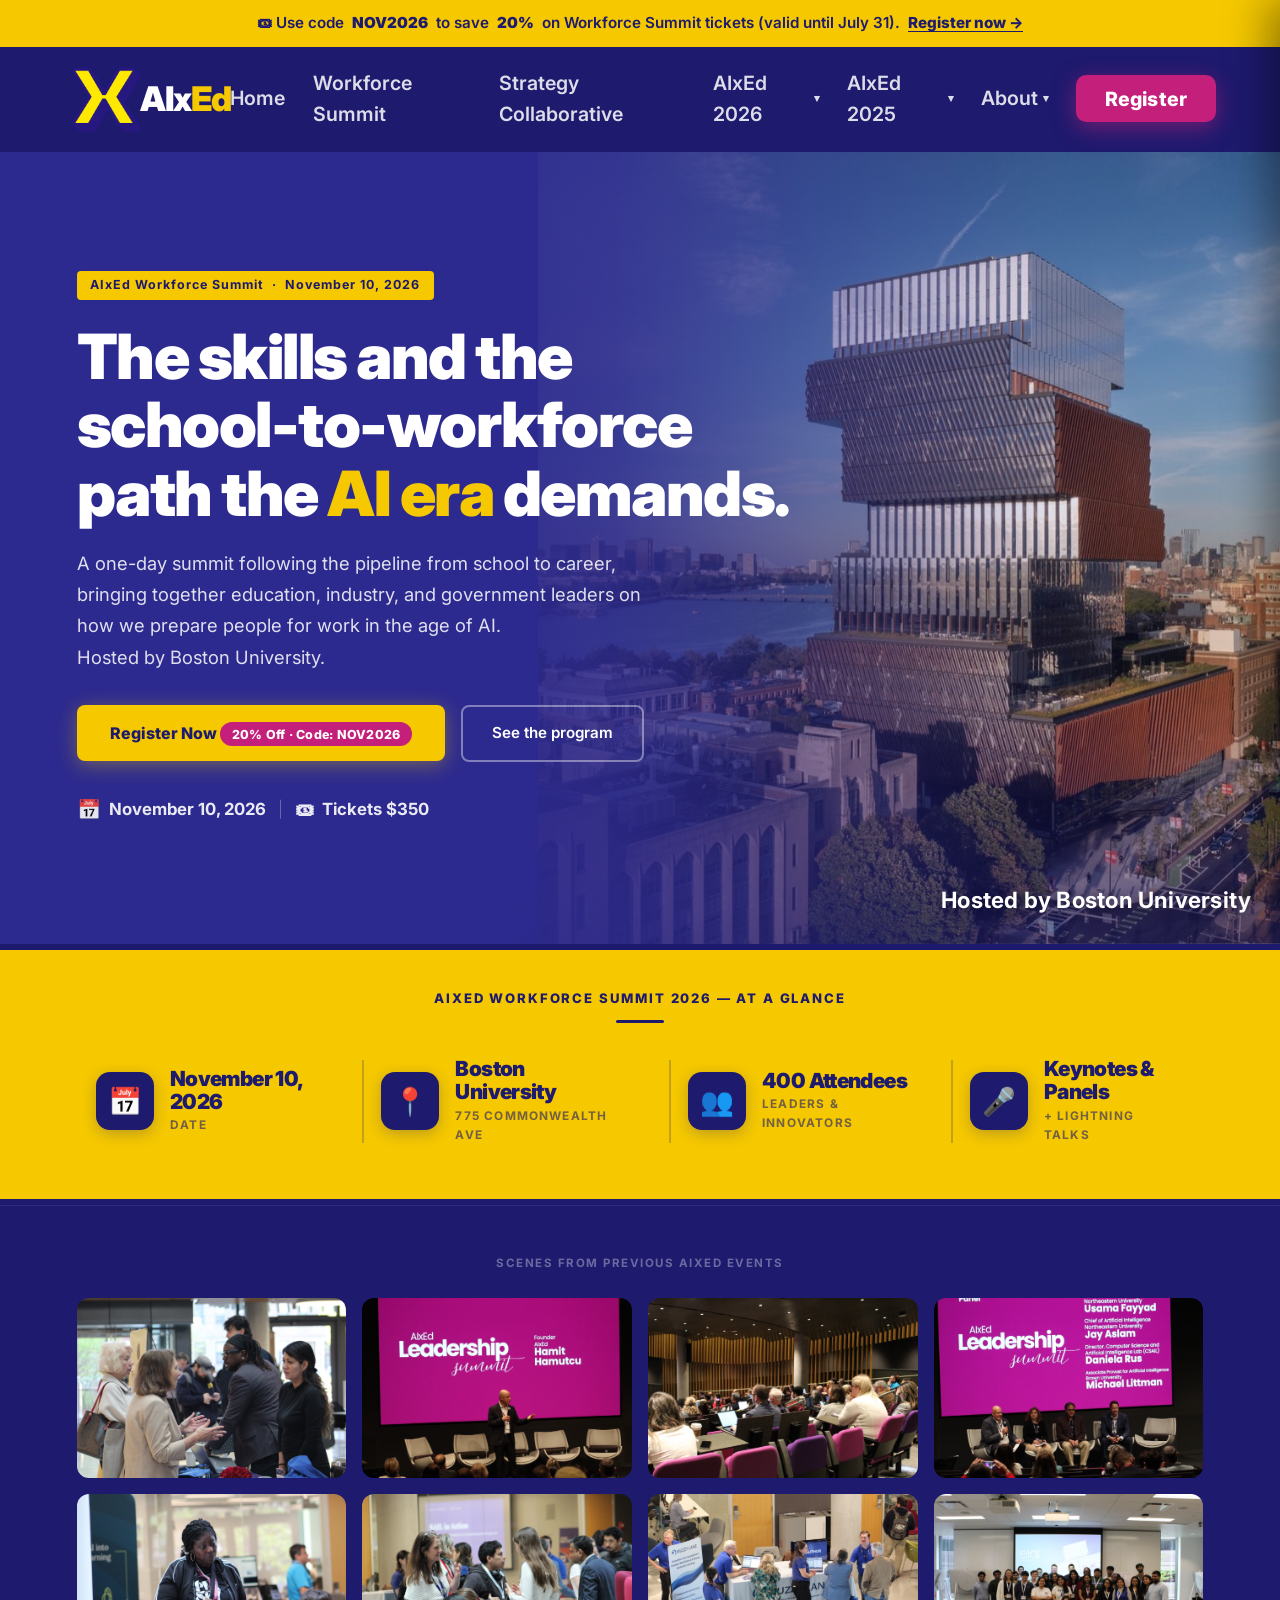
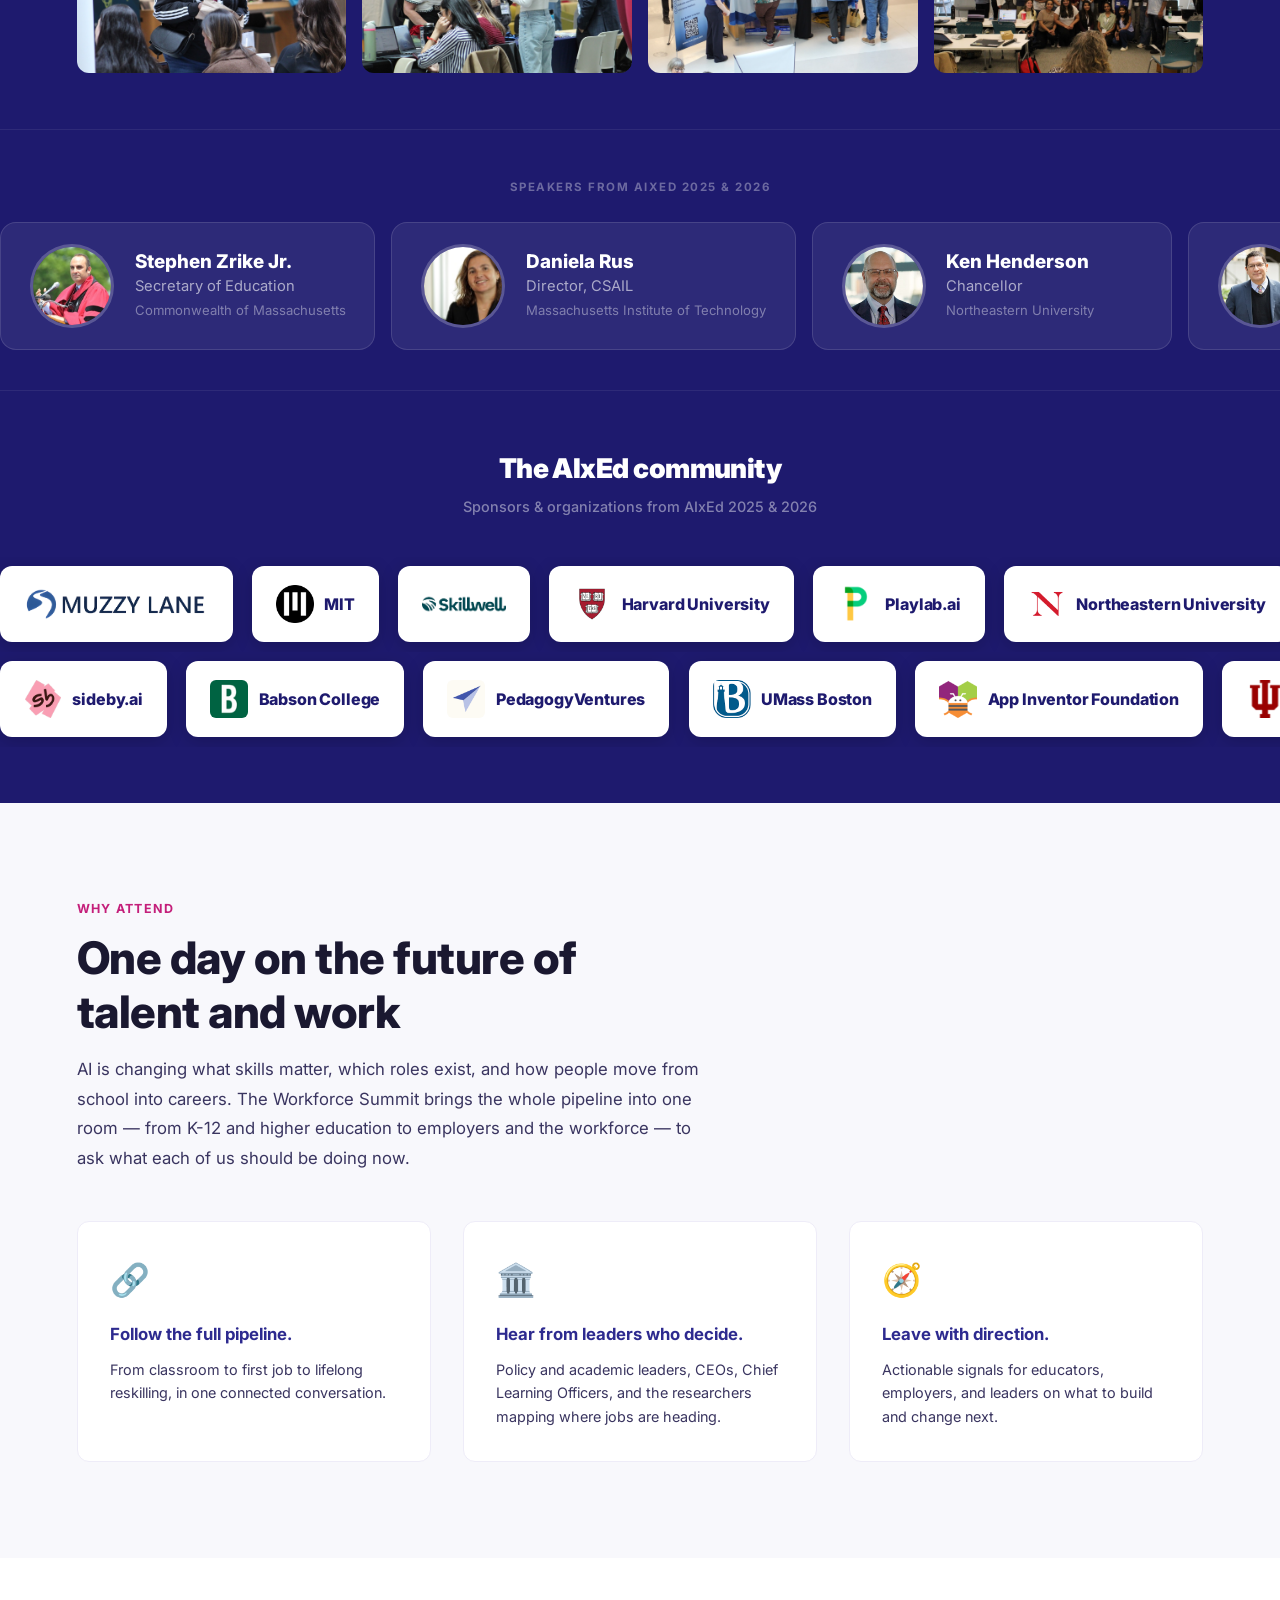
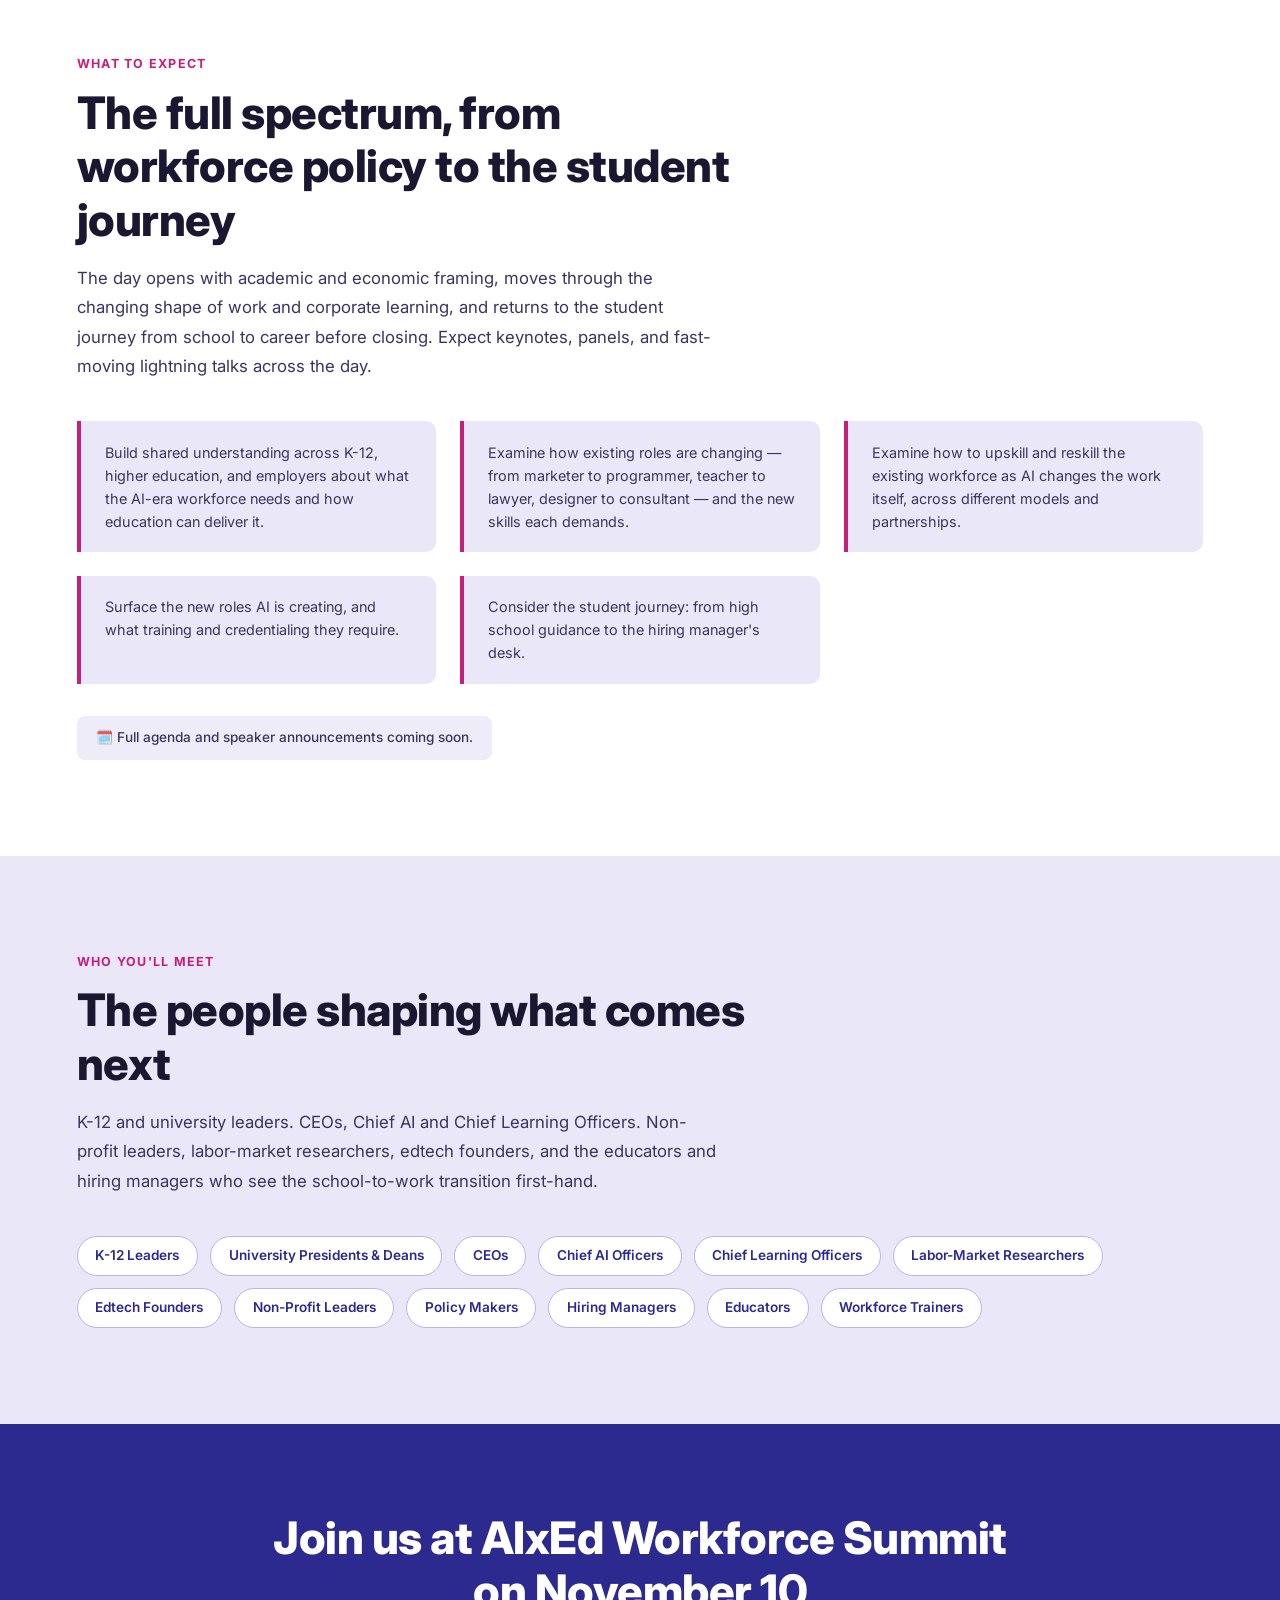
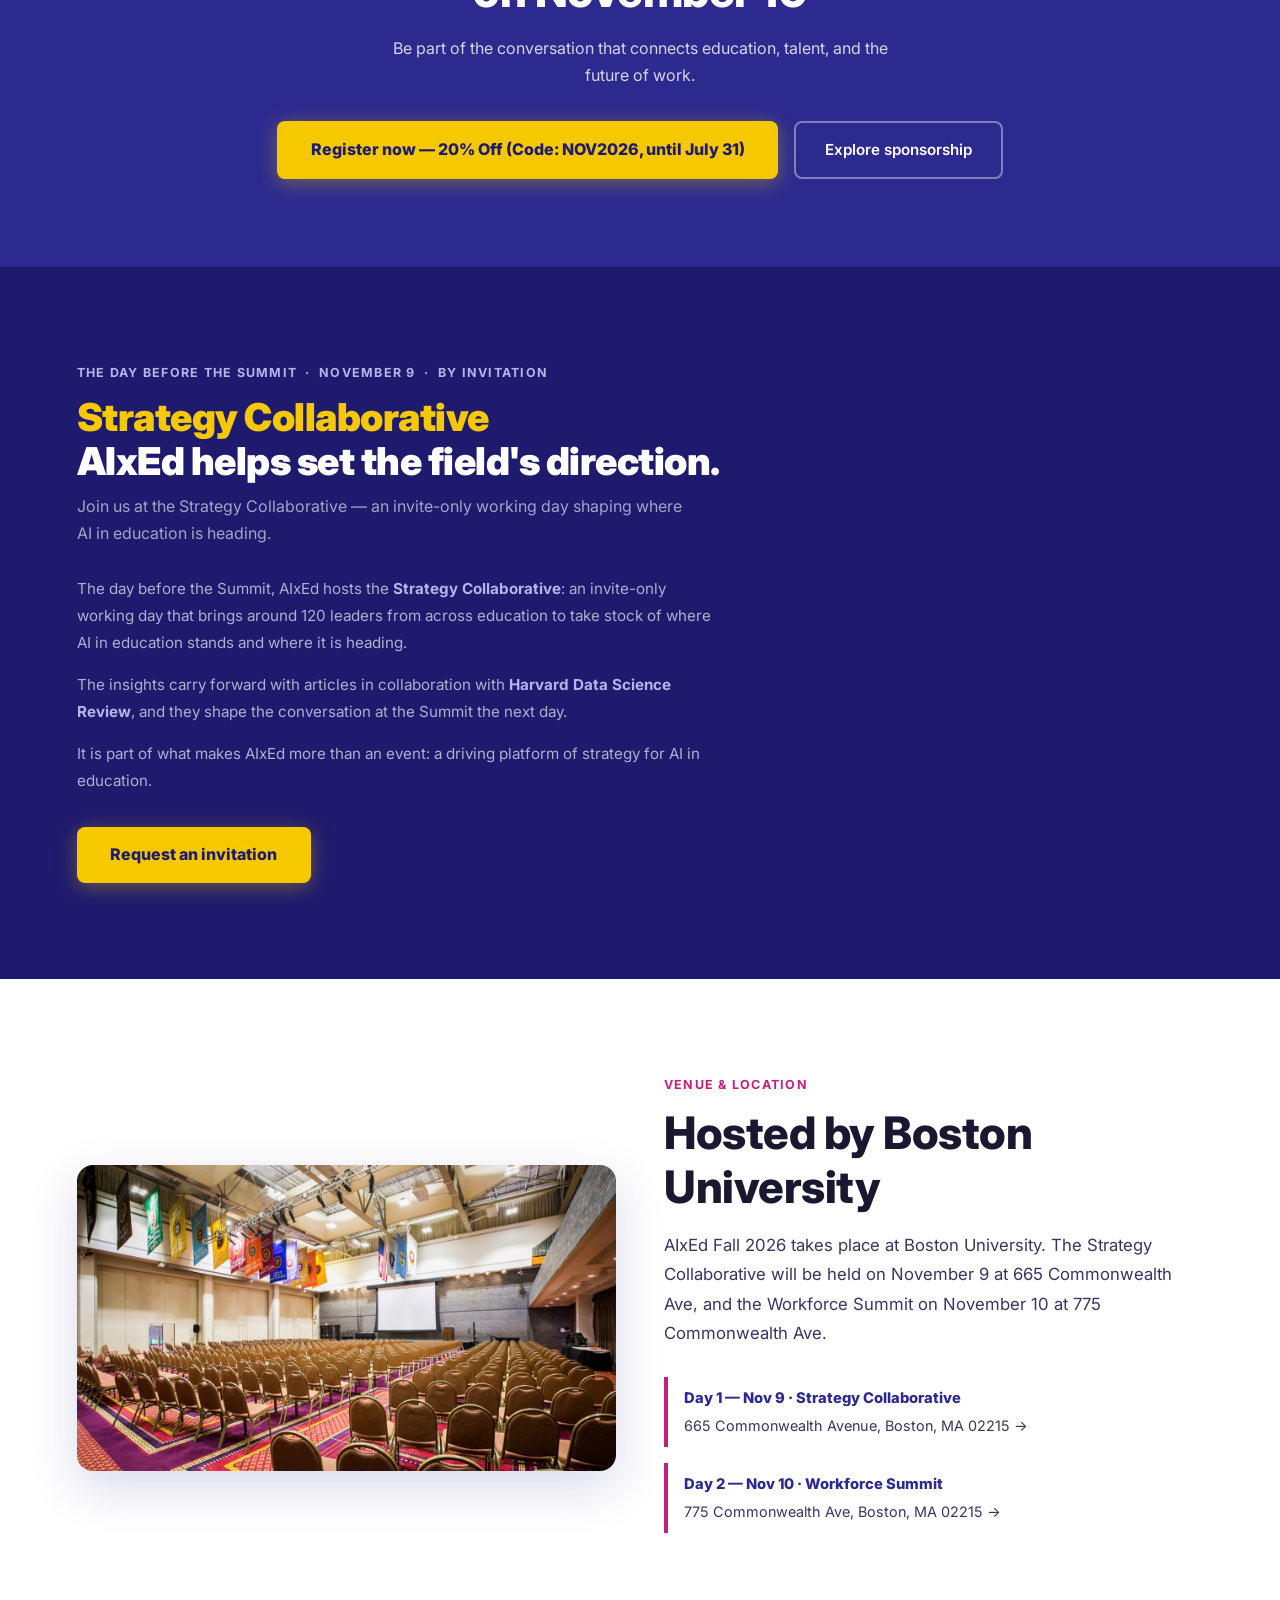
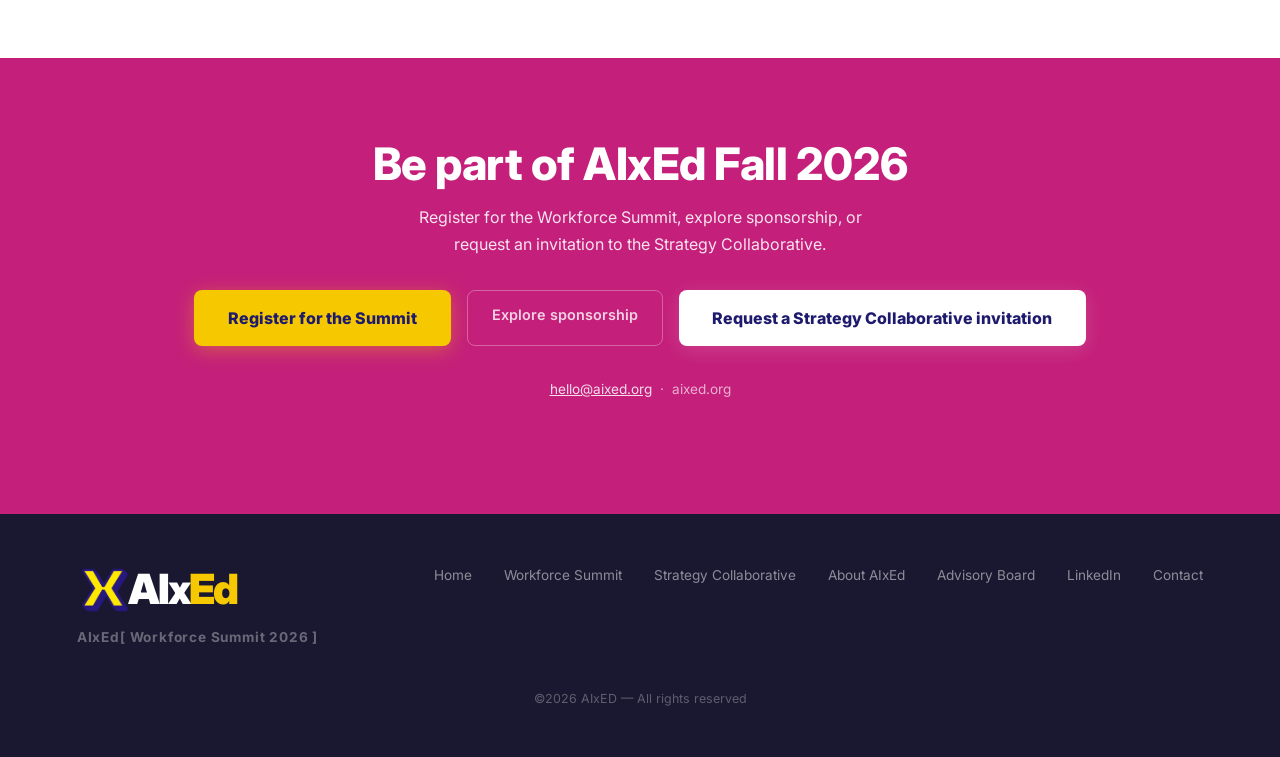
==== index.html @ 6ab69bb6 "Merge latest main design updates into redesign Co-Authored-By: Claude Fable 5 <noreply@anthropic.com" ====
<!DOCTYPE html>
<html lang="en">
<head>
  <meta charset="UTF-8" />
  <meta name="viewport" content="width=device-width, initial-scale=1.0" />
  <title>AIxEd Workforce Summit — Fall 2026</title>
  <link rel="icon" type="image/png" href="assets/logos/aixed-x.png" />
  <link rel="apple-touch-icon" href="assets/logos/aixed-x.png" />
  <meta name="theme-color" content="#1E1A6E" />
  <link rel="preconnect" href="https://fonts.googleapis.com" />
  <link rel="preconnect" href="https://fonts.gstatic.com" crossorigin />
  <link href="https://fonts.googleapis.com/css2?family=Inter:wght@400;500;600;700;800;900&display=swap" rel="stylesheet" />
  <link rel="stylesheet" href="assets/css/site.css" />
</head>
<body>

<!-- ── ANNOUNCEMENT BAR (early bird) ── -->
<a class="announce-bar" href="https://luma.com/9dv2pace" target="_blank" rel="noopener">
  🎟 Use code <strong>NOV2026</strong> to save <strong>20%</strong> on Workforce Summit tickets (valid until July 31). <span class="announce-cta">Register now →</span>
</a>

<!-- ── NAV ── -->
<nav>
  <a href="#" class="nav-logo"><img src="assets/logos/aixed-x.png" alt="AIxEd" />AIx<span class="x">Ed</span></a>
  <ul class="nav-links">
    <li><a href="#">Home</a></li>
    <li><a href="#summit">Workforce Summit</a></li>
    <li><a href="#strategy">Strategy Collaborative</a></li>
    <li class="nav-dropdown">
      <a href="#" class="nav-dropdown-toggle">AIxEd 2026 <span class="caret">▾</span></a>
      <ul class="nav-dropdown-menu">
        <li><a href="connect2026.html">AIxEd May 2026</a></li>
        <li><a href="connect.html">Connect Program</a></li>
        <li><a href="leadershipsummit2026.html">Leadership Summit</a></li>
        <li><a href="2026speakers.html">2026 Speakers</a></li>
      </ul>
    </li>
    <li class="nav-dropdown">
      <a href="#" class="nav-dropdown-toggle">AIxEd 2025 <span class="caret">▾</span></a>
      <ul class="nav-dropdown-menu">
        <li><a href="2025.html">AIxEd November 2025</a></li>
        <li><a href="2025speakers.html">2025 Speakers</a></li>
        <li><a href="2025gallery.html">Gallery</a></li>
      </ul>
    </li>
    <li class="nav-dropdown">
      <a href="about.html" class="nav-dropdown-toggle">About <span class="caret">▾</span></a>
      <ul class="nav-dropdown-menu">
        <li><a href="connect2026.html">May 2026</a></li>
    <li><a href="2025.html">November 2025</a></li>
    <li><a href="about.html">About AIxEd</a></li>
        <li><a href="founder.html">Founder</a></li>
        <li><a href="advisory-board.html">Advisory Board</a></li>
      </ul>
    </li>
    <li><a href="https://luma.com/9dv2pace" target="_blank" rel="noopener" class="nav-cta">Register</a></li>
  </ul>
  <button class="nav-hamburger" id="navHamburger" aria-label="Open menu" onclick="toggleMenu()">
    <span></span><span></span><span></span>
  </button>
</nav>

<!-- ── MOBILE MENU ── -->
<div class="mobile-menu" id="mobileMenu">
  <a href="#" onclick="closeMenu()">Home</a>
  <a href="#summit" onclick="closeMenu()">Workforce Summit</a>
  <a href="#strategy" onclick="closeMenu()">Strategy Collaborative</a>
  <p class="mobile-menu-group">AIxEd 2026</p>
  <a href="connect2026.html" class="mobile-menu-sub" onclick="closeMenu()">AIxEd May 2026</a>
  <a href="connect.html" class="mobile-menu-sub" onclick="closeMenu()">Connect Program</a>
  <a href="leadershipsummit2026.html" class="mobile-menu-sub" onclick="closeMenu()">Leadership Summit</a>
  <a href="2026speakers.html" class="mobile-menu-sub" onclick="closeMenu()">2026 Speakers</a>
  <p class="mobile-menu-group">AIxEd 2025</p>
  <a href="2025.html" class="mobile-menu-sub" onclick="closeMenu()">AIxEd November 2025</a>
  <a href="2025speakers.html" class="mobile-menu-sub" onclick="closeMenu()">2025 Speakers</a>
  <a href="2025gallery.html" class="mobile-menu-sub" onclick="closeMenu()">Gallery</a>
  <p class="mobile-menu-group">About</p>
  <a href="about.html" class="mobile-menu-sub" onclick="closeMenu()">About AIxEd</a>
  <a href="founder.html" class="mobile-menu-sub" onclick="closeMenu()">Founder</a>
  <a href="advisory-board.html" class="mobile-menu-sub" onclick="closeMenu()">Advisory Board</a>
  <a href="https://luma.com/9dv2pace" class="mobile-menu-cta" target="_blank" rel="noopener" onclick="closeMenu()">Register</a>
</div>
<div class="menu-backdrop" id="menuBackdrop" onclick="closeMenu()"></div>

<!-- ── 1. HERO ── -->
<section class="hero" id="summit">
  <img class="hero-photo" src="assets/photos/venue/bu-cds.jpg" alt="Boston University Center for Computing &amp; Data Sciences" />
  <div class="hero-overlay"></div>
  <span class="hero-photo-credit">Hosted by Boston University</span>
  <div class="hero-content">
    <span class="eyebrow">AIxEd Workforce Summit &nbsp;·&nbsp; November 10, 2026</span>
    <h1>The skills and the school-to-workforce<br/>path the <em>AI era</em> demands.</h1>
    <p class="hero-subhead">
      A one-day summit following the pipeline from school to career, bringing together education, industry, and government leaders on how we prepare people for work in the age of AI.<br/>Hosted by Boston University.
    </p>
    <div class="hero-buttons">
      <a href="https://luma.com/9dv2pace" target="_blank" rel="noopener" class="btn-primary btn-earlybird">
        Register Now <span class="eb-tag">20% Off · Code: NOV2026</span>
      </a>
      <a href="#program" class="btn-secondary">See the program</a>
    </div>
    <div class="hero-keyinfo">
      <div class="hero-keyinfo-item"><span class="ki-icon">📅</span> November 10, 2026</div>
      <div class="hero-keyinfo-item"><span class="ki-icon">🎟</span> Tickets $350</div>
    </div>
  </div>
</section>

<!-- ── KEY FACTS STRIP — this year's event ── -->
<div class="facts-strip">
  <div class="facts-banner-label">AIxEd Workforce Summit 2026 — at a glance</div>
  <div class="facts-inner">
    <div class="fact-item">
      <span class="fi">📅</span>
      <span class="fact-text">
        <span class="fact-value">November 10, 2026</span>
        <span class="fact-label">Date</span>
      </span>
    </div>
    <div class="fact-item">
      <span class="fi">📍</span>
      <span class="fact-text">
        <span class="fact-value">Boston University</span>
        <span class="fact-label">775 Commonwealth Ave</span>
      </span>
    </div>
    <div class="fact-item">
      <span class="fi">👥</span>
      <span class="fact-text">
        <span class="fact-value">400 Attendees</span>
        <span class="fact-label">Leaders &amp; Innovators</span>
      </span>
    </div>
    <div class="fact-item">
      <span class="fi">🎤</span>
      <span class="fact-text">
        <span class="fact-value">Keynotes &amp; Panels</span>
        <span class="fact-label">+ Lightning Talks</span>
      </span>
    </div>
  </div>
</div>

<!-- ── PAST EVENT PHOTOS ── -->
<div class="gallery-section" id="eventGallery">
  <p class="section-tag">Scenes from previous AIxEd events</p>
  <div class="gallery-grid" id="galleryGrid"><!-- filled by JS --></div>
</div>

<!-- ── PAST SPEAKERS ── -->
<div class="past-speakers-section">
  <p class="section-tag">Speakers from AIxEd 2025 &amp; 2026</p>
  <div class="speakers-marquee-track">
    <div class="speakers-marquee-inner">

      <div class="speaker-card">
        <img class="speaker-photo" src="assets/speakers/sp-zrike.jpg" alt="Stephen Zrike Jr." />
        <div class="speaker-info">
          <strong>Stephen Zrike Jr.</strong>
          <span class="sp-title">Secretary of Education</span>
          <span class="sp-org">Commonwealth of Massachusetts</span>
        </div>
      </div>

      <div class="speaker-card">
        <img class="speaker-photo" src="assets/speakers/sp-rus.jpg" alt="Daniela Rus" />
        <div class="speaker-info">
          <strong>Daniela Rus</strong>
          <span class="sp-title">Director, CSAIL</span>
          <span class="sp-org">Massachusetts Institute of Technology</span>
        </div>
      </div>

      <div class="speaker-card">
        <img class="speaker-photo" src="assets/speakers/sp-henderson.jpg" alt="Ken Henderson" />
        <div class="speaker-info">
          <strong>Ken Henderson</strong>
          <span class="sp-title">Chancellor</span>
          <span class="sp-org">Northeastern University</span>
        </div>
      </div>

      <div class="speaker-card">
        <img class="speaker-photo" src="assets/speakers/sp-ortega.jpg" alt="Noe Ortega" />
        <div class="speaker-info">
          <strong>Noe Ortega</strong>
          <span class="sp-title">Commissioner of Higher Education</span>
          <span class="sp-org">Commonwealth of Massachusetts</span>
        </div>
      </div>

      <div class="speaker-card">
        <img class="speaker-photo" src="assets/speakers/sp-littman.jpg" alt="Michael Littman" />
        <div class="speaker-info">
          <strong>Michael Littman</strong>
          <span class="sp-title">Assoc. Provost for AI</span>
          <span class="sp-org">Brown University</span>
        </div>
      </div>

      <div class="speaker-card">
        <img class="speaker-photo" src="assets/speakers/sp-moore.jpg" alt="Michael O. Moore" />
        <div class="speaker-info">
          <strong>Michael O. Moore</strong>
          <span class="sp-title">State Senator</span>
          <span class="sp-org">Massachusetts State Senate</span>
        </div>
      </div>

      <div class="speaker-card">
        <img class="speaker-photo" src="assets/speakers/sp-fayyad.jpg" alt="Usama Fayyad" />
        <div class="speaker-info">
          <strong>Usama Fayyad</strong>
          <span class="sp-title">Senior Vice Provost</span>
          <span class="sp-org">Northeastern University</span>
        </div>
      </div>

      <div class="speaker-card">
        <img class="speaker-photo" src="assets/speakers/sp-ola.jpg" alt="Ola Ozernov-Palchik" />
        <div class="speaker-info">
          <strong>Ola Ozernov-Palchik</strong>
          <span class="sp-title">Research Scientist</span>
          <span class="sp-org">MIT &amp; Boston University</span>
        </div>
      </div>

      <div class="speaker-card">
        <img class="speaker-photo" src="assets/speakers/sp-canca.jpg" alt="Cansu Canca" />
        <div class="speaker-info">
          <strong>Cansu Canca</strong>
          <span class="sp-title">Head of Responsible AI</span>
          <span class="sp-org">Northeastern University</span>
        </div>
      </div>

      <div class="speaker-card">
        <img class="speaker-photo" src="assets/speakers/sp-vazirani.jpg" alt="Gaurav Vazirani" />
        <div class="speaker-info">
          <strong>Gaurav Vazirani</strong>
          <span class="sp-title">Managing Director</span>
          <span class="sp-org">LabXchange, Harvard</span>
        </div>
      </div>

      <!-- duplicate for seamless loop -->
      <div class="speaker-card">
        <img class="speaker-photo" src="assets/speakers/sp-zrike.jpg" alt="Stephen Zrike Jr." />
        <div class="speaker-info">
          <strong>Stephen Zrike Jr.</strong>
          <span class="sp-title">Secretary of Education</span>
          <span class="sp-org">Commonwealth of Massachusetts</span>
        </div>
      </div>
      <div class="speaker-card">
        <img class="speaker-photo" src="assets/speakers/sp-rus.jpg" alt="Daniela Rus" />
        <div class="speaker-info">
          <strong>Daniela Rus</strong>
          <span class="sp-title">Director, CSAIL</span>
          <span class="sp-org">Massachusetts Institute of Technology</span>
        </div>
      </div>
      <div class="speaker-card">
        <img class="speaker-photo" src="assets/speakers/sp-henderson.jpg" alt="Ken Henderson" />
        <div class="speaker-info">
          <strong>Ken Henderson</strong>
          <span class="sp-title">Chancellor</span>
          <span class="sp-org">Northeastern University</span>
        </div>
      </div>
      <div class="speaker-card">
        <img class="speaker-photo" src="assets/speakers/sp-ortega.jpg" alt="Noe Ortega" />
        <div class="speaker-info">
          <strong>Noe Ortega</strong>
          <span class="sp-title">Commissioner of Higher Education</span>
          <span class="sp-org">Commonwealth of Massachusetts</span>
        </div>
      </div>
      <div class="speaker-card">
        <img class="speaker-photo" src="assets/speakers/sp-littman.jpg" alt="Michael Littman" />
        <div class="speaker-info">
          <strong>Michael Littman</strong>
          <span class="sp-title">Assoc. Provost for AI</span>
          <span class="sp-org">Brown University</span>
        </div>
      </div>
      <div class="speaker-card">
        <img class="speaker-photo" src="assets/speakers/sp-moore.jpg" alt="Michael O. Moore" />
        <div class="speaker-info">
          <strong>Michael O. Moore</strong>
          <span class="sp-title">State Senator</span>
          <span class="sp-org">Massachusetts State Senate</span>
        </div>
      </div>
      <div class="speaker-card">
        <img class="speaker-photo" src="assets/speakers/sp-fayyad.jpg" alt="Usama Fayyad" />
        <div class="speaker-info">
          <strong>Usama Fayyad</strong>
          <span class="sp-title">Senior Vice Provost</span>
          <span class="sp-org">Northeastern University</span>
        </div>
      </div>
      <div class="speaker-card">
        <img class="speaker-photo" src="assets/speakers/sp-ola.jpg" alt="Ola Ozernov-Palchik" />
        <div class="speaker-info">
          <strong>Ola Ozernov-Palchik</strong>
          <span class="sp-title">Research Scientist</span>
          <span class="sp-org">MIT &amp; Boston University</span>
        </div>
      </div>
      <div class="speaker-card">
        <img class="speaker-photo" src="assets/speakers/sp-canca.jpg" alt="Cansu Canca" />
        <div class="speaker-info">
          <strong>Cansu Canca</strong>
          <span class="sp-title">Head of Responsible AI</span>
          <span class="sp-org">Northeastern University</span>
        </div>
      </div>
      <div class="speaker-card">
        <img class="speaker-photo" src="assets/speakers/sp-vazirani.jpg" alt="Gaurav Vazirani" />
        <div class="speaker-info">
          <strong>Gaurav Vazirani</strong>
          <span class="sp-title">Managing Director</span>
          <span class="sp-org">LabXchange, Harvard</span>
        </div>
      </div>

    </div>
  </div>
</div>

<!-- ── COMBINED: SPONSORS + ORGANIZATIONS (track record from 2025–2026) ── -->
<div class="community-section">
  <p class="community-heading">The AIxEd community</p>
  <p class="community-sub">Sponsors &amp; organizations from AIxEd 2025 &amp; 2026</p>

  <div class="marquee-track">
    <div class="marquee-inner" id="row1"><!-- filled by JS --></div>
  </div>
  <div class="marquee-track">
    <div class="marquee-inner reverse" id="row2"><!-- filled by JS --></div>
  </div>
</div>

<!-- ── 3. WHY ATTEND ── -->
<section class="why-attend">
  <div class="section-eyebrow">Why attend</div>
  <h2 class="section-heading">One day on the future of<br/>talent and work</h2>
  <p class="section-lead">
    AI is changing what skills matter, which roles exist, and how people move from school into careers. The Workforce Summit brings the whole pipeline into one room — from K-12 and higher education to employers and the workforce — to ask what each of us should be doing now.
  </p>
  <div class="why-grid">
    <div class="why-card">
      <div class="why-icon">🔗</div>
      <h3>Follow the full pipeline.</h3>
      <p>From classroom to first job to lifelong reskilling, in one connected conversation.</p>
    </div>
    <div class="why-card">
      <div class="why-icon">🏛️</div>
      <h3>Hear from leaders who decide.</h3>
      <p>Policy and academic leaders, CEOs, Chief Learning Officers, and the researchers mapping where jobs are heading.</p>
    </div>
    <div class="why-card">
      <div class="why-icon">🧭</div>
      <h3>Leave with direction.</h3>
      <p>Actionable signals for educators, employers, and leaders on what to build and change next.</p>
    </div>
  </div>
</section>

<!-- ── 4. PROGRAM PREVIEW ── -->
<section class="program" id="program">
  <div class="section-eyebrow">What to expect</div>
  <h2 class="section-heading">The full spectrum, from workforce policy to the student journey</h2>
  <p class="section-lead">
    The day opens with academic and economic framing, moves through the changing shape of work and corporate learning, and returns to the student journey from school to career before closing. Expect keynotes, panels, and fast-moving lightning talks across the day.
  </p>
  <div class="agenda-grid">
    <div class="agenda-item"><p>Build shared understanding across K-12, higher education, and employers about what the AI-era workforce needs and how education can deliver it.</p></div>
    <div class="agenda-item"><p>Examine how existing roles are changing — from marketer to programmer, teacher to lawyer, designer to consultant — and the new skills each demands.</p></div>
    <div class="agenda-item"><p>Examine how to upskill and reskill the existing workforce as AI changes the work itself, across different models and partnerships.</p></div>
    <div class="agenda-item"><p>Surface the new roles AI is creating, and what training and credentialing they require.</p></div>
    <div class="agenda-item"><p>Consider the student journey: from high school guidance to the hiring manager's desk.</p></div>
  </div>
  <div class="agenda-note">🗓️ Full agenda and speaker announcements coming soon.</div>
</section>

<!-- ── 5. WHO YOU'LL MEET ── -->
<section class="who">
  <div class="section-eyebrow">Who you'll meet</div>
  <h2 class="section-heading">The people shaping what comes next</h2>
  <p class="section-lead">
    K-12 and university leaders. CEOs, Chief AI and Chief Learning Officers. Non-profit leaders, labor-market researchers, edtech founders, and the educators and hiring managers who see the school-to-work transition first-hand.
  </p>
  <div class="roles-grid">
    <span class="role-pill">K-12 Leaders</span>
    <span class="role-pill">University Presidents &amp; Deans</span>
    <span class="role-pill">CEOs</span>
    <span class="role-pill">Chief AI Officers</span>
    <span class="role-pill">Chief Learning Officers</span>
    <span class="role-pill">Labor-Market Researchers</span>
    <span class="role-pill">Edtech Founders</span>
    <span class="role-pill">Non-Profit Leaders</span>
    <span class="role-pill">Policy Makers</span>
    <span class="role-pill">Hiring Managers</span>
    <span class="role-pill">Educators</span>
    <span class="role-pill">Workforce Trainers</span>
  </div>
</section>

<!-- ── 6. MID CTA ── -->
<div class="cta-band" id="register">
  <h2 class="section-heading center">Join us at AIxEd Workforce Summit<br/>on November 10</h2>
  <p>Be part of the conversation that connects education, talent, and the future of work.</p>
  <div class="cta-buttons">
    <a href="https://luma.com/9dv2pace" target="_blank" rel="noopener" class="btn-primary">Register now — 20% Off (Code: NOV2026, until July 31)</a>
    <a href="mailto:hello@aixed.org?subject=AIxEd%20Fall%202026%20Sponsorship" class="btn-secondary">Explore sponsorship</a>
  </div>
</div>

<!-- ── 7. STRATEGY COLLABORATIVE ── -->
<section class="strategy" id="strategy">
  <div class="strategy-eyebrow">The day before the Summit &nbsp;·&nbsp; November 9 &nbsp;·&nbsp; By invitation</div>
  <h2 class="strategy-title">
    <span class="sc-name">Strategy Collaborative</span>
    AIxEd helps set the field's direction.
  </h2>
  <p class="strategy-subtitle">
    Join us at the Strategy Collaborative — an invite-only working day shaping where AI in education is heading.
  </p>
  <p class="strategy-detail">
    The day before the Summit, AIxEd hosts the <strong>Strategy Collaborative</strong>: an invite-only working day that brings around 120 leaders from across education to take stock of where AI in education stands and where it is heading.
  </p>
  <p class="strategy-detail">
    The insights carry forward with articles in collaboration with <strong>Harvard Data Science Review</strong>, and they shape the conversation at the Summit the next day.
  </p>
  <p class="strategy-detail" style="margin-bottom: 2rem;">
    It is part of what makes AIxEd more than an event: a driving platform of strategy for AI in education.
  </p>
  <a href="https://luma.com/08e2wl19" target="_blank" rel="noopener" class="btn-primary">Request an invitation</a>
</section>

<!-- ── VENUE & LOCATION ── -->
<section class="venue-section" id="venue">
  <div class="venue-grid">
    <div class="venue-photo-wrap">
      <img src="assets/photos/venue/gsu-2.jpg" alt="Boston University event venue" class="venue-photo" id="venuePhoto" />
    </div>
    <div class="venue-info">
      <div class="section-eyebrow">Venue &amp; location</div>
      <h2 class="section-heading">Hosted by Boston University</h2>
      <p class="section-lead">
        AIxEd Fall 2026 takes place at Boston University. The Strategy Collaborative will be held on November 9 at 665 Commonwealth Ave, and the Workforce Summit on November 10 at 775 Commonwealth Ave.
      </p>
      <div class="venue-days">
        <a class="venue-day" href="https://maps.google.com/?q=665+Commonwealth+Avenue,+Boston,+MA+02215" target="_blank" rel="noopener">
          <span class="vd-label">Day 1 — Nov 9 · Strategy Collaborative</span>
          <span class="vd-addr">665 Commonwealth Avenue, Boston, MA 02215 →</span>
        </a>
        <a class="venue-day" href="https://maps.google.com/?q=775+Commonwealth+Ave,+Boston,+MA+02215" target="_blank" rel="noopener">
          <span class="vd-label">Day 2 — Nov 10 · Workforce Summit</span>
          <span class="vd-addr">775 Commonwealth Ave, Boston, MA 02215 →</span>
        </a>
      </div>
    </div>
  </div>
</section>

<!-- About & Founder sections moved to dedicated pages (about.html / founder.html) -->

<!-- ── 8. CLOSING CTA ── -->
<section class="closing">
  <h2 class="section-heading">Be part of AIxEd Fall 2026</h2>
  <p>Register for the Workforce Summit, explore sponsorship, or request an invitation to the Strategy Collaborative.</p>
  <div class="cta-buttons">
    <a href="https://luma.com/9dv2pace" target="_blank" rel="noopener" class="btn-primary" style="background:var(--yellow);color:var(--indigo-deep);">Register for the Summit</a>
    <a href="mailto:hello@aixed.org?subject=AIxEd%20Fall%202026%20Sponsorship" class="btn-ghost-white">Explore sponsorship</a>
    <a href="https://luma.com/08e2wl19" target="_blank" rel="noopener" class="btn-solid-white">Request a Strategy Collaborative invitation</a>
  </div>
  <p style="margin-top:2rem; font-size:0.85rem; color:rgba(255,255,255,0.65);">
    <a href="mailto:hello@aixed.org" style="color:rgba(255,255,255,0.85);">hello@aixed.org</a> &nbsp;·&nbsp; aixed.org
  </p>
</section>

<!-- ── FOOTER ── -->
<footer>
  <div class="footer-brand-block">
    <div class="footer-logo-main"><img src="assets/logos/aixed-x.png" alt="AIxEd" />AIx<span class="x">Ed</span></div>
    <div class="footer-logo-bracket">AIxEd[ Workforce Summit 2026 ]</div>
  </div>
  <ul class="footer-links">
    <li><a href="#">Home</a></li>
    <li><a href="#summit">Workforce Summit</a></li>
    <li><a href="#strategy">Strategy Collaborative</a></li>
    <li><a href="about.html">About AIxEd</a></li>
    <li><a href="advisory-board.html">Advisory Board</a></li>
    <li><a href="https://www.linkedin.com/company/aixed" target="_blank" rel="noopener">LinkedIn</a></li>
    <li><a href="mailto:hello@aixed.org">Contact</a></li>
  </ul>
  <p class="footer-copy">©2026 AIxED — All rights reserved</p>
</footer>

<script src="assets/js/site.js"></script>
<script>
  /* Past-event gallery — static 4×2 of the 8 photos in assets/photos/events-web/ (excluding event-8) */
  (function buildGallery() {
    const grid = document.getElementById('galleryGrid');
    if (!grid) return;
    let html = '';
    const images = [1, 2, 3, 4, 5, 6, 7, 9];
    images.forEach(i => {
      html += `<div class="gallery-item"><img loading="lazy" alt="AIxEd event" src="assets/photos/events-web/event-${i}.jpg" /></div>`;
    });
    grid.innerHTML = html;
  })();

  /* Rotating venue photo — cycles through the available venue shots */
  (function rotatingVenue() {
    const el = document.getElementById('venuePhoto');
    if (!el) return;
    const imgs = [
      'assets/photos/venue/gsu-2.jpg',
      'assets/photos/venue/gsu-1.jpg',
      'assets/photos/venue/gsu-3.jpg',
    ];
    let i = 0;
    setInterval(() => {
      i = (i + 1) % imgs.length;
      const pre = new Image();
      pre.onload = () => {
        el.style.opacity = '0';
        setTimeout(() => { el.src = imgs[i]; el.style.opacity = '1'; }, 300);
      };
      pre.src = imgs[i];
    }, 3500);
  })();

  /* Unified chip: wordmark logo, or icon + name lockup */
  function chip(item) {
    let inner;
    if (item.logo) {
      inner = `<img class="chip-logo" src="${item.logo}" alt="${item.name}" />`;
    } else {
      inner = `<img class="chip-icon" src="${item.icon}" alt="" onerror="this.style.display='none'" />
               <span class="chip-name">${item.name}</span>`;
    }
    return `<div class="logo-chip">${inner}</div>`;
  }

  /* Build one pool — companies and institutions intermixed, all same category */
  const ALL = [
    { name: 'Muzzy Lane',       logo: 'assets/logos/muzzylane.png' },
    { name: 'MIT',              icon: 'assets/logos/org-mit.png' },
    { name: 'Skillwell',        logo: 'assets/logos/skillwell.png' },
    { name: 'Harvard University',          icon: 'assets/logos/org-harvard.png' },
    { name: 'Playlab.ai',       icon: 'assets/logos/sp-playlab.png' },
    { name: 'Northeastern University',     icon: 'assets/logos/org-northeastern.png' },
    { name: 'NotebookLM',   logo: 'assets/logos/videonotebook.png' },
    { name: 'Boston University', icon: 'assets/logos/org-bu.png' },
    { name: 'LabXchange',       icon: 'assets/logos/sp-labxchange.png' },
    { name: 'Cornell University',          icon: 'assets/logos/org-cornell.png' },
    { name: 'Doowii',           logo: 'assets/logos/doowii.png' },
    { name: 'Brown University',            icon: 'assets/logos/org-brown.png' },
    { name: 'HelioCampus',      icon: 'assets/logos/sp-heliocampus.png' },
    { name: 'Boston College',   icon: 'assets/logos/org-bc.png' },
    { name: 'sideby.ai',        icon: 'assets/logos/sp-sideby.png' },
    { name: 'Babson College',           icon: 'assets/logos/org-babson.png' },
    { name: 'PedagogyVentures', icon: 'assets/logos/sp-pedagogyventures.png' },
    { name: 'UMass Boston',     icon: 'assets/logos/org-umb.png' },
    { name: 'App Inventor Foundation',     icon: 'assets/logos/sp-appinventor.png' },
    { name: 'Indiana University', icon: 'assets/logos/org-iu.png' },
    { name: 'Suffolk University',          icon: 'assets/logos/org-suffolk.png' },
    { name: 'Commonwealth of Massachusetts', icon: 'assets/logos/org-massgov.png' },
    { name: 'Bridgewater State University', icon: 'assets/logos/org-bridgew.png' },
    { name: 'New York University',              icon: 'assets/logos/org-nyu.png' },
    { name: 'Bunker Hill Community College',   icon: 'assets/logos/org-bhcc.png' },
    { name: 'Huron Consulting', icon: 'assets/logos/org-huron.png' },
    { name: 'Endicott College',         icon: 'assets/logos/org-endicott.png' },
  ];

  /* Split into two rows; duplicate each row for a seamless loop */
  const mid = Math.ceil(ALL.length / 2);
  const rowA = ALL.slice(0, mid);
  const rowB = ALL.slice(mid);
  document.getElementById('row1').innerHTML = [...rowA, ...rowA].map(chip).join('');
  document.getElementById('row2').innerHTML = [...rowB, ...rowB].map(chip).join('');
</script>
</body>
</html>
---- assets/css/site.css ----
*, *::before, *::after { box-sizing: border-box; margin: 0; padding: 0; }

    :root {
      --indigo:      #2D2A8F;
      --indigo-deep: #1E1A6E;
      --magenta:     #C41F7A;
      --yellow:      #F5C800;
      --lavender:    #EAE8F8;
      --lavender-dark: #B8B3E8;
      --white:       #FFFFFF;
      --gray-50:     #F8F8FC;
      --gray-100:    #EEECF8;
      --gray-700:    #3A3560;
      --gray-900:    #1A1830;
    }

    html { scroll-behavior: smooth; }
    body { font-family: 'Inter', sans-serif; color: var(--gray-900); background: var(--white); line-height: 1.6; }

    /* ── NAV ── */
    nav {
      position: sticky; top: 0; z-index: 200;
      background: var(--indigo-deep);
      display: flex; align-items: center; justify-content: space-between;
      padding: 0 5%; height: 105px;
    }
    .nav-logo {
      display: inline-flex; align-items: center; gap: 0;
      color: var(--white); font-weight: 900; font-size: 2.125rem;
      letter-spacing: -0.04em; text-decoration: none;
      line-height: 1; white-space: nowrap; user-select: none;
    }
    .nav-logo img { height: 85px; width: auto; display: block; margin-right: -0.55rem; }
    .nav-logo .x { color: var(--yellow); }

    .nav-links { display: flex; gap: 1.7rem; list-style: none; align-items: center; }
    .nav-links > li { position: relative; }
    .nav-links a {
      color: rgba(255,255,255,0.85); text-decoration: none;
      font-size: 1.23rem; font-weight: 600; transition: color 0.2s;
    }
    .nav-links a:hover { color: var(--yellow); }
    .nav-cta {
      background: var(--magenta); color: var(--white) !important;
      padding: 0.72rem 1.8rem; border-radius: 10px;
      font-size: 1.23rem; font-weight: 800 !important; letter-spacing: 0.01em;
      box-shadow: 0 6px 22px rgba(196,31,122,0.5);
      transition: transform 0.15s ease, box-shadow 0.15s ease, background 0.15s ease !important;
    }
    .nav-cta:hover {
      transform: translateY(-2px); background: #d62a88;
      box-shadow: 0 10px 30px rgba(196,31,122,0.6);
    }
    .nav-cta .cta-badge {
      background: var(--yellow); color: var(--indigo-deep);
      font-size: 0.72rem; font-weight: 900; letter-spacing: 0.03em;
      padding: 0.18rem 0.5rem; border-radius: 999px; margin-left: 0.55rem;
      vertical-align: middle;
    }
    .nav-cta.pulse { animation: cta-pulse 2.4s ease-in-out infinite; }
    @keyframes cta-pulse {
      0%, 100% { box-shadow: 0 6px 22px rgba(196,31,122,0.5); }
      50%      { box-shadow: 0 6px 28px rgba(196,31,122,0.85), 0 0 0 6px rgba(196,31,122,0.12); }
    }
    @media (prefers-reduced-motion: reduce) { .nav-cta.pulse { animation: none; } }

    /* ── ANNOUNCEMENT BAR ── */
    .announce-bar {
      display: flex; align-items: center; justify-content: center; gap: 0.5rem;
      flex-wrap: wrap;
      background: var(--yellow); color: var(--indigo-deep);
      text-decoration: none; font-size: 0.95rem; font-weight: 600;
      padding: 0.7rem 5%; text-align: center;
      transition: background 0.2s;
    }
    .announce-bar:hover { background: #ffd61f; }
    .announce-bar strong { font-weight: 900; }
    .announce-bar .announce-cta {
      font-weight: 800; text-decoration: underline; text-underline-offset: 3px;
    }

    /* ── HAMBURGER + MOBILE MENU ── */
    .nav-hamburger {
      display: none; flex-direction: column; justify-content: center; gap: 5px;
      width: 44px; height: 44px; background: none; border: none; cursor: pointer; padding: 8px;
      z-index: 320;
    }
    .nav-hamburger span {
      display: block; height: 3px; width: 100%; background: var(--white);
      border-radius: 2px; transition: transform 0.25s, opacity 0.25s;
    }
    .nav-hamburger.open span:nth-child(1) { transform: translateY(8px) rotate(45deg); }
    .nav-hamburger.open span:nth-child(2) { opacity: 0; }
    .nav-hamburger.open span:nth-child(3) { transform: translateY(-8px) rotate(-45deg); }

    .mobile-menu {
      position: fixed; top: 0; right: 0; bottom: 0; width: min(82vw, 340px);
      background: var(--indigo-deep); z-index: 310;
      padding: 96px 1.4rem 2rem; overflow-y: auto;
      transform: translateX(100%); transition: transform 0.3s ease;
      box-shadow: -12px 0 40px rgba(0,0,0,0.4);
    }
    .mobile-menu.open { transform: translateX(0); }
    .mobile-menu a {
      display: block; color: rgba(255,255,255,0.88); text-decoration: none;
      font-size: 1.05rem; font-weight: 600; padding: 0.85rem 0.6rem;
      border-bottom: 1px solid rgba(255,255,255,0.08);
    }
    .mobile-menu a:hover { color: var(--yellow); }
    .mobile-menu-group {
      color: rgba(255,255,255,0.4); font-size: 0.72rem; font-weight: 700;
      letter-spacing: 0.12em; text-transform: uppercase;
      padding: 1.2rem 0.6rem 0.3rem; margin: 0;
    }
    .mobile-menu a.mobile-menu-sub { padding-left: 1.4rem; font-size: 0.98rem; font-weight: 500; color: rgba(255,255,255,0.7); }
    .mobile-menu a.mobile-menu-cta {
      background: var(--magenta); color: var(--white); text-align: center;
      border-radius: 8px; margin-top: 1.4rem; border: none; font-weight: 800;
    }
    .menu-backdrop {
      display: none; position: fixed; inset: 0; z-index: 305;
      background: rgba(10,8,40,0.5); opacity: 0; transition: opacity 0.3s;
    }
    .menu-backdrop.open { display: block; opacity: 1; }

    /* ── NAV DROPDOWN ── */
    .nav-dropdown-toggle { display: inline-flex; align-items: center; gap: 0.3rem; }
    .nav-dropdown-toggle .caret { font-size: 0.7rem; transition: transform 0.2s; }
    .nav-dropdown:hover .caret { transform: rotate(180deg); }
    .nav-dropdown-menu {
      position: absolute; top: 100%; left: 50%; transform: translateX(-50%) translateY(8px);
      background: var(--white); border-radius: 10px; list-style: none;
      padding: 0.5rem; min-width: 220px;
      box-shadow: 0 16px 40px rgba(10,8,40,0.28);
      opacity: 0; visibility: hidden; transition: opacity 0.2s, transform 0.2s;
      z-index: 300;
    }
    .nav-dropdown:hover .nav-dropdown-menu {
      opacity: 1; visibility: visible; transform: translateX(-50%) translateY(2px);
    }
    .nav-dropdown-menu::before {
      content: ''; position: absolute; top: -14px; left: 0; right: 0; height: 14px;
    }
    .nav-dropdown-menu li { width: 100%; }
    .nav-dropdown-menu a {
      display: block; padding: 0.6rem 0.9rem; border-radius: 7px;
      color: var(--gray-900) !important; font-size: 0.85rem; font-weight: 600;
      transition: background 0.15s, color 0.15s;
    }
    .nav-dropdown-menu a:hover { background: var(--lavender); color: var(--indigo) !important; }

    /* ── HERO ── */
    .hero {
      position: relative; min-height: 88vh;
      display: flex; align-items: center;
      background: var(--indigo); overflow: hidden; padding: 80px 6%;
    }
    .hero-photo {
      position: absolute; right: 0; top: 0; height: 100%; width: 58%;
      object-fit: cover; object-position: center; user-select: none; pointer-events: none;
    }
    .hero-overlay {
      position: absolute; inset: 0; pointer-events: none;
      background:
        linear-gradient(90deg,
          var(--indigo) 0%, var(--indigo) 34%,
          rgba(45,42,143,0.85) 48%, rgba(45,42,143,0.45) 64%,
          rgba(45,42,143,0.15) 82%, rgba(45,42,143,0.05) 100%),
        linear-gradient(0deg, rgba(30,26,110,0.45) 0%, transparent 35%);
    }
    .hero-content { position: relative; max-width: 720px; }
    .hero-photo-credit {
      position: absolute; right: 1.8rem; bottom: 1.6rem; z-index: 2;
      color: var(--white); font-size: 1.4rem; font-weight: 700;
      letter-spacing: 0.01em; text-shadow: 0 2px 12px rgba(10,8,40,0.7);
    }

    .eyebrow {
      display: inline-block;
      background: var(--yellow); color: var(--indigo-deep);
      font-weight: 700; font-size: 0.78rem; letter-spacing: 0.08em;
      text-transform: none; padding: 0.3rem 0.85rem;
      border-radius: 4px; margin-bottom: 1.4rem;
    }
    .hero h1 {
      font-size: clamp(2.4rem, 5vw, 3.9rem); font-weight: 900;
      color: var(--white); line-height: 1.1; margin-bottom: 1.2rem;
      letter-spacing: -1.5px;
    }
    .hero h1 em { font-style: normal; color: var(--yellow); }
    .hero-subhead {
      font-size: 1.15rem; color: rgba(255,255,255,0.85);
      max-width: 600px; margin-bottom: 2rem; line-height: 1.7;
    }
    .hero-buttons { display: flex; flex-wrap: wrap; gap: 1rem; align-items: center; margin-bottom: 2rem; }

    /* Early-bird primary CTA */
    .btn-earlybird {
      display: inline-flex; align-items: center; gap: 0.7rem;
      font-size: 1.1rem; padding: 1rem 1.6rem;
    }
    .btn-earlybird .eb-tag {
      background: var(--magenta); color: var(--white);
      font-size: 0.78rem; font-weight: 800; letter-spacing: 0.02em;
      padding: 0.3rem 0.7rem; border-radius: 999px; white-space: nowrap;
    }

    /* Key info line — plain metadata, NOT buttons */
    .hero-keyinfo {
      display: flex; flex-wrap: wrap; align-items: center;
      gap: 0.5rem 1.8rem; margin-top: 0.4rem;
    }
    .hero-keyinfo-item {
      display: inline-flex; align-items: center; gap: 0.5rem;
      white-space: nowrap; font-size: 1.05rem; font-weight: 700;
      color: rgba(255,255,255,0.9); position: relative;
    }
    .hero-keyinfo-item + .hero-keyinfo-item::before {
      content: ''; position: absolute; left: -0.9rem; top: 50%;
      transform: translateY(-50%); height: 1.1em; width: 1px;
      background: rgba(255,255,255,0.28);
    }
    .hero-keyinfo-item .ki-icon { font-size: 1.2rem; }

    /* ── BUTTONS ── */
    .btn-primary {
      display: inline-block; background: var(--yellow); color: var(--indigo-deep);
      font-weight: 800; font-size: 1rem; padding: 0.95rem 2.1rem;
      border-radius: 8px; text-decoration: none;
      transition: transform 0.15s, box-shadow 0.15s;
      box-shadow: 0 4px 20px rgba(245,200,0,0.35);
    }
    .btn-primary:hover { transform: translateY(-2px); box-shadow: 0 8px 28px rgba(245,200,0,0.45); }

    .btn-secondary {
      display: inline-block; background: transparent; color: var(--white);
      font-weight: 600; font-size: 0.95rem; padding: 0.9rem 1.8rem;
      border-radius: 8px; text-decoration: none;
      border: 2px solid rgba(255,255,255,0.4);
      transition: border-color 0.2s, background 0.2s;
    }
    .btn-secondary:hover { border-color: var(--white); background: rgba(255,255,255,0.08); }

    .btn-ghost-white {
      display: inline-block; background: transparent; color: rgba(255,255,255,0.8);
      font-weight: 600; font-size: 0.9rem; padding: 0.75rem 1.5rem;
      border-radius: 8px; text-decoration: none;
      border: 1.5px solid rgba(255,255,255,0.3);
      transition: border-color 0.2s, color 0.2s;
      cursor: pointer;
    }
    .btn-ghost-white:hover { border-color: rgba(255,255,255,0.7); color: var(--white); }

    .btn-solid-white {
      display: inline-block; background: var(--white); color: var(--indigo-deep);
      font-weight: 800; font-size: 1rem; padding: 0.95rem 2.1rem;
      border-radius: 8px; text-decoration: none;
      transition: transform 0.15s, box-shadow 0.15s;
      box-shadow: 0 4px 20px rgba(255,255,255,0.15);
    }
    .btn-solid-white:hover { transform: translateY(-2px); box-shadow: 0 8px 28px rgba(255,255,255,0.25); }

    /* ── FACTS STRIP ── */
    .facts-strip {
      background: var(--yellow);
      padding: 2.4rem 6% 3rem;
      margin-top: 0;
      position: relative;
      border-top: 6px solid var(--indigo-deep);
      border-bottom: 6px solid var(--indigo-deep);
    }
    .facts-banner-label {
      text-align: center; font-size: 0.82rem; font-weight: 800;
      letter-spacing: 0.14em; text-transform: uppercase;
      color: var(--indigo-deep); margin-bottom: 1.8rem;
    }
    .facts-banner-label::after {
      content: ''; display: block; width: 48px; height: 3px;
      background: var(--indigo-deep); margin: 0.7rem auto 0; border-radius: 2px;
    }
    .facts-inner {
      display: grid; grid-template-columns: repeat(4, auto); gap: 1.5rem;
      justify-content: center; align-items: stretch;
      max-width: 1300px; margin: 0 auto;
    }
    .fact-item {
      display: flex; align-items: center; gap: 1rem;
      text-align: left;
      padding: 0.4rem 1.2rem;
      position: relative;
    }
    .fact-item + .fact-item::before {
      content: ''; position: absolute; left: 0; top: 8%; height: 84%;
      width: 2px; background: rgba(30,26,110,0.22);
    }
    .fact-item .fi {
      display: flex; align-items: center; justify-content: center;
      width: 58px; height: 58px; flex-shrink: 0;
      background: var(--indigo-deep); border-radius: 14px;
      font-size: 1.7rem; line-height: 1;
      box-shadow: 0 4px 14px rgba(30,26,110,0.25);
    }
    .fact-text { display: flex; flex-direction: column; gap: 0.15rem; }
    .fact-item .fact-value {
      color: var(--indigo-deep); font-weight: 900;
      font-size: 1.3rem; letter-spacing: -0.03em; line-height: 1.1;
    }
    .fact-item .fact-label {
      color: rgba(30,26,110,0.6); font-weight: 700;
      font-size: 0.74rem; letter-spacing: 0.1em; text-transform: uppercase;
    }

    /* ── PAST SPEAKERS ── */
    .past-speakers-section {
      background: var(--indigo-deep);
      padding: 3rem 0 2.5rem;
      overflow: hidden;
      border-top: 1px solid rgba(255,255,255,0.07);
    }
    .section-tag {
      text-align: center; font-size: 0.72rem; font-weight: 700;
      letter-spacing: 0.13em; text-transform: uppercase;
      color: rgba(255,255,255,0.35); margin-bottom: 1.6rem;
    }

    .speakers-marquee-track { overflow: hidden; width: 100%; }
    .speakers-marquee-inner {
      display: flex; gap: 1rem; width: max-content;
      animation: scroll-speakers 52s linear infinite;
    }
    .speakers-marquee-track:hover .speakers-marquee-inner { animation-play-state: paused; }
    @keyframes scroll-speakers {
      from { transform: translateX(0); }
      to   { transform: translateX(-50%); }
    }

    .speaker-card {
      display: flex; align-items: center; gap: 1.3rem;
      background: rgba(255,255,255,0.07);
      border: 1px solid rgba(255,255,255,0.12);
      border-radius: 16px; padding: 1.3rem 1.8rem;
      min-width: 360px; cursor: default;
      transition: background 0.2s, border-color 0.2s;
    }
    .speaker-card:hover { background: rgba(255,255,255,0.13); border-color: rgba(255,255,255,0.25); }
    .speaker-photo {
      width: 84px; height: 84px; border-radius: 50%;
      object-fit: cover; object-position: top center;
      flex-shrink: 0;
      border: 3px solid rgba(255,255,255,0.15);
      background: rgba(255,255,255,0.08);
    }
    .speaker-card:hover .speaker-photo { border-color: var(--yellow); }
    .speaker-info { display: flex; flex-direction: column; gap: 0.22rem; }
    .speaker-info strong { font-size: 1.18rem; font-weight: 800; color: var(--white); line-height: 1.2; }
    .speaker-info .sp-title { font-size: 0.92rem; color: rgba(255,255,255,0.6); line-height: 1.3; }
    .speaker-info .sp-org { font-size: 0.82rem; color: rgba(255,255,255,0.4); }

    /* ── COMBINED COMMUNITY — two scrolling rows, one category ── */
    .community-section {
      background: var(--indigo-deep);
      padding: 3.5rem 0 3.5rem;
      overflow: hidden;
      border-top: 1px solid rgba(255,255,255,0.07);
    }
    .community-heading {
      text-align: center; font-size: 1.7rem; font-weight: 900;
      color: var(--white); letter-spacing: -0.02em;
    }
    .community-sub {
      text-align: center; font-size: 0.9rem; font-weight: 500;
      color: rgba(255,255,255,0.45); margin-top: 0.3rem; margin-bottom: 2.4rem;
    }
    .marquee-track { overflow: hidden; width: 100%; padding: 0.6rem 0; }
    .marquee-inner {
      display: flex; gap: 1.2rem; align-items: center;
      width: max-content;
      animation: scroll-logos 42s linear infinite;
    }
    .marquee-inner.reverse { animation-direction: reverse; }
    .marquee-track:hover .marquee-inner { animation-play-state: paused; }
    @keyframes scroll-logos {
      from { transform: translateX(0); }
      to   { transform: translateX(-50%); }
    }
    /* unified logo chip — used for both companies and institutions */
    .logo-chip {
      display: flex; align-items: center; justify-content: center;
      gap: 0.65rem; flex-shrink: 0;
      background: var(--white); border-radius: 12px;
      padding: 0.85rem 1.5rem; height: 76px;
      box-shadow: 0 4px 18px rgba(0,0,0,0.18);
      transition: transform 0.2s;
    }
    .logo-chip:hover { transform: translateY(-3px); }
    .chip-logo {
      max-height: 44px; max-width: 190px; width: auto; object-fit: contain;
    }
    .chip-icon {
      height: 38px; width: 38px; object-fit: contain; border-radius: 6px; flex-shrink: 0;
    }
    .chip-name {
      font-size: 1rem; font-weight: 800; color: var(--indigo-deep);
      white-space: nowrap; letter-spacing: -0.01em;
    }

    /* ── SECTIONS ── */
    section { padding: 96px 6%; }
    .section-eyebrow {
      font-size: 0.78rem; font-weight: 700; letter-spacing: 0.1em;
      text-transform: uppercase; color: var(--magenta); margin-bottom: 0.8rem;
    }
    .section-heading {
      font-size: clamp(1.8rem, 3.5vw, 2.8rem); font-weight: 800;
      color: var(--gray-900); line-height: 1.2; letter-spacing: -0.5px; max-width: 700px;
    }
    .section-heading.center { text-align: center; max-width: 100%; }
    .section-lead {
      font-size: 1.05rem; color: var(--gray-700);
      max-width: 640px; margin-top: 1rem; line-height: 1.75;
    }

    /* ── WHY ATTEND ── */
    .why-attend { background: var(--gray-50); }
    .why-grid {
      display: grid; grid-template-columns: repeat(auto-fit, minmax(260px, 1fr));
      gap: 2rem; margin-top: 3rem;
    }
    .why-card {
      background: var(--white); border-radius: 12px; padding: 2rem;
      border: 1px solid var(--gray-100);
      transition: box-shadow 0.2s, transform 0.2s;
    }
    .why-card:hover { box-shadow: 0 8px 32px rgba(45,42,143,0.1); transform: translateY(-3px); }
    .why-icon { font-size: 2rem; margin-bottom: 1rem; }
    .why-card h3 { font-size: 1.05rem; font-weight: 700; color: var(--indigo); margin-bottom: 0.6rem; }
    .why-card p { font-size: 0.9rem; color: var(--gray-700); line-height: 1.65; }

    /* ── PROGRAM ── */
    .program { background: var(--white); }
    .agenda-grid {
      display: grid; grid-template-columns: repeat(3, 1fr);
      gap: 1.5rem; margin-top: 2.5rem;
    }
    .agenda-item {
      border-left: 4px solid var(--magenta); padding: 1.2rem 1.5rem;
      background: var(--lavender); border-radius: 0 10px 10px 0;
    }
    .agenda-item p { font-size: 0.9rem; color: var(--gray-700); line-height: 1.6; }
    .agenda-note {
      margin-top: 2rem; display: inline-flex; align-items: center; gap: 0.5rem;
      background: var(--gray-100); border-radius: 8px; padding: 0.7rem 1.2rem;
      font-size: 0.85rem; color: var(--gray-700); font-weight: 500;
    }

    /* ── WHO ── */
    .who { background: var(--lavender); }
    .roles-grid { display: flex; flex-wrap: wrap; gap: 0.75rem; margin-top: 2.5rem; }
    .role-pill {
      background: var(--white); color: var(--indigo); font-weight: 600;
      font-size: 0.85rem; padding: 0.5rem 1.1rem; border-radius: 999px;
      border: 1.5px solid var(--lavender-dark);
      transition: background 0.2s, color 0.2s;
    }
    .role-pill:hover { background: var(--indigo); color: var(--white); border-color: var(--indigo); }

    /* ── MID CTA ── */
    .cta-band { background: var(--indigo); padding: 88px 6%; text-align: center; }
    .cta-band .section-heading { color: var(--white); max-width: 100%; margin: 0 auto 1rem; }
    .cta-band p { color: rgba(255,255,255,0.8); max-width: 520px; margin: 0 auto 2rem; font-size: 1rem; line-height: 1.7; }
    .cta-buttons { display: flex; flex-wrap: wrap; gap: 1rem; justify-content: center; }

    /* ── STRATEGY COLLABORATIVE ── */
    .strategy { background: var(--indigo-deep); padding: 96px 6%; }
    .strategy-eyebrow {
      font-size: 0.78rem; font-weight: 700; letter-spacing: 0.1em;
      text-transform: uppercase; color: var(--lavender-dark); margin-bottom: 0.8rem;
    }
    .strategy-title {
      font-size: clamp(1.6rem, 3vw, 2.6rem); font-weight: 900;
      color: var(--white); line-height: 1.15; letter-spacing: -0.5px;
      max-width: 660px; margin-bottom: 0.6rem;
    }
    .strategy-title .sc-name { color: var(--yellow); display: block; }
    .strategy-subtitle {
      font-size: 1rem; color: rgba(255,255,255,0.6);
      max-width: 620px; margin-bottom: 1.8rem; line-height: 1.7;
    }
    .strategy-detail {
      font-size: 0.95rem; color: rgba(255,255,255,0.65);
      line-height: 1.75; max-width: 640px; margin-top: 1rem;
    }
    .strategy-detail strong { color: var(--lavender-dark); }

    /* ── PAST EVENT GALLERY ── */
    .gallery-section {
      background: var(--indigo-deep);
      padding: 0 6% 3.5rem;
      border-top: 1px solid rgba(255,255,255,0.07);
    }
    .gallery-section .section-tag { padding-top: 3rem; }
    .gallery-grid {
      display: grid; grid-template-columns: repeat(4, 1fr);
      gap: 1rem; max-width: 1200px; margin: 1.4rem auto 0;
    }
    .gallery-item {
      border-radius: 12px; overflow: hidden; aspect-ratio: 3 / 2;
      background: rgba(255,255,255,0.06);
    }
    .gallery-item img {
      width: 100%; height: 100%; object-fit: cover; display: block;
      opacity: 1; transition: transform 0.4s ease;
    }
    .gallery-item:hover img { transform: scale(1.05); }

    /* ── VENUE & LOCATION ── */
    .venue-section { background: var(--white); }
    .venue-grid {
      display: grid; grid-template-columns: 1fr 1fr; gap: 3rem;
      align-items: center; max-width: 1150px; margin: 0 auto;
    }
    .venue-photo-wrap { position: relative; }
    .venue-photo {
      width: 100%; height: 100%; max-height: 420px; object-fit: cover;
      border-radius: 16px; display: block;
      box-shadow: 0 16px 48px rgba(45,42,143,0.18);
      opacity: 1; transition: opacity 0.45s ease;
    }
    .venue-host-badge {
      position: absolute; bottom: 1rem; left: 1rem;
      background: var(--yellow); color: var(--indigo-deep);
      font-weight: 800; font-size: 0.82rem; padding: 0.5rem 1rem;
      border-radius: 8px; box-shadow: 0 6px 18px rgba(0,0,0,0.2);
    }
    .venue-days { display: flex; flex-direction: column; gap: 1rem; margin: 1.8rem 0; }
    .venue-day {
      display: flex; flex-direction: column; gap: 0.25rem;
      border-left: 4px solid var(--magenta); padding: 0.6rem 0 0.6rem 1rem;
      text-decoration: none; transition: border-color 0.2s, transform 0.2s;
    }
    .venue-day:hover { border-left-color: var(--indigo); transform: translateX(3px); }
    .venue-day:hover .vd-addr { color: var(--indigo); }
    .vd-label { font-weight: 800; font-size: 0.92rem; color: var(--indigo); }
    .vd-addr { font-size: 0.9rem; color: var(--gray-700); }

    /* ── ABOUT + FOUNDER ── */
    .about-section { background: var(--gray-50); }
    .about-note { font-size: 0.78rem; color: var(--lavender-dark); font-style: italic; margin-top: 0.6rem; }
    .about-links {
      display: grid; grid-template-columns: repeat(auto-fit, minmax(220px, 1fr));
      gap: 1rem; margin-top: 2.4rem;
    }
    .about-link-card {
      display: flex; flex-direction: column; gap: 0.3rem;
      background: var(--white); border: 1px solid var(--gray-100);
      border-radius: 12px; padding: 1.3rem 1.5rem; text-decoration: none;
      transition: box-shadow 0.2s, transform 0.2s, border-color 0.2s;
    }
    .about-link-card:hover { box-shadow: 0 8px 28px rgba(45,42,143,0.12); transform: translateY(-3px); border-color: var(--lavender-dark); }
    .about-link-card .al-title { font-size: 1rem; font-weight: 800; color: var(--indigo); }
    .about-link-card .al-sub { font-size: 0.82rem; color: var(--gray-700); }

    .founder-card {
      display: flex; align-items: center; gap: 1.8rem;
      background: var(--white); border: 1px solid var(--gray-100);
      border-radius: 16px; padding: 2rem; margin-top: 2.5rem; max-width: 720px;
    }
    .founder-photo {
      width: 110px; height: 110px; border-radius: 50%;
      object-fit: cover; flex-shrink: 0;
      border: 4px solid var(--lavender);
    }
    .founder-label {
      font-size: 0.72rem; font-weight: 700; letter-spacing: 0.12em;
      text-transform: uppercase; color: var(--magenta);
    }
    .founder-name { font-size: 1.5rem; font-weight: 800; color: var(--gray-900); margin: 0.2rem 0 0.5rem; }
    .founder-bio { font-size: 0.95rem; color: var(--gray-700); line-height: 1.65; }
    .founder-bio em { color: var(--lavender-dark); }

    /* ── CLOSING CTA ── */
    .closing { background: var(--magenta); padding: 80px 6%; text-align: center; }
    .closing .section-heading { color: var(--white); max-width: 100%; margin: 0 auto 0.8rem; }
    .closing p { color: rgba(255,255,255,0.88); margin: 0 auto 2rem; max-width: 500px; font-size: 1rem; line-height: 1.7; }

    /* ── FOOTER ── */
    footer {
      background: var(--gray-900); padding: 48px 6%;
      display: flex; flex-wrap: wrap; align-items: flex-start;
      justify-content: space-between; gap: 2rem;
    }
    .footer-brand-block { display: flex; flex-direction: column; gap: 0.6rem; }
    .footer-logo-main {
      display: flex; align-items: center; gap: 0;
      color: var(--white); font-weight: 900; font-size: 2.6rem;
      letter-spacing: -0.05em; line-height: 1; white-space: nowrap;
    }
    .footer-logo-main img { height: 56px; width: auto; display: block; margin-right: -0.3rem; }
    .footer-logo-main .x { color: var(--yellow); }
    .footer-logo-bracket {
      color: rgba(255,255,255,0.35); font-weight: 700;
      font-size: 0.85rem; letter-spacing: 0.06em;
    }
    .footer-links { display: flex; gap: 2rem; list-style: none; flex-wrap: wrap; align-items: center; }
    .footer-links a {
      color: rgba(255,255,255,0.5); text-decoration: none;
      font-size: 0.85rem; transition: color 0.2s;
    }
    .footer-links a:hover { color: var(--white); }
    .footer-copy {
      color: rgba(255,255,255,0.3); font-size: 0.78rem;
      width: 100%; text-align: center; margin-top: 0.5rem;
    }

    /* ── RESPONSIVE ── */
    /* Big nav text needs room — collapse to hamburger earlier */
    @media (max-width: 1180px) {
      .nav-links { display: none; }
      .nav-hamburger { display: flex; }
    }

    /* Facts strip needs more room per item than other content — switch to 2x2 earlier */
    @media (max-width: 960px) {
      .facts-inner { grid-template-columns: repeat(2, 1fr); gap: 1.6rem 0.8rem; }
      .fact-item + .fact-item::before { display: none; }
    }

    @media (max-width: 768px) {
      /* Nav */
      nav { height: 60px; padding: 0 5%; }
      .nav-logo { font-size: 1.28rem; gap: 0; }
      .nav-logo img { height: 44px; }
      .nav-links { display: none; }
      .nav-hamburger { display: flex; }

      /* Hero — photo becomes full-bleed background on mobile */
      .hero { padding: 48px 6% 52px; min-height: auto; }
      .hero h1 { font-size: 2rem; letter-spacing: -0.5px; }
      .hero-subhead { font-size: 0.95rem; }
      .hero-photo { width: 100%; height: 100%; opacity: 0.9; }
      .hero-overlay {
        background:
          linear-gradient(0deg, var(--indigo) 8%, rgba(45,42,143,0.78) 45%, rgba(45,42,143,0.6) 100%);
      }
      .hero-buttons { gap: 0.7rem; }
      .hero-buttons a { flex: 1 1 auto; text-align: center; }
      .hero-keyinfo { gap: 0.4rem 1.4rem; }
      .hero-keyinfo-item { font-size: 0.95rem; }

      /* Facts strip */
      .facts-strip { padding: 2rem 5%; border-top-width: 4px; border-bottom-width: 4px; }
      .facts-banner-label { font-size: 0.74rem; margin-bottom: 1.4rem; }
      .fact-item { padding: 0 0.5rem; gap: 0.7rem; }
      .fact-item .fact-value { font-size: 1.1rem; }
      .fact-item .fi { width: 44px; height: 44px; font-size: 1.3rem; flex-shrink: 0; }

      /* Community — logo chips + speaker cards */
      .community-section { padding: 2.6rem 0; }
      .community-heading { font-size: 1.35rem; }
      .community-sub { font-size: 0.82rem; margin-bottom: 1.8rem; padding: 0 5%; }
      .logo-chip { height: 60px; padding: 0.6rem 1.1rem; gap: 0.5rem; }
      .chip-logo { max-height: 34px; max-width: 140px; }
      .chip-icon { height: 30px; width: 30px; }
      .chip-name { font-size: 0.88rem; }
      .marquee-inner { animation-duration: 32s; gap: 0.9rem; }

      .speaker-card { min-width: 280px; padding: 1rem 1.3rem; gap: 1rem; }
      .speaker-photo { width: 64px; height: 64px; }
      .speaker-info strong { font-size: 1.02rem; }
      .speaker-info .sp-title { font-size: 0.82rem; }
      .speakers-marquee-inner { animation-duration: 60s; }

      /* Generic sections */
      section { padding: 56px 6%; }
      .section-heading { font-size: 1.6rem; }
      .section-lead { font-size: 0.95rem; }
      .why-grid { grid-template-columns: 1fr; gap: 1rem; }
      .agenda-grid { grid-template-columns: 1fr; }
      .roles-grid { gap: 0.5rem; }

      /* CTAs */
      .cta-band { padding: 56px 6%; }
      .cta-buttons { flex-direction: column; align-items: stretch; }
      .cta-buttons a, .cta-buttons button { text-align: center; }
      .strategy { padding: 56px 6%; }
      .strategy-title { font-size: 1.7rem; }
      .closing { padding: 56px 6%; }
      .closing .cta-buttons { flex-direction: column; align-items: stretch; }

      /* Footer */
      footer { padding: 36px 6%; flex-direction: column; align-items: flex-start; gap: 1.5rem; }
      .footer-logo-main { font-size: 2rem; }
      .footer-logo-main img { height: 44px; }
      .footer-links { gap: 1rem 1.4rem; }

      /* Gallery + Venue */
      .gallery-grid { grid-template-columns: repeat(2, 1fr); gap: 0.6rem; }
      .gallery-section { padding: 0 5% 2.6rem; }
      .venue-grid { grid-template-columns: 1fr; gap: 1.6rem; }
      .venue-photo { max-height: 280px; }

      /* About + Founder */
      .about-links { grid-template-columns: 1fr; }
      .founder-card { flex-direction: column; text-align: center; padding: 1.6rem; gap: 1.1rem; }
      .founder-name { font-size: 1.3rem; }

      .nav-logo img { margin-right: -0.3rem; }
    }

    @media (max-width: 420px) {
      .hero h1 { font-size: 1.7rem; }
      .hero .eyebrow { font-size: 0.68rem; }
      .nav-logo span, .nav-logo { font-size: 1.1rem; }
      .nav-logo img { height: 39px; }
      .footer-logo-main { font-size: 1.7rem; }
      .footer-logo-main img { height: 38px; }
      .community-heading { font-size: 1.2rem; }
      .section-heading { font-size: 1.4rem; }
      .strategy-title { font-size: 1.45rem; }
      .speaker-card { min-width: 250px; }
    }
/* ===================================================================
   SUB-PAGE SHARED STYLES (advisory, events, speakers, gallery)
   =================================================================== */
.subpage-hero {
  background: var(--indigo); color: var(--white);
  padding: 88px 6% 72px; position: relative; overflow: hidden;
}
.subpage-hero .eyebrow { margin-bottom: 1rem; }
.subpage-hero h1 {
  font-size: clamp(2rem, 4vw, 3.2rem); font-weight: 900;
  letter-spacing: -1px; line-height: 1.1; max-width: 820px;
}
.subpage-hero h1 em { font-style: normal; color: var(--yellow); }
.subpage-hero p {
  font-size: 1.1rem; color: rgba(255,255,255,0.85);
  max-width: 680px; margin-top: 1.1rem; line-height: 1.7;
}
.subpage-hero .meta-row {
  display: flex; flex-wrap: wrap; gap: 0.7rem; margin-top: 1.8rem;
}
.subpage-hero .meta-pill {
  display: inline-flex; align-items: center; gap: 0.5rem;
  background: rgba(255,255,255,0.1); border: 1.5px solid rgba(255,255,255,0.2);
  padding: 0.55rem 1rem; border-radius: 10px; font-weight: 700; font-size: 0.95rem;
}

/* People grid — advisory board + speakers */
.people-grid {
  display: grid; grid-template-columns: repeat(auto-fill, minmax(220px, 1fr));
  gap: 1.5rem; margin-top: 2.5rem;
}
.person-card {
  background: var(--white); border: 1px solid var(--gray-100);
  border-radius: 14px; overflow: hidden; text-align: left;
  transition: box-shadow 0.2s, transform 0.2s;
}
.person-card:hover { box-shadow: 0 12px 36px rgba(45,42,143,0.14); transform: translateY(-4px); }
.person-photo {
  width: 100%; aspect-ratio: 1 / 1; object-fit: cover; object-position: top center;
  display: block; background: var(--lavender);
}
.person-body { padding: 1.1rem 1.2rem 1.3rem; }
.person-name { font-size: 1.05rem; font-weight: 800; color: var(--gray-900); line-height: 1.2; }
.person-title { font-size: 0.85rem; color: var(--gray-700); margin-top: 0.3rem; line-height: 1.4; }
.person-org { font-size: 0.82rem; color: var(--magenta); font-weight: 700; margin-top: 0.35rem; }
.person-linkedin {
  display: inline-block; margin-top: 0.7rem; font-size: 0.78rem; font-weight: 700;
  color: var(--indigo); text-decoration: none;
}
.person-linkedin:hover { text-decoration: underline; }

/* Compact speaker card variant (smaller, denser) */
.people-grid.compact { grid-template-columns: repeat(auto-fill, minmax(170px, 1fr)); gap: 1rem; }
.people-grid.compact .person-body { padding: 0.85rem 0.95rem 1rem; }
.people-grid.compact .person-name { font-size: 0.92rem; }
.people-grid.compact .person-title { font-size: 0.78rem; }
.people-grid.compact .person-org { font-size: 0.76rem; }

/* Gallery page grid */
.gallery-page-grid {
  display: grid; grid-template-columns: repeat(3, 1fr); gap: 1rem; margin-top: 2.5rem;
}
.gallery-page-grid figure { margin: 0; }
.gallery-page-grid .gp-item {
  border-radius: 14px; overflow: hidden; aspect-ratio: 4 / 3; background: var(--lavender);
}
.gallery-page-grid img {
  width: 100%; height: 100%; object-fit: cover; display: block; transition: transform 0.4s;
}
.gallery-page-grid .gp-item:hover img { transform: scale(1.05); }
.gallery-page-grid figcaption { font-size: 0.82rem; color: var(--gray-700); margin-top: 0.5rem; font-weight: 600; }

/* Generic content section helpers */
.content-section { background: var(--white); }
.content-section.alt { background: var(--gray-50); }
.value-grid {
  display: grid; grid-template-columns: repeat(auto-fit, minmax(240px, 1fr));
  gap: 1.5rem; margin-top: 2.5rem;
}
.value-card {
  background: var(--white); border: 1px solid var(--gray-100); border-radius: 12px; padding: 1.6rem;
}
.value-card.lav { background: var(--lavender); border-color: var(--lavender-dark); }
.value-card h3 { font-size: 1.02rem; font-weight: 800; color: var(--indigo); margin-bottom: 0.5rem; }
.value-card p { font-size: 0.9rem; color: var(--gray-700); line-height: 1.6; }

@media (max-width: 768px) {
  .subpage-hero { padding: 56px 6% 48px; }
  .subpage-hero h1 { font-size: 1.9rem; }
  .gallery-page-grid { grid-template-columns: repeat(2, 1fr); gap: 0.6rem; }
  .people-grid { grid-template-columns: repeat(auto-fill, minmax(150px, 1fr)); gap: 1rem; }
}

/* ── SUBPAGE CORE UTILITIES & LAYOUTS ── */
.section-padding { padding: 80px 6%; }
.page-container { max-width: 900px; margin: 0 auto; }
.page-container-wide { max-width: 1050px; margin: 0 auto; }

.about-mission-heading { font-size: 2.2rem; font-weight: 800; color: var(--gray-900); margin-bottom: 1.5rem; letter-spacing: -0.5px; }
.about-mission-lead { font-size: 1.15rem; color: var(--gray-700); line-height: 1.75; margin-bottom: 2.5rem; }
.about-initiative-heading { font-size: 1.8rem; font-weight: 800; color: var(--gray-900); text-align: center; margin-bottom: 2.5rem; letter-spacing: -0.5px; }

/* Biography Layout (e.g. founder.html) */
.bio-grid {
  display: grid;
  grid-template-columns: 320px 1fr;
  gap: 3.5rem;
  align-items: start;
}
.bio-left {
  position: sticky;
  top: 130px;
  text-align: center;
  background: var(--white);
  border: 1px solid var(--gray-100);
  padding: 2.5rem 2rem;
  border-radius: 16px;
  box-shadow: 0 8px 30px rgba(10,8,40,0.04);
}
.bio-left .founder-photo {
  width: 170px;
  height: 170px;
  margin: 0 auto 1.5rem;
  border: 6px solid var(--lavender);
  border-radius: 50%;
  object-fit: cover;
  display: block;
}
.bio-social-links {
  display: flex;
  flex-direction: column;
  gap: 0.8rem;
  margin-top: 1.8rem;
  border-top: 1px solid var(--gray-100);
  padding-top: 1.5rem;
}
.bio-link-item {
  display: inline-flex;
  align-items: center;
  justify-content: center;
  gap: 0.5rem;
  font-size: 0.95rem;
  font-weight: 700;
  color: var(--indigo);
  text-decoration: none;
  padding: 0.6rem 1rem;
  background: var(--gray-50);
  border-radius: 8px;
  transition: background 0.2s, color 0.2s;
}
.bio-link-item:hover {
  background: var(--lavender);
  color: var(--indigo-deep);
}
.bio-content h2 {
  font-size: 2.2rem;
  font-weight: 800;
  color: var(--gray-900);
  margin-bottom: 1.5rem;
  letter-spacing: -0.5px;
}
.bio-content p {
  font-size: 1.1rem;
  color: var(--gray-700);
  line-height: 1.75;
  margin-bottom: 1.5rem;
}
.roles-list {
  margin-top: 2.5rem;
  padding-top: 2rem;
  border-top: 1px solid var(--gray-100);
}
.roles-list h3 {
  font-size: 1.4rem;
  font-weight: 800;
  color: var(--indigo-deep);
  margin-bottom: 1.2rem;
}
.role-item {
  display: flex;
  align-items: flex-start;
  gap: 1rem;
  margin-bottom: 1.2rem;
}
.role-bullet {
  background: var(--magenta);
  color: var(--white);
  font-size: 0.7rem;
  font-weight: 900;
  padding: 0.2rem 0.5rem;
  border-radius: 4px;
  margin-top: 0.2rem;
}
.role-details {
  display: flex;
  flex-direction: column;
}
.role-title {
  font-size: 1.05rem;
  font-weight: 800;
  color: var(--gray-900);
}
.role-org {
  font-size: 0.9rem;
  color: var(--gray-700);
  margin-top: 0.1rem;
}
@media (max-width: 992px) {
  .bio-grid {
    grid-template-columns: 1fr;
    gap: 2.5rem;
  }
  .bio-left {
    position: relative;
    top: 0;
    max-width: 450px;
    margin: 0 auto;
  }
}

/* ===================================================================
   EVENT SUBPAGE COMPONENTS (tracks, sessions, timeline, search)
   =================================================================== */

/* Placeholder image mode (design review — replaced by real photos later) */
.ph-img { object-fit: contain !important; padding: 16% !important; background: var(--lavender) !important; }
.ph-img.ph-dark { background: var(--indigo-deep) !important; }

/* Track cards (connect2026) */
.track-grid {
  display: grid; grid-template-columns: repeat(auto-fit, minmax(320px, 1fr));
  gap: 2rem; margin-top: 2.5rem;
}
.track-card {
  background: var(--white); border: 1px solid var(--gray-100); border-radius: 16px;
  padding: 2.2rem; display: flex; flex-direction: column; gap: 1rem;
  box-shadow: 0 8px 30px rgba(10,8,40,0.05);
  transition: box-shadow 0.2s, transform 0.2s;
}
.track-card:hover { box-shadow: 0 16px 44px rgba(45,42,143,0.13); transform: translateY(-4px); }
.track-badge {
  align-self: flex-start; font-size: 0.72rem; font-weight: 900;
  letter-spacing: 0.08em; text-transform: uppercase;
  padding: 0.32rem 0.8rem; border-radius: 999px;
}
.track-badge.free { background: var(--yellow); color: var(--indigo-deep); }
.track-badge.paid { background: var(--magenta); color: var(--white); }
.track-card h3 { font-size: 1.6rem; font-weight: 900; color: var(--indigo-deep); letter-spacing: -0.5px; }
.track-card > p { font-size: 0.95rem; color: var(--gray-700); line-height: 1.7; flex-grow: 1; }
.track-price { font-size: 1.35rem; font-weight: 900; color: var(--magenta); }
.track-cta-row { display: flex; flex-wrap: wrap; gap: 0.8rem; }

.btn-indigo {
  display: inline-block; background: var(--indigo); color: var(--white);
  font-weight: 800; font-size: 0.95rem; padding: 0.85rem 1.7rem;
  border-radius: 8px; text-decoration: none;
  transition: transform 0.15s, box-shadow 0.15s;
}
.btn-indigo:hover { transform: translateY(-2px); box-shadow: 0 8px 24px rgba(45,42,143,0.35); }
.btn-ghost-indigo {
  display: inline-block; background: transparent; color: var(--indigo);
  font-weight: 700; font-size: 0.95rem; padding: 0.85rem 1.7rem;
  border-radius: 8px; text-decoration: none; border: 2px solid var(--lavender-dark);
  transition: border-color 0.2s, background 0.2s;
}
.btn-ghost-indigo:hover { border-color: var(--indigo); background: var(--lavender); }

/* Info banner (speakers link / PDP credits) */
.info-banner {
  display: flex; flex-wrap: wrap; align-items: center; justify-content: space-between;
  gap: 1.2rem; background: var(--lavender); border: 1.5px solid var(--lavender-dark);
  border-radius: 16px; padding: 1.8rem 2rem; margin-top: 2.5rem;
}
.info-banner h3 { font-size: 1.2rem; font-weight: 800; color: var(--indigo-deep); }
.info-banner p { font-size: 0.92rem; color: var(--gray-700); max-width: 560px; margin-top: 0.3rem; line-height: 1.65; }

/* Search input (connect + speakers pages) */
.search-wrap { margin-top: 2.2rem; }
.search-input {
  width: 100%; max-width: 520px; font-family: inherit; font-size: 0.98rem;
  padding: 0.95rem 1.3rem; border-radius: 12px; border: 2px solid var(--gray-100);
  background: var(--white); color: var(--gray-900); outline: none;
  transition: border-color 0.2s, box-shadow 0.2s;
}
.search-input:focus { border-color: var(--indigo); box-shadow: 0 4px 18px rgba(45,42,143,0.12); }
.search-empty { display: none; margin-top: 2rem; font-size: 0.95rem; color: var(--gray-700); }

/* Session cards (connect.html) */
.session-grid {
  display: grid; grid-template-columns: repeat(auto-fill, minmax(300px, 1fr));
  gap: 1.5rem; margin-top: 2.5rem;
}
.session-card {
  background: var(--white); border: 1px solid var(--gray-100); border-radius: 14px;
  overflow: hidden; display: flex; flex-direction: column;
  transition: box-shadow 0.2s, transform 0.2s;
}
.session-card:hover { box-shadow: 0 12px 36px rgba(45,42,143,0.14); transform: translateY(-4px); }
.session-photo {
  width: 100%; aspect-ratio: 16 / 10; object-fit: cover; object-position: center;
  display: block; background: var(--lavender); cursor: zoom-in;
}
.session-body { padding: 1.2rem 1.3rem 1.4rem; display: flex; flex-direction: column; gap: 0.55rem; flex-grow: 1; }
.session-tag {
  align-self: flex-start; font-size: 0.68rem; font-weight: 900;
  letter-spacing: 0.07em; text-transform: uppercase;
  padding: 0.25rem 0.7rem; border-radius: 999px;
}
.session-tag.lab { background: var(--yellow); color: var(--indigo-deep); }
.session-tag.expert { background: var(--indigo); color: var(--white); }
.session-title { font-size: 1.02rem; font-weight: 800; color: var(--gray-900); line-height: 1.35; }
.session-desc {
  display: -webkit-box; -webkit-line-clamp: 3; -webkit-box-orient: vertical; overflow: hidden;
  font-size: 0.85rem; color: var(--gray-700); line-height: 1.6;
}
.session-card.expanded .session-desc { -webkit-line-clamp: unset; }
.session-more {
  font-size: 0.72rem; font-weight: 700; color: var(--indigo);
  cursor: pointer; user-select: none;
}
.session-more:hover { text-decoration: underline; }
.session-speakers { font-size: 0.85rem; color: var(--magenta); font-weight: 700; margin-top: auto; }

/* Lightbox (image zoom) */
.lightbox {
  position: fixed; inset: 0; z-index: 400; background: rgba(10,8,40,0.88);
  display: none; align-items: center; justify-content: center;
  padding: 4vh 4vw; cursor: zoom-out;
}
.lightbox.open { display: flex; }
.lightbox img { max-width: 100%; max-height: 100%; border-radius: 12px; box-shadow: 0 24px 80px rgba(0,0,0,0.5); }

/* Timeline (leadership summit + 2025 morning program) */
.timeline { position: relative; max-width: 860px; margin: 2.5rem auto 0; }
.timeline::before {
  content: ''; position: absolute; left: 9px; top: 8px; bottom: 8px;
  width: 3px; background: var(--lavender-dark); border-radius: 2px;
}
.timeline-item { position: relative; padding: 0 0 2.4rem 2.6rem; }
.timeline-item:last-child { padding-bottom: 0.4rem; }
.timeline-item::before {
  content: ''; position: absolute; left: 2px; top: 0.35rem;
  width: 17px; height: 17px; border-radius: 50%;
  background: var(--magenta); border: 3px solid var(--white);
  box-shadow: 0 0 0 3px var(--lavender-dark);
}
.timeline-time {
  font-size: 0.8rem; font-weight: 900; color: var(--magenta);
  letter-spacing: 0.06em; text-transform: uppercase;
}
.timeline-label {
  display: inline-block; font-size: 0.68rem; font-weight: 800;
  letter-spacing: 0.07em; text-transform: uppercase;
  background: var(--lavender); color: var(--indigo);
  padding: 0.18rem 0.6rem; border-radius: 999px; margin-left: 0.6rem;
  vertical-align: middle;
}
.timeline-item h3 { font-size: 1.15rem; font-weight: 800; color: var(--gray-900); margin: 0.35rem 0 0.5rem; line-height: 1.3; }
.timeline-speakers {
  display: flex; align-items: center; gap: 0.7rem; flex-wrap: wrap;
  font-size: 0.88rem; color: var(--gray-700); line-height: 1.5;
}
.timeline-avatars { display: flex; flex-shrink: 0; }
.timeline-avatar {
  width: 44px; height: 44px; border-radius: 50%;
  object-fit: cover; object-position: top center;
  border: 2.5px solid var(--white); background: var(--lavender);
  margin-left: -10px; box-shadow: 0 2px 8px rgba(10,8,40,0.12);
}
.timeline-avatar:first-child { margin-left: 0; }

/* Expandable speaker bios (2025speakers) */
.person-card.has-bio { cursor: pointer; }
.person-bio {
  display: none; font-size: 0.82rem; color: var(--gray-700); line-height: 1.6;
  margin-top: 0.7rem; border-top: 1px solid var(--gray-100); padding-top: 0.7rem;
}
.person-card.expanded .person-bio { display: block; }
.bio-toggle-hint { font-size: 0.72rem; font-weight: 700; color: var(--indigo); margin-top: 0.6rem; user-select: none; }

@media (max-width: 768px) {
  .track-card { padding: 1.6rem; }
  .track-card h3 { font-size: 1.35rem; }
  .info-banner { padding: 1.4rem 1.5rem; }
  .session-grid { grid-template-columns: 1fr; }
  .timeline-item { padding-left: 2.1rem; }
  .timeline-item h3 { font-size: 1.02rem; }
}
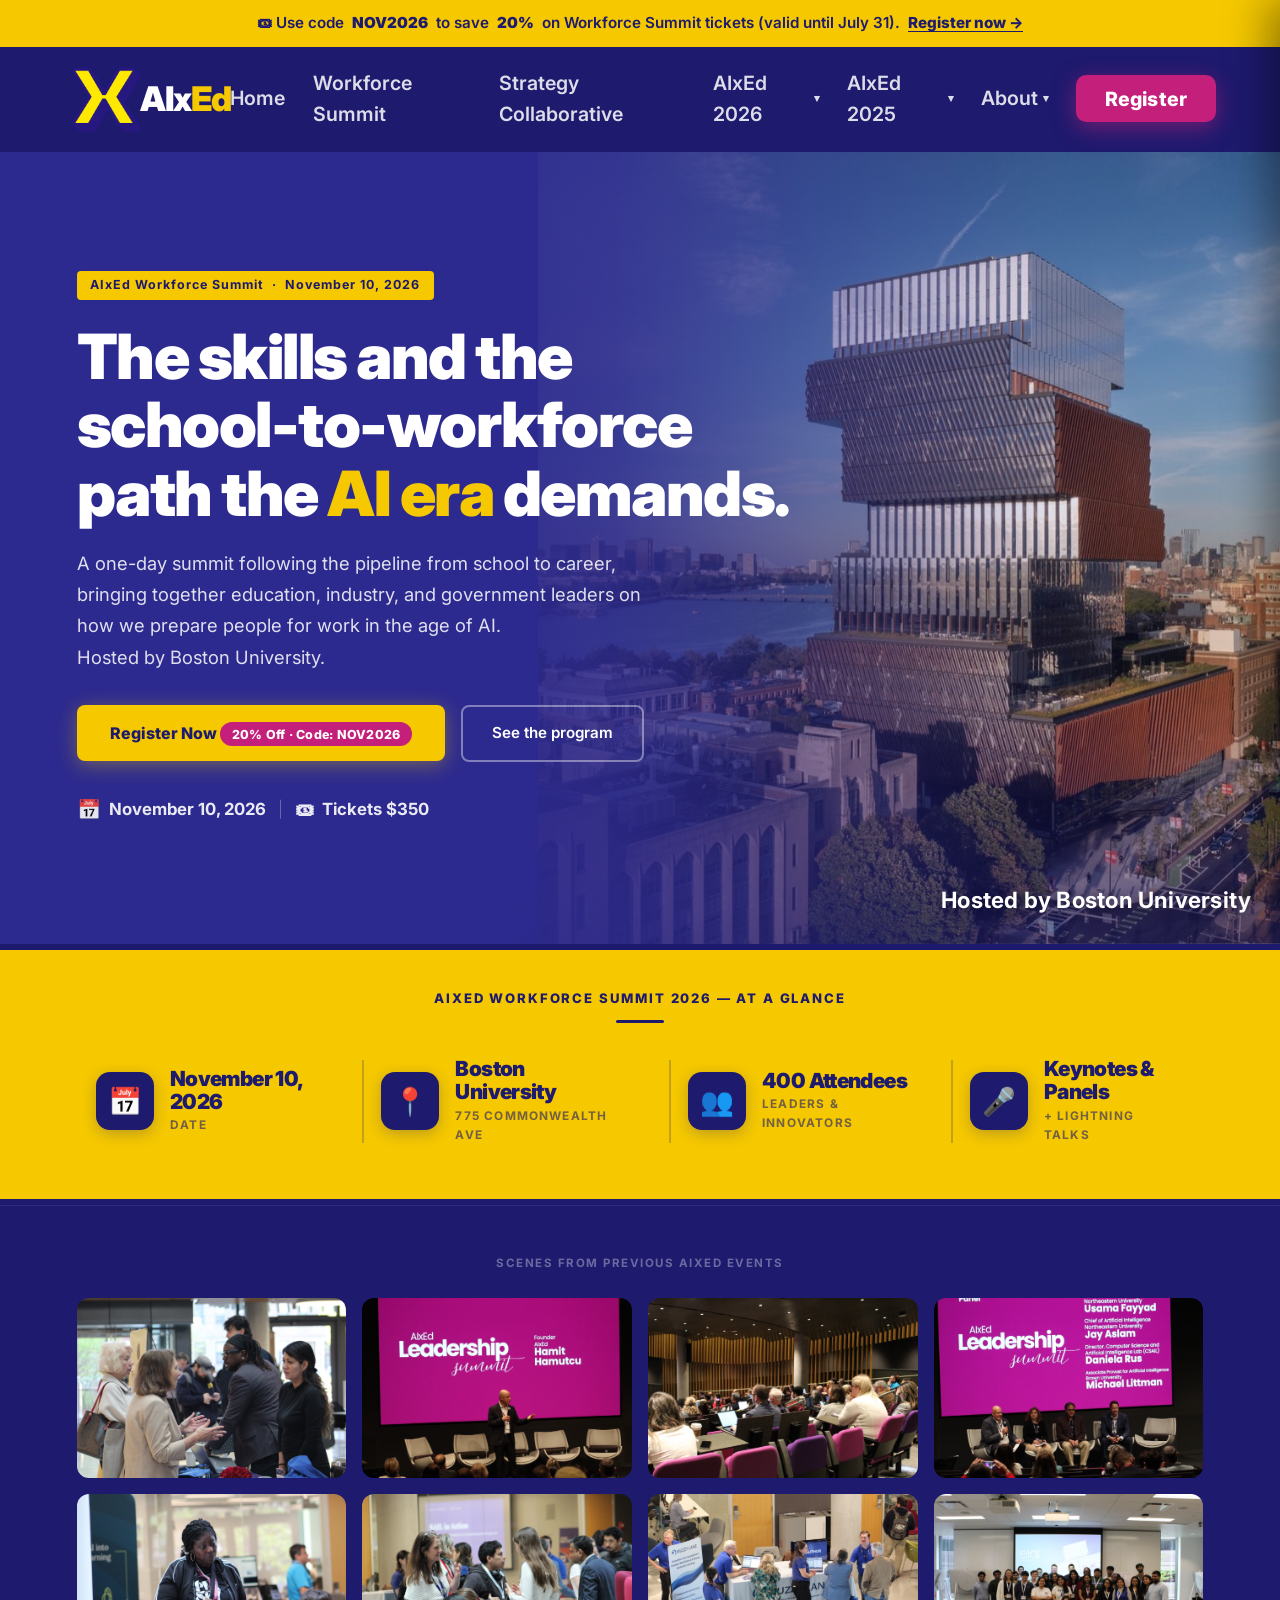
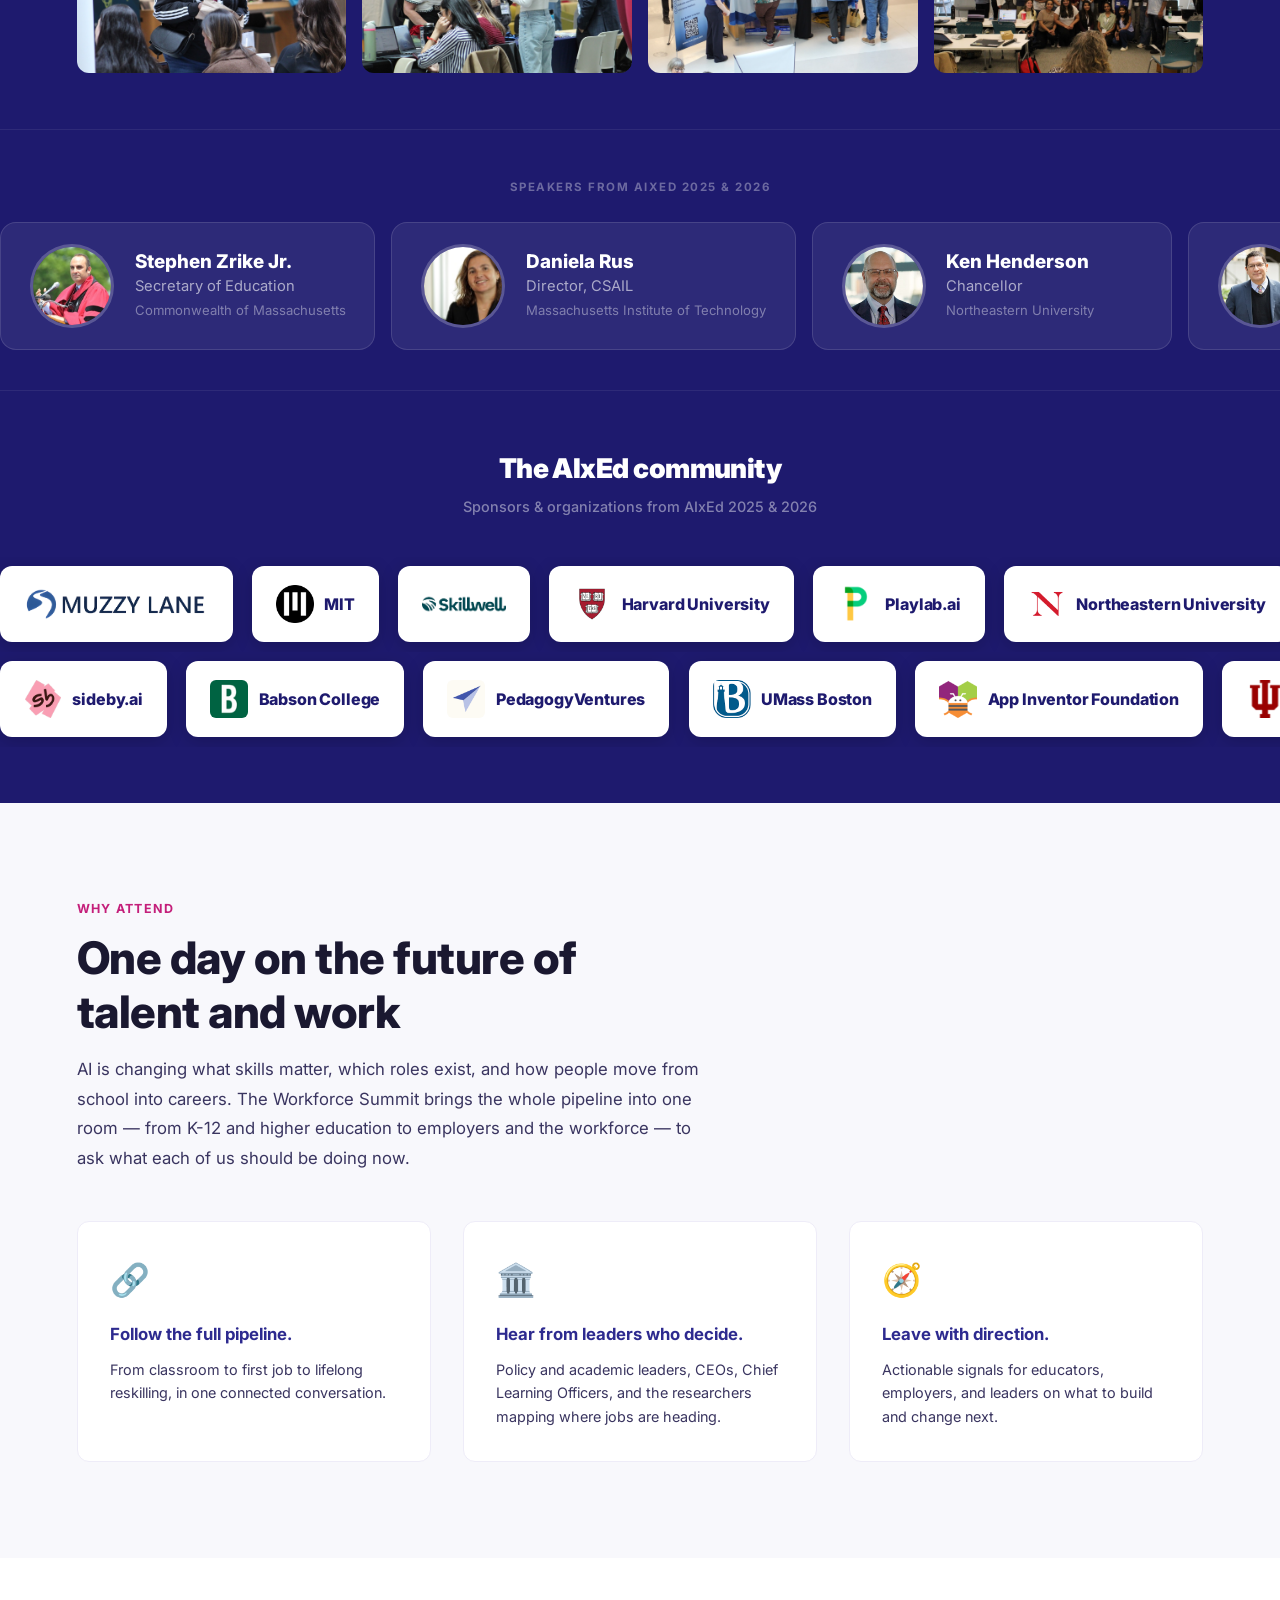
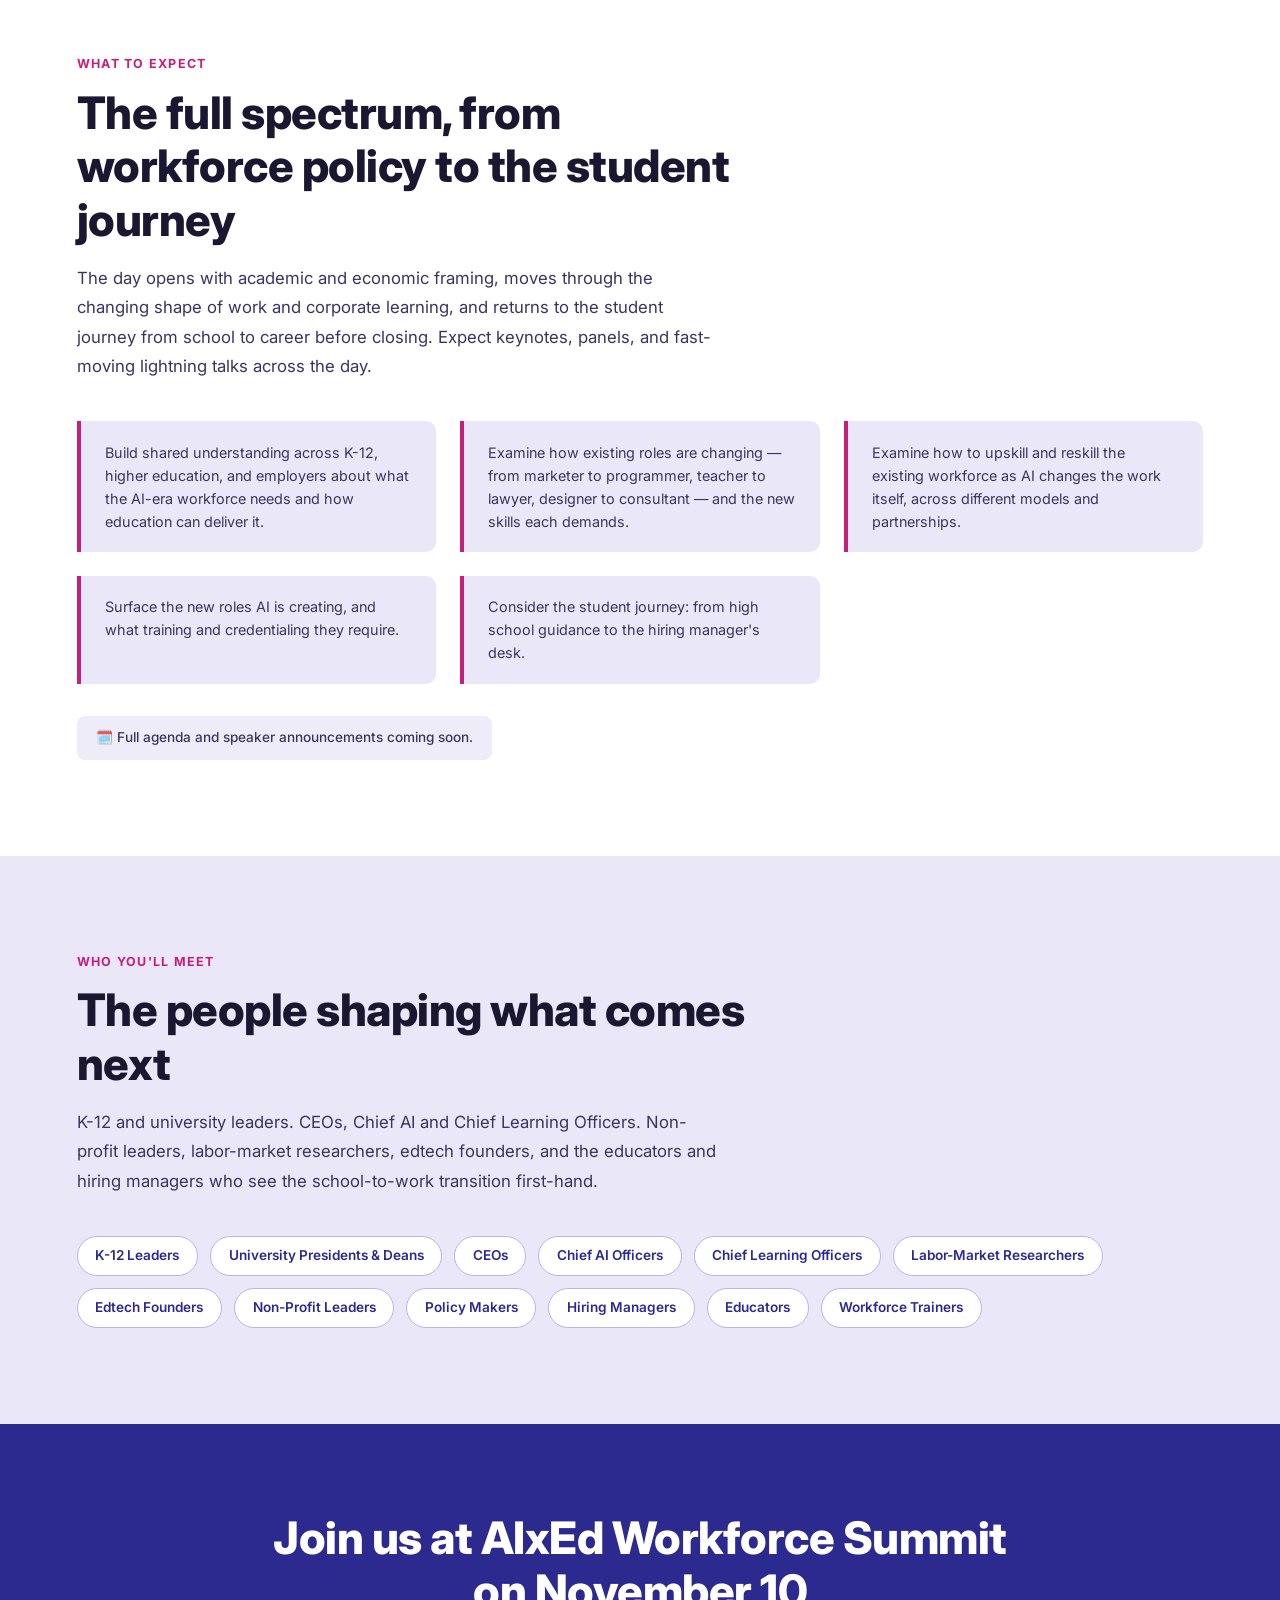
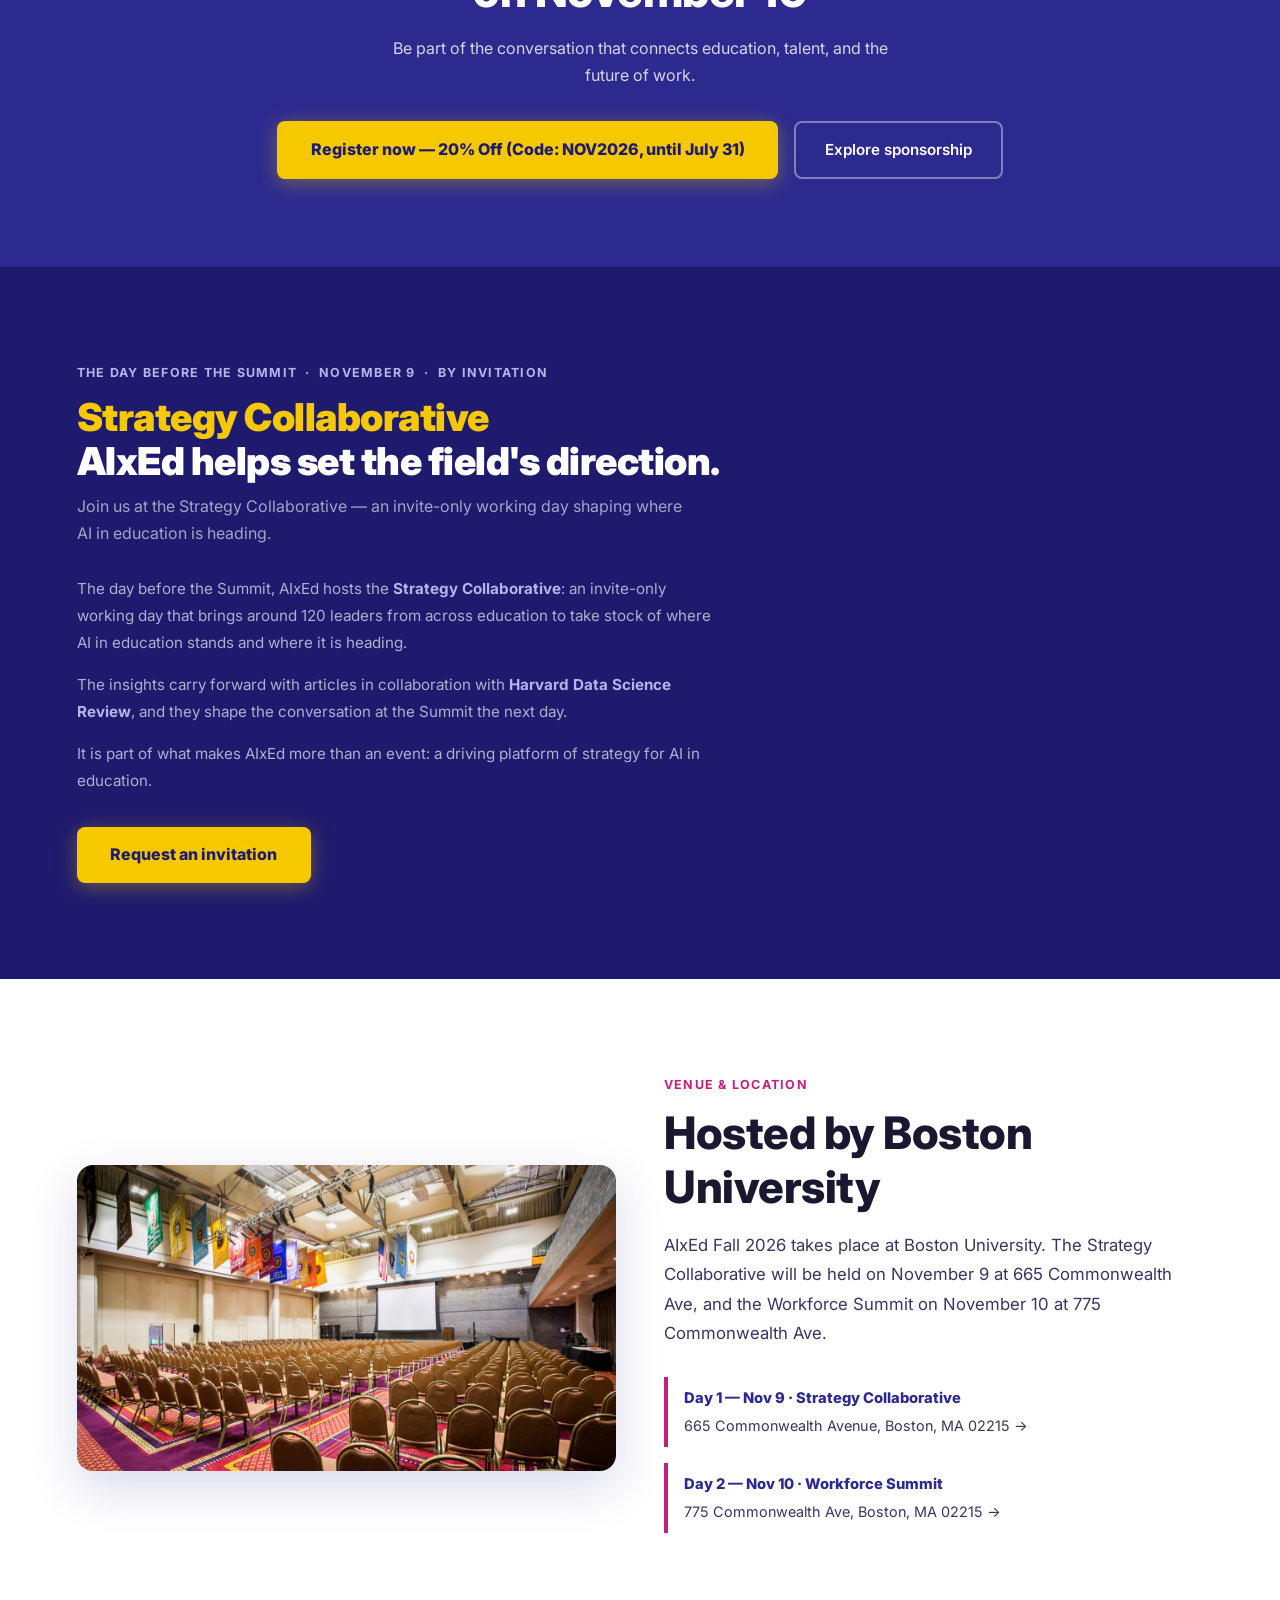
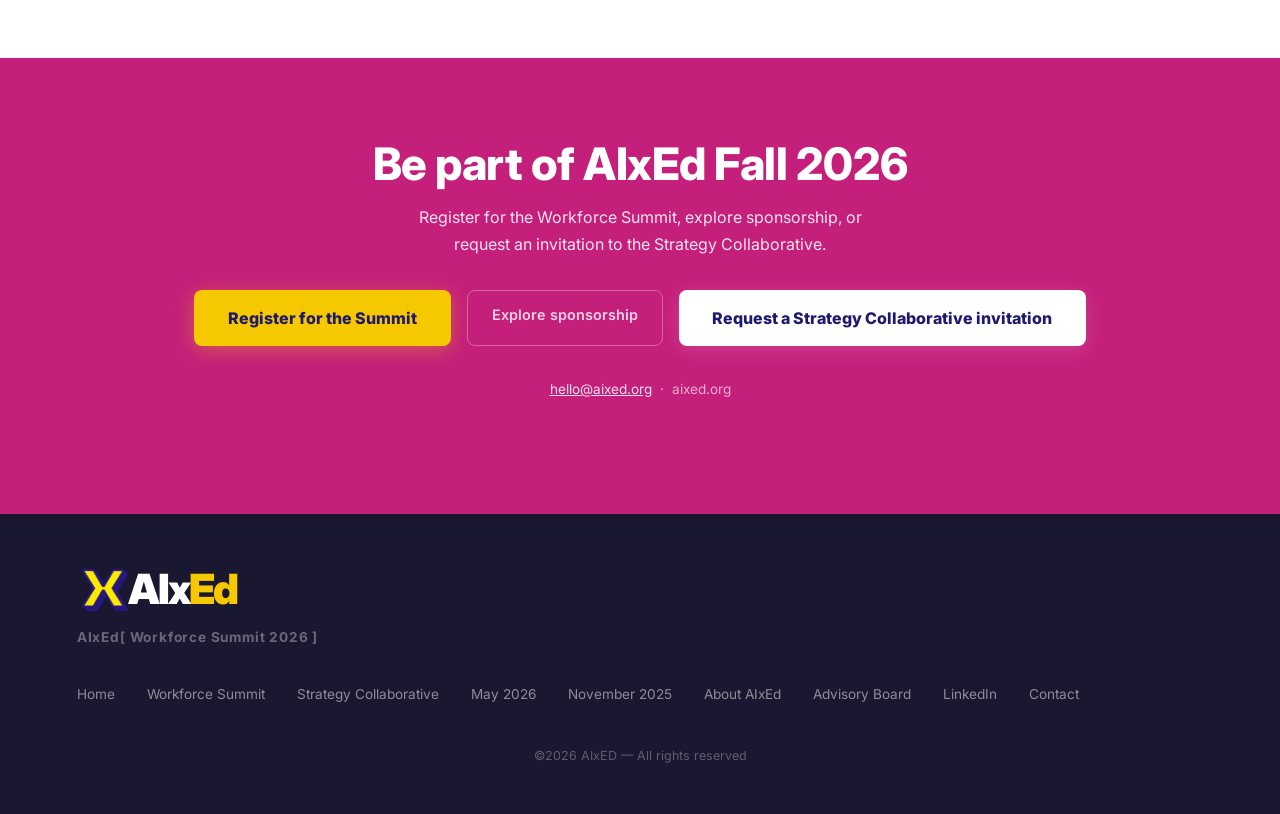
==== commit 2180860c: "Fix misplaced May 2026/November 2025 links: move from About dropdown to footer Co-Authored-By: Claud" ====
--- a/index.html
+++ b/index.html
@@ -46,8 +46,6 @@
     <li class="nav-dropdown">
       <a href="about.html" class="nav-dropdown-toggle">About <span class="caret">▾</span></a>
       <ul class="nav-dropdown-menu">
-        <li><a href="connect2026.html">May 2026</a></li>
-    <li><a href="2025.html">November 2025</a></li>
     <li><a href="about.html">About AIxEd</a></li>
         <li><a href="founder.html">Founder</a></li>
         <li><a href="advisory-board.html">Advisory Board</a></li>
@@ -492,6 +490,8 @@
     <li><a href="#">Home</a></li>
     <li><a href="#summit">Workforce Summit</a></li>
     <li><a href="#strategy">Strategy Collaborative</a></li>
+    <li><a href="connect2026.html">May 2026</a></li>
+    <li><a href="2025.html">November 2025</a></li>
     <li><a href="about.html">About AIxEd</a></li>
     <li><a href="advisory-board.html">Advisory Board</a></li>
     <li><a href="https://www.linkedin.com/company/aixed" target="_blank" rel="noopener">LinkedIn</a></li>
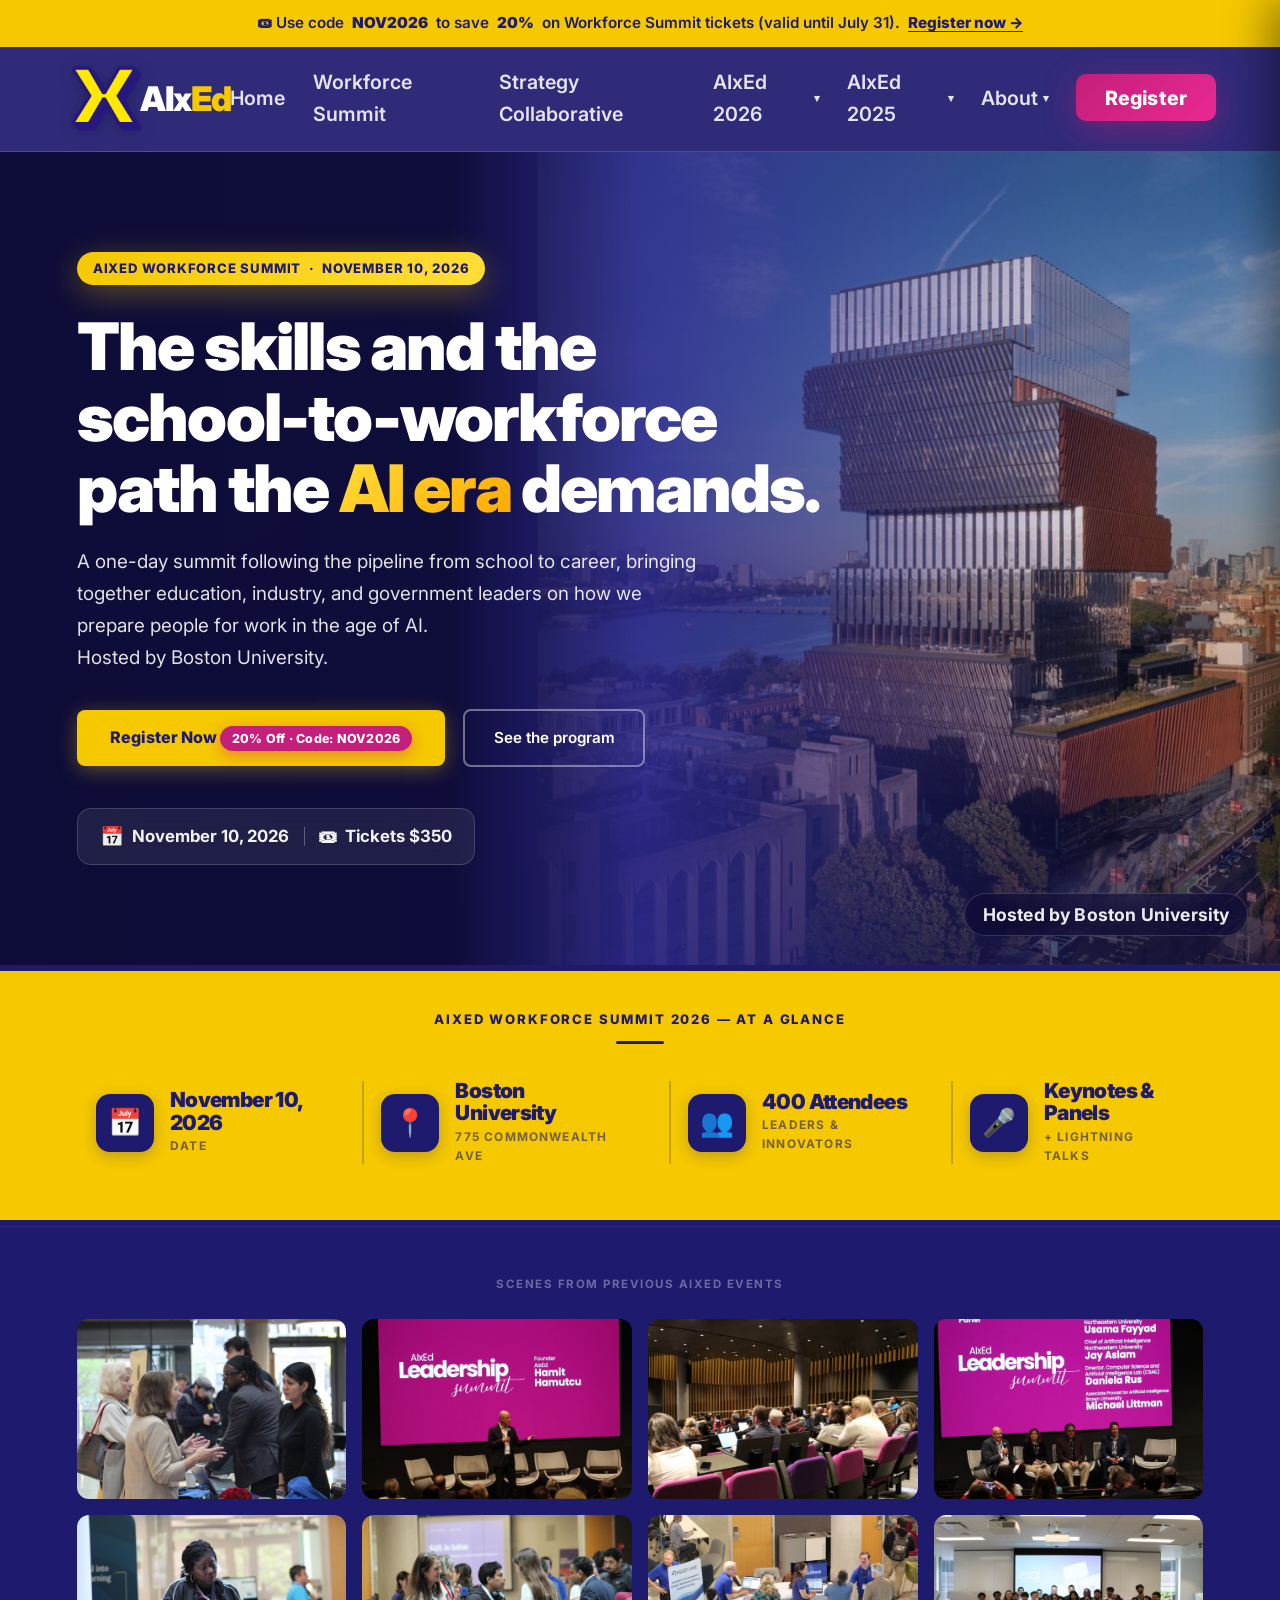
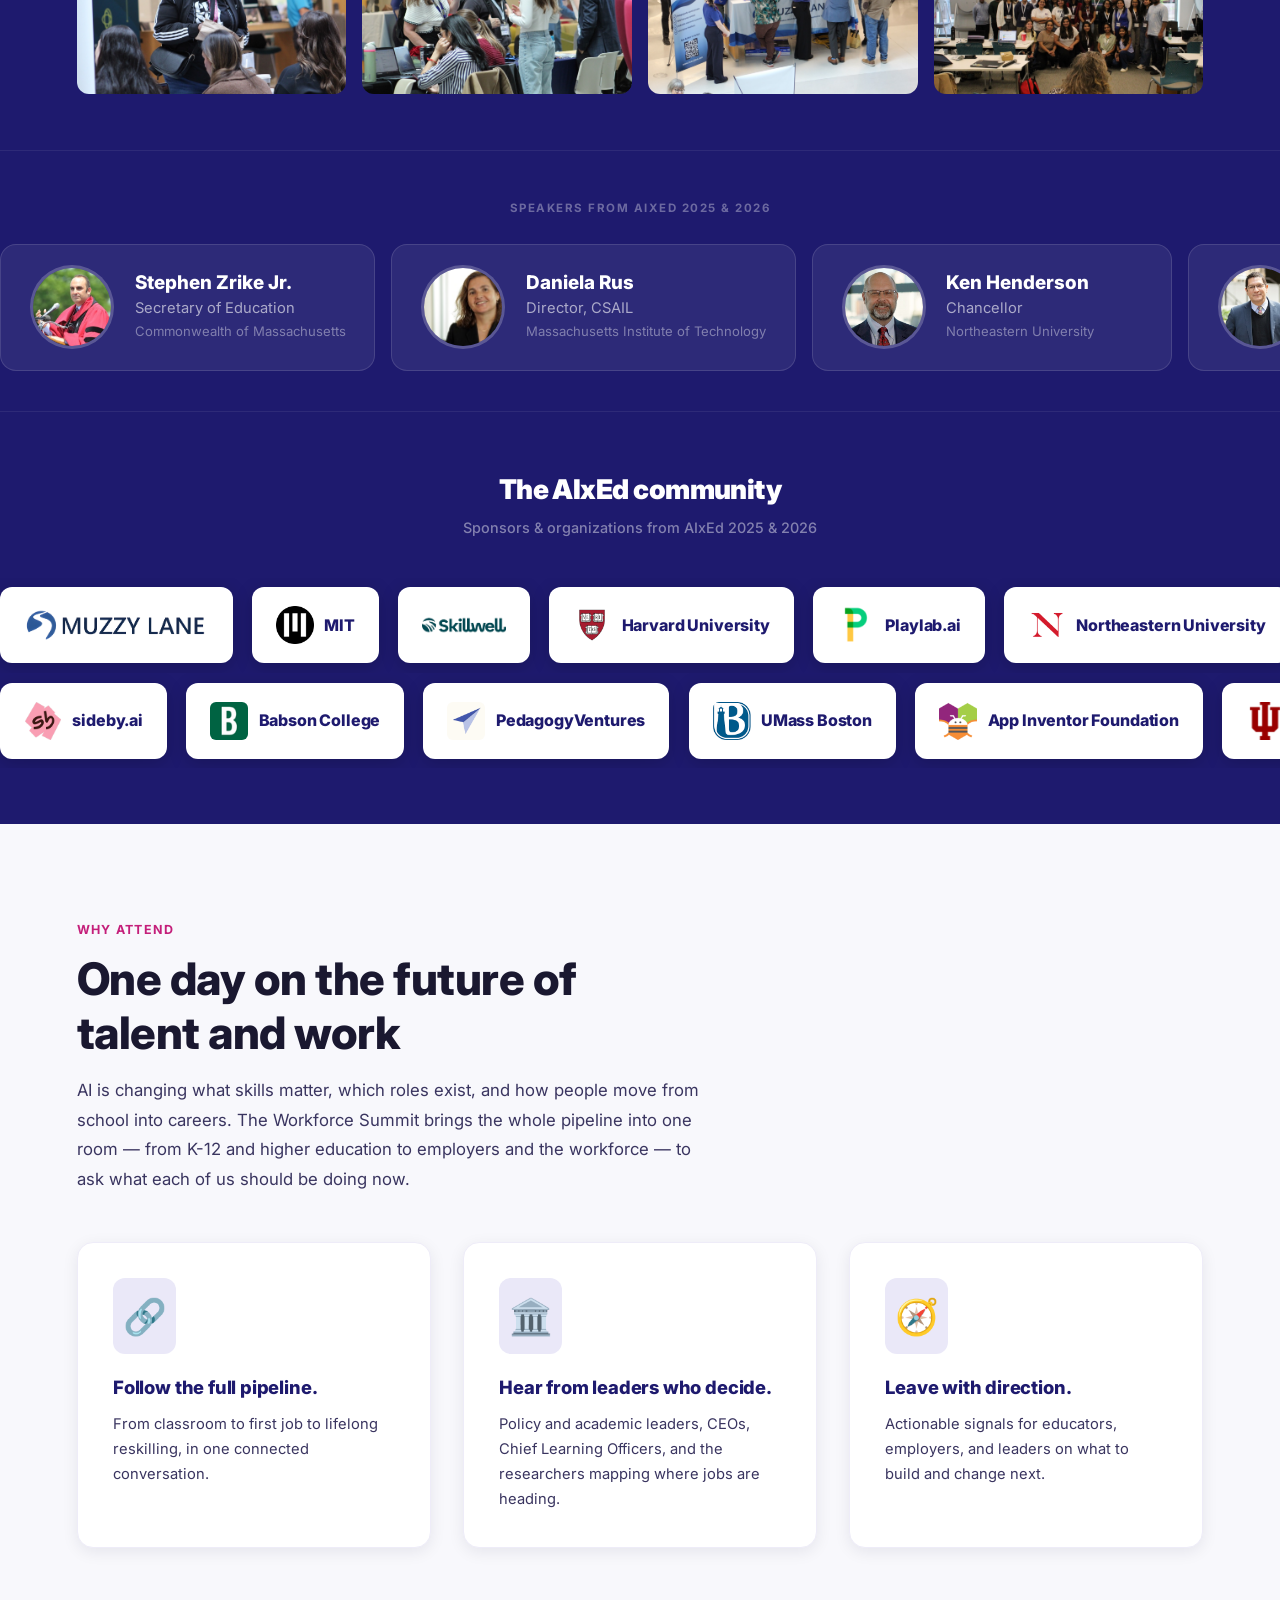
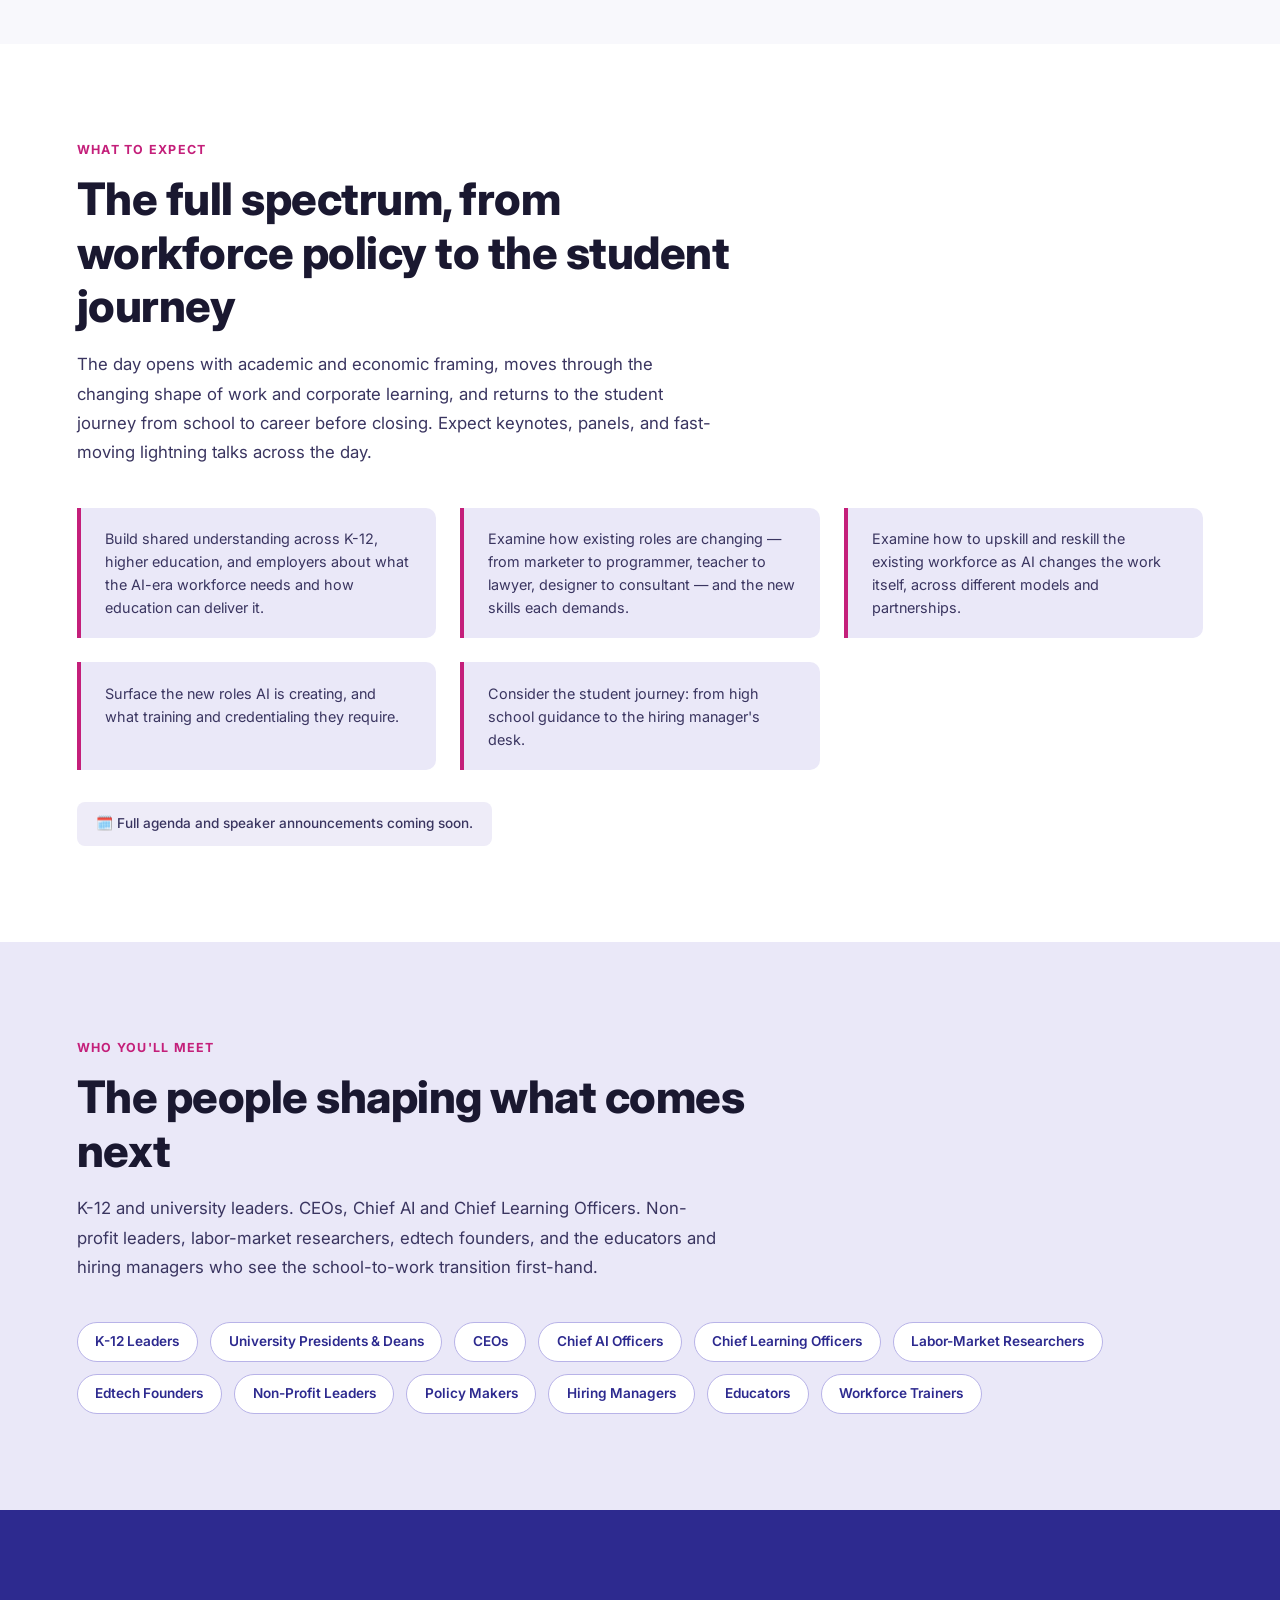
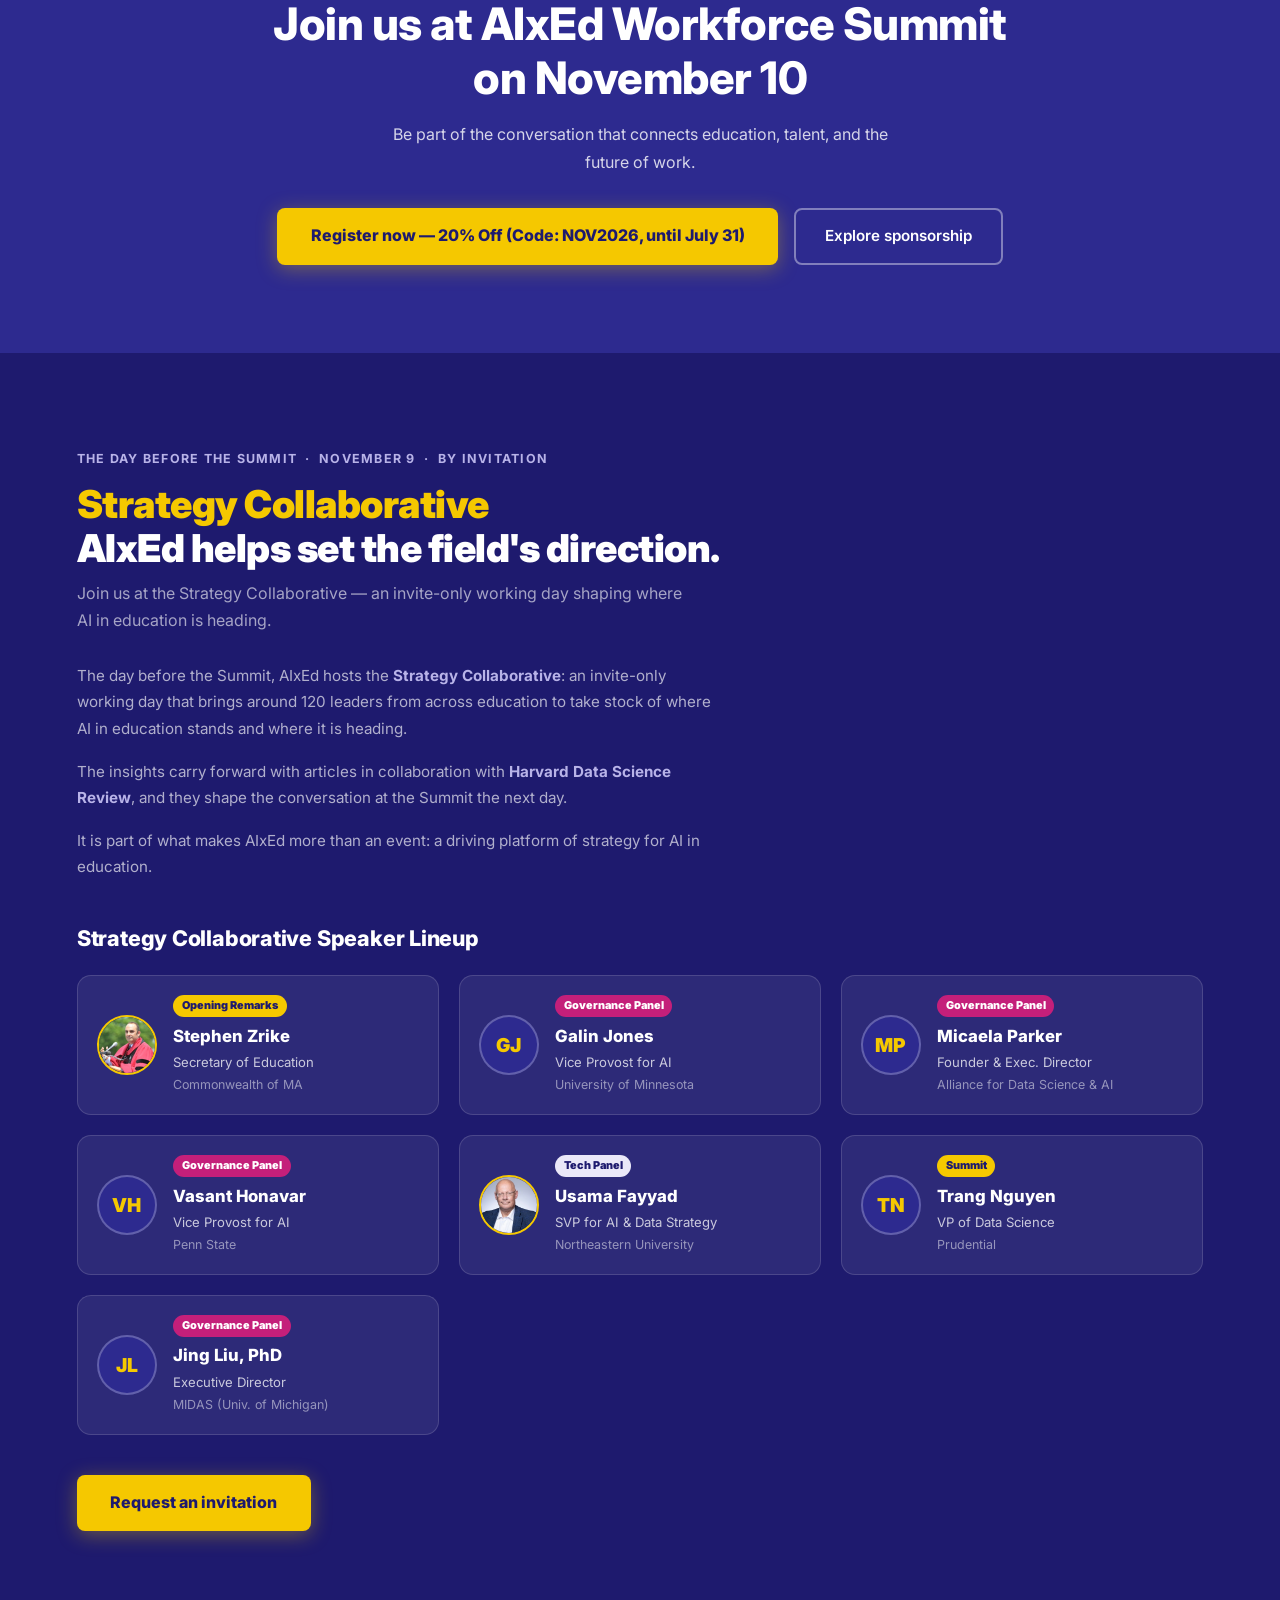
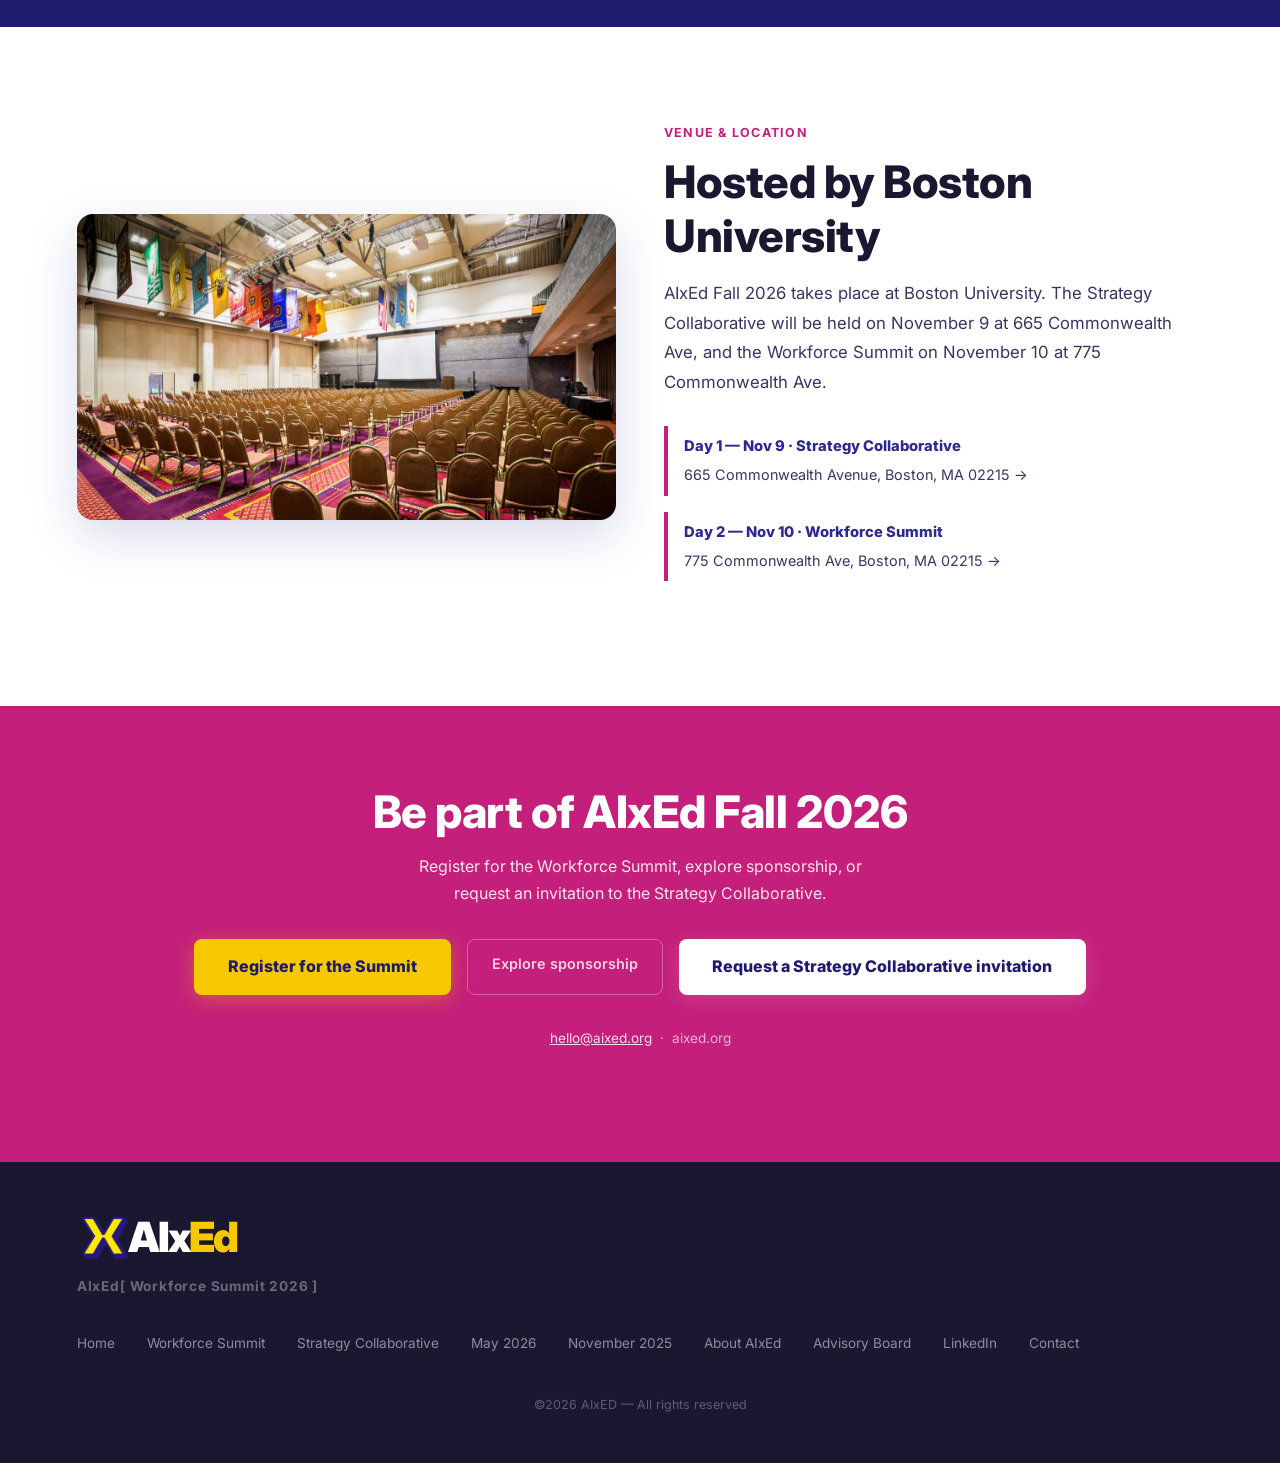
==== commit cbeda35f: "feat: add Strategy Collaborative speakers lineup to index.html and 2026speakers.html" ====
--- a/index.html
+++ b/index.html
@@ -27,12 +27,11 @@
     <li><a href="#summit">Workforce Summit</a></li>
     <li><a href="#strategy">Strategy Collaborative</a></li>
     <li class="nav-dropdown">
-      <a href="#" class="nav-dropdown-toggle">AIxEd 2026 <span class="caret">▾</span></a>
+      <a href="connect2026.html" class="nav-dropdown-toggle">AIxEd 2026 <span class="caret">▾</span></a>
       <ul class="nav-dropdown-menu">
-        <li><a href="connect2026.html">AIxEd May 2026</a></li>
         <li><a href="connect.html">Connect Program</a></li>
         <li><a href="leadershipsummit2026.html">Leadership Summit</a></li>
-        <li><a href="2026speakers.html">2026 Speakers</a></li>
+        <li><a href="2026speakers.html">Speaker Lineup</a></li>
       </ul>
     </li>
     <li class="nav-dropdown">
@@ -63,11 +62,10 @@
   <a href="#" onclick="closeMenu()">Home</a>
   <a href="#summit" onclick="closeMenu()">Workforce Summit</a>
   <a href="#strategy" onclick="closeMenu()">Strategy Collaborative</a>
-  <p class="mobile-menu-group">AIxEd 2026</p>
-  <a href="connect2026.html" class="mobile-menu-sub" onclick="closeMenu()">AIxEd May 2026</a>
+  <a href="connect2026.html" class="mobile-menu-group mobile-menu-grouplink" onclick="closeMenu()">AIxEd 2026</a>
   <a href="connect.html" class="mobile-menu-sub" onclick="closeMenu()">Connect Program</a>
   <a href="leadershipsummit2026.html" class="mobile-menu-sub" onclick="closeMenu()">Leadership Summit</a>
-  <a href="2026speakers.html" class="mobile-menu-sub" onclick="closeMenu()">2026 Speakers</a>
+  <a href="2026speakers.html" class="mobile-menu-sub" onclick="closeMenu()">Speaker Lineup</a>
   <p class="mobile-menu-group">AIxEd 2025</p>
   <a href="2025.html" class="mobile-menu-sub" onclick="closeMenu()">AIxEd November 2025</a>
   <a href="2025speakers.html" class="mobile-menu-sub" onclick="closeMenu()">2025 Speakers</a>
@@ -435,6 +433,94 @@
   <p class="strategy-detail" style="margin-bottom: 2rem;">
     It is part of what makes AIxEd more than an event: a driving platform of strategy for AI in education.
   </p>
+
+  <!-- ── Strategy Collaborative Speakers Grid ── -->
+  <div style="margin-top: 2.5rem; margin-bottom: 2.5rem;">
+    <h3 style="color: var(--white); font-size: 1.35rem; font-weight: 800; margin-bottom: 1.2rem; letter-spacing: -0.01em;">
+      Strategy Collaborative Speaker Lineup
+    </h3>
+    <div style="display: grid; grid-template-columns: repeat(auto-fit, minmax(280px, 1fr)); gap: 1.2rem;">
+      
+      <!-- Stephen Zrike -->
+      <div style="background: rgba(255,255,255,0.07); border: 1px solid rgba(255,255,255,0.14); border-radius: 14px; padding: 1.2rem; display: flex; gap: 1rem; align-items: center; transition: background 0.2s, transform 0.2s;">
+        <img src="assets/speakers/sp-zrike.jpg" alt="Stephen Zrike" style="width: 60px; height: 60px; border-radius: 50%; object-fit: cover; border: 2px solid var(--yellow); flex-shrink: 0;" />
+        <div style="display: flex; flex-direction: column; gap: 0.15rem;">
+          <span style="background: var(--yellow); color: var(--indigo-deep); font-size: 0.68rem; font-weight: 900; padding: 0.15rem 0.55rem; border-radius: 999px; align-self: flex-start; margin-bottom: 0.2rem;">Opening Remarks</span>
+          <strong style="color: var(--white); font-size: 1.05rem; font-weight: 800;">Stephen Zrike</strong>
+          <span style="color: rgba(255,255,255,0.75); font-size: 0.82rem;">Secretary of Education</span>
+          <span style="color: rgba(255,255,255,0.5); font-size: 0.78rem;">Commonwealth of MA</span>
+        </div>
+      </div>
+
+      <!-- Galin Jones -->
+      <div style="background: rgba(255,255,255,0.07); border: 1px solid rgba(255,255,255,0.14); border-radius: 14px; padding: 1.2rem; display: flex; gap: 1rem; align-items: center; transition: background 0.2s, transform 0.2s;">
+        <div style="width: 60px; height: 60px; border-radius: 50%; background: var(--indigo); color: var(--yellow); font-weight: 900; font-size: 1.2rem; display: flex; align-items: center; justify-content: center; border: 2px solid rgba(255,255,255,0.25); flex-shrink: 0;">GJ</div>
+        <div style="display: flex; flex-direction: column; gap: 0.15rem;">
+          <span style="background: var(--magenta); color: var(--white); font-size: 0.68rem; font-weight: 900; padding: 0.15rem 0.55rem; border-radius: 999px; align-self: flex-start; margin-bottom: 0.2rem;">Governance Panel</span>
+          <strong style="color: var(--white); font-size: 1.05rem; font-weight: 800;">Galin Jones</strong>
+          <span style="color: rgba(255,255,255,0.75); font-size: 0.82rem;">Vice Provost for AI</span>
+          <span style="color: rgba(255,255,255,0.5); font-size: 0.78rem;">University of Minnesota</span>
+        </div>
+      </div>
+
+      <!-- Micaela Parker -->
+      <div style="background: rgba(255,255,255,0.07); border: 1px solid rgba(255,255,255,0.14); border-radius: 14px; padding: 1.2rem; display: flex; gap: 1rem; align-items: center; transition: background 0.2s, transform 0.2s;">
+        <div style="width: 60px; height: 60px; border-radius: 50%; background: var(--indigo); color: var(--yellow); font-weight: 900; font-size: 1.2rem; display: flex; align-items: center; justify-content: center; border: 2px solid rgba(255,255,255,0.25); flex-shrink: 0;">MP</div>
+        <div style="display: flex; flex-direction: column; gap: 0.15rem;">
+          <span style="background: var(--magenta); color: var(--white); font-size: 0.68rem; font-weight: 900; padding: 0.15rem 0.55rem; border-radius: 999px; align-self: flex-start; margin-bottom: 0.2rem;">Governance Panel</span>
+          <strong style="color: var(--white); font-size: 1.05rem; font-weight: 800;">Micaela Parker</strong>
+          <span style="color: rgba(255,255,255,0.75); font-size: 0.82rem;">Founder & Exec. Director</span>
+          <span style="color: rgba(255,255,255,0.5); font-size: 0.78rem;">Alliance for Data Science & AI</span>
+        </div>
+      </div>
+
+      <!-- Vasant Honavar -->
+      <div style="background: rgba(255,255,255,0.07); border: 1px solid rgba(255,255,255,0.14); border-radius: 14px; padding: 1.2rem; display: flex; gap: 1rem; align-items: center; transition: background 0.2s, transform 0.2s;">
+        <div style="width: 60px; height: 60px; border-radius: 50%; background: var(--indigo); color: var(--yellow); font-weight: 900; font-size: 1.2rem; display: flex; align-items: center; justify-content: center; border: 2px solid rgba(255,255,255,0.25); flex-shrink: 0;">VH</div>
+        <div style="display: flex; flex-direction: column; gap: 0.15rem;">
+          <span style="background: var(--magenta); color: var(--white); font-size: 0.68rem; font-weight: 900; padding: 0.15rem 0.55rem; border-radius: 999px; align-self: flex-start; margin-bottom: 0.2rem;">Governance Panel</span>
+          <strong style="color: var(--white); font-size: 1.05rem; font-weight: 800;">Vasant Honavar</strong>
+          <span style="color: rgba(255,255,255,0.75); font-size: 0.82rem;">Vice Provost for AI</span>
+          <span style="color: rgba(255,255,255,0.5); font-size: 0.78rem;">Penn State</span>
+        </div>
+      </div>
+
+      <!-- Usama Fayyad -->
+      <div style="background: rgba(255,255,255,0.07); border: 1px solid rgba(255,255,255,0.14); border-radius: 14px; padding: 1.2rem; display: flex; gap: 1rem; align-items: center; transition: background 0.2s, transform 0.2s;">
+        <img src="assets/speakers/sp-fayyad.jpg" alt="Usama Fayyad" style="width: 60px; height: 60px; border-radius: 50%; object-fit: cover; border: 2px solid var(--yellow); flex-shrink: 0;" />
+        <div style="display: flex; flex-direction: column; gap: 0.15rem;">
+          <span style="background: var(--lavender); color: var(--indigo-deep); font-size: 0.68rem; font-weight: 900; padding: 0.15rem 0.55rem; border-radius: 999px; align-self: flex-start; margin-bottom: 0.2rem;">Tech Panel</span>
+          <strong style="color: var(--white); font-size: 1.05rem; font-weight: 800;">Usama Fayyad</strong>
+          <span style="color: rgba(255,255,255,0.75); font-size: 0.82rem;">SVP for AI & Data Strategy</span>
+          <span style="color: rgba(255,255,255,0.5); font-size: 0.78rem;">Northeastern University</span>
+        </div>
+      </div>
+
+      <!-- Trang Nguyen -->
+      <div style="background: rgba(255,255,255,0.07); border: 1px solid rgba(255,255,255,0.14); border-radius: 14px; padding: 1.2rem; display: flex; gap: 1rem; align-items: center; transition: background 0.2s, transform 0.2s;">
+        <div style="width: 60px; height: 60px; border-radius: 50%; background: var(--indigo); color: var(--yellow); font-weight: 900; font-size: 1.2rem; display: flex; align-items: center; justify-content: center; border: 2px solid rgba(255,255,255,0.25); flex-shrink: 0;">TN</div>
+        <div style="display: flex; flex-direction: column; gap: 0.15rem;">
+          <span style="background: var(--yellow); color: var(--indigo-deep); font-size: 0.68rem; font-weight: 900; padding: 0.15rem 0.55rem; border-radius: 999px; align-self: flex-start; margin-bottom: 0.2rem;">Summit</span>
+          <strong style="color: var(--white); font-size: 1.05rem; font-weight: 800;">Trang Nguyen</strong>
+          <span style="color: rgba(255,255,255,0.75); font-size: 0.82rem;">VP of Data Science</span>
+          <span style="color: rgba(255,255,255,0.5); font-size: 0.78rem;">Prudential</span>
+        </div>
+      </div>
+
+      <!-- Jing Liu -->
+      <div style="background: rgba(255,255,255,0.07); border: 1px solid rgba(255,255,255,0.14); border-radius: 14px; padding: 1.2rem; display: flex; gap: 1rem; align-items: center; transition: background 0.2s, transform 0.2s;">
+        <div style="width: 60px; height: 60px; border-radius: 50%; background: var(--indigo); color: var(--yellow); font-weight: 900; font-size: 1.2rem; display: flex; align-items: center; justify-content: center; border: 2px solid rgba(255,255,255,0.25); flex-shrink: 0;">JL</div>
+        <div style="display: flex; flex-direction: column; gap: 0.15rem;">
+          <span style="background: var(--magenta); color: var(--white); font-size: 0.68rem; font-weight: 900; padding: 0.15rem 0.55rem; border-radius: 999px; align-self: flex-start; margin-bottom: 0.2rem;">Governance Panel</span>
+          <strong style="color: var(--white); font-size: 1.05rem; font-weight: 800;">Jing Liu, PhD</strong>
+          <span style="color: rgba(255,255,255,0.75); font-size: 0.82rem;">Executive Director</span>
+          <span style="color: rgba(255,255,255,0.5); font-size: 0.78rem;">MIDAS (Univ. of Michigan)</span>
+        </div>
+      </div>
+
+    </div>
+  </div>
+
   <a href="https://luma.com/08e2wl19" target="_blank" rel="noopener" class="btn-primary">Request an invitation</a>
 </section>
 
--- a/assets/css/site.css
+++ b/assets/css/site.css
@@ -1,55 +1,75 @@
     *, *::before, *::after { box-sizing: border-box; margin: 0; padding: 0; }
 
     :root {
-      --indigo:      #2D2A8F;
-      --indigo-deep: #1E1A6E;
-      --magenta:     #C41F7A;
-      --yellow:      #F5C800;
-      --lavender:    #EAE8F8;
-      --lavender-dark: #B8B3E8;
-      --white:       #FFFFFF;
-      --gray-50:     #F8F8FC;
-      --gray-100:    #EEECF8;
-      --gray-700:    #3A3560;
-      --gray-900:    #1A1830;
+      --indigo:         #2D2A8F;
+      --indigo-deep:    #1E1A6E;
+      --indigo-darkest: #0E0C38;
+      --magenta:        #C41F7A;
+      --magenta-bright: #E82992;
+      --yellow:         #F5C800;
+      --yellow-bright:  #FFDE38;
+      --lavender:       #EAE8F8;
+      --lavender-dark:  #B8B3E8;
+      --white:          #FFFFFF;
+      --gray-50:        #F8F8FC;
+      --gray-100:       #EEECF8;
+      --gray-700:       #3A3560;
+      --gray-900:       #1A1830;
+      
+      /* Glassmorphism & Elevation Tokens */
+      --glass-bg:       rgba(255, 255, 255, 0.08);
+      --glass-border:   rgba(255, 255, 255, 0.16);
+      --glass-blur:     blur(18px);
+      --shadow-sm:      0 4px 16px rgba(14, 12, 56, 0.08);
+      --shadow-md:      0 8px 30px rgba(14, 12, 56, 0.15);
+      --shadow-lg:      0 16px 48px rgba(14, 12, 56, 0.25);
+      --glow-magenta:   0 8px 32px rgba(196, 31, 122, 0.45);
+      --glow-yellow:    0 8px 32px rgba(245, 200, 0, 0.35);
     }
 
     html { scroll-behavior: smooth; }
-    body { font-family: 'Inter', sans-serif; color: var(--gray-900); background: var(--white); line-height: 1.6; }
+    body { font-family: 'Inter', sans-serif; color: var(--gray-900); background: var(--white); line-height: 1.6; -webkit-font-smoothing: antialiased; }
 
     /* ── NAV ── */
     nav {
       position: sticky; top: 0; z-index: 200;
-      background: var(--indigo-deep);
+      background: rgba(30, 26, 110, 0.92);
+      backdrop-filter: var(--glass-blur);
+      -webkit-backdrop-filter: var(--glass-blur);
+      border-bottom: 1px solid var(--glass-border);
       display: flex; align-items: center; justify-content: space-between;
       padding: 0 5%; height: 105px;
+      transition: background 0.3s ease, border-color 0.3s ease;
     }
     .nav-logo {
       display: inline-flex; align-items: center; gap: 0;
       color: var(--white); font-weight: 900; font-size: 2.125rem;
       letter-spacing: -0.04em; text-decoration: none;
       line-height: 1; white-space: nowrap; user-select: none;
-    }
-    .nav-logo img { height: 85px; width: auto; display: block; margin-right: -0.55rem; }
+      transition: transform 0.2s ease;
+    }
+    .nav-logo:hover { transform: scale(1.02); }
+    .nav-logo img { height: 85px; width: auto; display: block; margin-right: -0.55rem; filter: drop-shadow(0 2px 8px rgba(0,0,0,0.2)); }
     .nav-logo .x { color: var(--yellow); }
 
     .nav-links { display: flex; gap: 1.7rem; list-style: none; align-items: center; }
     .nav-links > li { position: relative; }
     .nav-links a {
-      color: rgba(255,255,255,0.85); text-decoration: none;
-      font-size: 1.23rem; font-weight: 600; transition: color 0.2s;
+      color: rgba(255,255,255,0.88); text-decoration: none;
+      font-size: 1.23rem; font-weight: 600; transition: color 0.2s ease;
     }
     .nav-links a:hover { color: var(--yellow); }
     .nav-cta {
-      background: var(--magenta); color: var(--white) !important;
+      background: linear-gradient(135deg, var(--magenta) 0%, var(--magenta-bright) 100%);
+      color: var(--white) !important;
       padding: 0.72rem 1.8rem; border-radius: 10px;
       font-size: 1.23rem; font-weight: 800 !important; letter-spacing: 0.01em;
-      box-shadow: 0 6px 22px rgba(196,31,122,0.5);
-      transition: transform 0.15s ease, box-shadow 0.15s ease, background 0.15s ease !important;
+      box-shadow: var(--glow-magenta);
+      transition: transform 0.2s ease, box-shadow 0.2s ease, background 0.2s ease !important;
     }
     .nav-cta:hover {
-      transform: translateY(-2px); background: #d62a88;
-      box-shadow: 0 10px 30px rgba(196,31,122,0.6);
+      transform: translateY(-2px) scale(1.02); background: linear-gradient(135deg, var(--magenta-bright) 0%, #F536A1 100%);
+      box-shadow: 0 12px 36px rgba(196,31,122,0.7);
     }
     .nav-cta .cta-badge {
       background: var(--yellow); color: var(--indigo-deep);
@@ -60,7 +80,7 @@
     .nav-cta.pulse { animation: cta-pulse 2.4s ease-in-out infinite; }
     @keyframes cta-pulse {
       0%, 100% { box-shadow: 0 6px 22px rgba(196,31,122,0.5); }
-      50%      { box-shadow: 0 6px 28px rgba(196,31,122,0.85), 0 0 0 6px rgba(196,31,122,0.12); }
+      50%      { box-shadow: 0 6px 32px rgba(196,31,122,0.9), 0 0 0 8px rgba(196,31,122,0.18); }
     }
     @media (prefers-reduced-motion: reduce) { .nav-cta.pulse { animation: none; } }
 
@@ -151,48 +171,58 @@
 
     /* ── HERO ── */
     .hero {
-      position: relative; min-height: 88vh;
+      position: relative; min-height: 90vh;
       display: flex; align-items: center;
-      background: var(--indigo); overflow: hidden; padding: 80px 6%;
+      background: radial-gradient(circle at 10% 20%, rgba(45, 42, 143, 0.95) 0%, rgba(30, 26, 110, 1) 50%, var(--indigo-darkest) 100%);
+      overflow: hidden; padding: 100px 6%;
     }
     .hero-photo {
       position: absolute; right: 0; top: 0; height: 100%; width: 58%;
       object-fit: cover; object-position: center; user-select: none; pointer-events: none;
+      filter: saturate(1.1) brightness(0.95);
     }
     .hero-overlay {
       position: absolute; inset: 0; pointer-events: none;
       background:
         linear-gradient(90deg,
-          var(--indigo) 0%, var(--indigo) 34%,
-          rgba(45,42,143,0.85) 48%, rgba(45,42,143,0.45) 64%,
-          rgba(45,42,143,0.15) 82%, rgba(45,42,143,0.05) 100%),
-        linear-gradient(0deg, rgba(30,26,110,0.45) 0%, transparent 35%);
-    }
-    .hero-content { position: relative; max-width: 720px; }
+          var(--indigo-darkest) 0%, rgba(14, 12, 56, 0.98) 35%,
+          rgba(45,42,143,0.85) 50%, rgba(45,42,143,0.45) 68%,
+          rgba(45,42,143,0.15) 85%, rgba(45,42,143,0.05) 100%),
+        linear-gradient(0deg, rgba(14,12,56,0.6) 0%, transparent 40%);
+    }
+    .hero-content { position: relative; max-width: 760px; z-index: 2; }
     .hero-photo-credit {
-      position: absolute; right: 1.8rem; bottom: 1.6rem; z-index: 2;
-      color: var(--white); font-size: 1.4rem; font-weight: 700;
+      position: absolute; right: 2rem; bottom: 1.8rem; z-index: 2;
+      color: rgba(255,255,255,0.92); font-size: 1.1rem; font-weight: 700;
+      background: rgba(14, 12, 56, 0.65); backdrop-filter: var(--glass-blur);
+      border: 1px solid var(--glass-border); padding: 0.4rem 1.1rem; border-radius: 999px;
       letter-spacing: 0.01em; text-shadow: 0 2px 12px rgba(10,8,40,0.7);
     }
 
     .eyebrow {
-      display: inline-block;
-      background: var(--yellow); color: var(--indigo-deep);
-      font-weight: 700; font-size: 0.78rem; letter-spacing: 0.08em;
-      text-transform: none; padding: 0.3rem 0.85rem;
-      border-radius: 4px; margin-bottom: 1.4rem;
+      display: inline-flex; align-items: center; gap: 0.5rem;
+      background: linear-gradient(135deg, var(--yellow) 0%, var(--yellow-bright) 100%);
+      color: var(--indigo-deep);
+      font-weight: 800; font-size: 0.82rem; letter-spacing: 0.06em;
+      text-transform: uppercase; padding: 0.4rem 1rem;
+      border-radius: 999px; margin-bottom: 1.6rem;
+      box-shadow: var(--glow-yellow);
     }
     .hero h1 {
-      font-size: clamp(2.4rem, 5vw, 3.9rem); font-weight: 900;
-      color: var(--white); line-height: 1.1; margin-bottom: 1.2rem;
-      letter-spacing: -1.5px;
-    }
-    .hero h1 em { font-style: normal; color: var(--yellow); }
+      font-size: clamp(2.5rem, 5.2vw, 4.1rem); font-weight: 900;
+      color: var(--white); line-height: 1.08; margin-bottom: 1.4rem;
+      letter-spacing: -1.8px;
+    }
+    .hero h1 em {
+      font-style: normal;
+      background: linear-gradient(135deg, var(--yellow-bright) 0%, #FFA800 100%);
+      -webkit-background-clip: text; -webkit-text-fill-color: transparent;
+    }
     .hero-subhead {
-      font-size: 1.15rem; color: rgba(255,255,255,0.85);
-      max-width: 600px; margin-bottom: 2rem; line-height: 1.7;
-    }
-    .hero-buttons { display: flex; flex-wrap: wrap; gap: 1rem; align-items: center; margin-bottom: 2rem; }
+      font-size: 1.18rem; color: rgba(255,255,255,0.88);
+      max-width: 630px; margin-bottom: 2.2rem; line-height: 1.7;
+    }
+    .hero-buttons { display: flex; flex-wrap: wrap; gap: 1.1rem; align-items: center; margin-bottom: 2.2rem; }
 
     /* Early-bird primary CTA */
     .btn-earlybird {
@@ -203,17 +233,20 @@
       background: var(--magenta); color: var(--white);
       font-size: 0.78rem; font-weight: 800; letter-spacing: 0.02em;
       padding: 0.3rem 0.7rem; border-radius: 999px; white-space: nowrap;
-    }
-
-    /* Key info line — plain metadata, NOT buttons */
+      box-shadow: 0 4px 14px rgba(196,31,122,0.4);
+    }
+
+    /* Key info line */
     .hero-keyinfo {
-      display: flex; flex-wrap: wrap; align-items: center;
-      gap: 0.5rem 1.8rem; margin-top: 0.4rem;
+      display: inline-flex; flex-wrap: wrap; align-items: center;
+      gap: 0.8rem 1.8rem; margin-top: 0.4rem;
+      background: var(--glass-bg); backdrop-filter: var(--glass-blur);
+      border: 1px solid var(--glass-border); padding: 0.75rem 1.4rem; border-radius: 14px;
     }
     .hero-keyinfo-item {
       display: inline-flex; align-items: center; gap: 0.5rem;
       white-space: nowrap; font-size: 1.05rem; font-weight: 700;
-      color: rgba(255,255,255,0.9); position: relative;
+      color: rgba(255,255,255,0.95); position: relative;
     }
     .hero-keyinfo-item + .hero-keyinfo-item::before {
       content: ''; position: absolute; left: -0.9rem; top: 50%;
@@ -427,14 +460,22 @@
       gap: 2rem; margin-top: 3rem;
     }
     .why-card {
-      background: var(--white); border-radius: 12px; padding: 2rem;
+      background: var(--white); border-radius: 16px; padding: 2.2rem;
       border: 1px solid var(--gray-100);
-      transition: box-shadow 0.2s, transform 0.2s;
-    }
-    .why-card:hover { box-shadow: 0 8px 32px rgba(45,42,143,0.1); transform: translateY(-3px); }
-    .why-icon { font-size: 2rem; margin-bottom: 1rem; }
-    .why-card h3 { font-size: 1.05rem; font-weight: 700; color: var(--indigo); margin-bottom: 0.6rem; }
-    .why-card p { font-size: 0.9rem; color: var(--gray-700); line-height: 1.65; }
+      box-shadow: var(--shadow-sm);
+      transition: box-shadow 0.25s ease, transform 0.25s ease, border-color 0.25s ease;
+    }
+    .why-card:hover {
+      box-shadow: 0 12px 36px rgba(45,42,143,0.12);
+      transform: translateY(-5px);
+      border-color: var(--lavender-dark);
+    }
+    .why-icon {
+      font-size: 2.2rem; margin-bottom: 1.2rem; display: inline-block;
+      padding: 0.6rem; background: var(--lavender); border-radius: 12px;
+    }
+    .why-card h3 { font-size: 1.15rem; font-weight: 800; color: var(--indigo-deep); margin-bottom: 0.6rem; letter-spacing: -0.01em; }
+    .why-card p { font-size: 0.92rem; color: var(--gray-700); line-height: 1.7; }
 
     /* ── PROGRAM ── */
     .program { background: var(--white); }
@@ -1107,3 +1148,119 @@
   .timeline-item { padding-left: 2.1rem; }
   .timeline-item h3 { font-size: 1.02rem; }
 }
+
+/* ===================================================================
+   BATCH 2 — nav grouplink, track buttons, hover cards, gallery,
+   filter chips, modal popup
+   =================================================================== */
+
+/* Mobile menu: tappable group header (AIxEd 2026 -> connect2026) */
+.mobile-menu a.mobile-menu-grouplink {
+  color: rgba(255,255,255,0.4); font-size: 0.72rem; font-weight: 700;
+  letter-spacing: 0.12em; text-transform: uppercase;
+  padding: 1.2rem 0.6rem 0.3rem; border-bottom: none;
+}
+.mobile-menu a.mobile-menu-grouplink:hover { color: var(--yellow); }
+
+/* Track cards: equal-height, buttons pinned in a side-by-side row at the bottom */
+.track-card { min-height: 100%; }
+.track-cta-row { margin-top: auto; }
+.track-cta-row .btn-indigo, .track-cta-row .btn-ghost-indigo {
+  flex: 1 1 0; text-align: center; white-space: nowrap;
+}
+@media (max-width: 480px) { .track-cta-row { flex-direction: column; } }
+
+/* Overview lead: wider, matches the track grid width below it */
+.overview-lead { max-width: 100%; font-size: 1.12rem; }
+
+/* Highlight cards with hover-reveal description */
+.reveal-grid {
+  display: grid; grid-template-columns: repeat(auto-fit, minmax(240px, 1fr));
+  gap: 1.2rem; margin-top: 2.5rem;
+}
+.reveal-card {
+  position: relative; overflow: hidden; border-radius: 14px;
+  background: var(--indigo-deep); color: var(--white);
+  min-height: 200px; padding: 1.6rem;
+  display: flex; flex-direction: column; justify-content: flex-end;
+  border: 1px solid rgba(255,255,255,0.08);
+  transition: transform 0.25s ease, box-shadow 0.25s ease, background 0.25s ease;
+  cursor: default;
+}
+.reveal-card:hover { transform: translateY(-4px); background: var(--indigo); box-shadow: 0 16px 40px rgba(30,26,110,0.35); }
+.reveal-card .rc-icon { font-size: 1.9rem; margin-bottom: auto; }
+.reveal-card h3 { font-size: 1.15rem; font-weight: 800; color: var(--white); letter-spacing: -0.01em; }
+.reveal-card p {
+  font-size: 0.9rem; color: rgba(255,255,255,0.82); line-height: 1.6;
+  max-height: 0; opacity: 0; margin-top: 0;
+  transition: max-height 0.35s ease, opacity 0.3s ease, margin-top 0.3s ease;
+  overflow: hidden;
+}
+.reveal-card:hover p, .reveal-card:focus-within p { max-height: 220px; opacity: 1; margin-top: 0.6rem; }
+@media (hover: none) { /* touch: always show text */
+  .reveal-card p { max-height: 220px; opacity: 1; margin-top: 0.6rem; }
+}
+
+/* Rotating gallery box (connect + leadership right rail) */
+.split-with-gallery {
+  display: grid; grid-template-columns: 1fr 0.85fr; gap: 3rem; align-items: center;
+  max-width: 1150px; margin: 0 auto;
+}
+.rotating-gallery {
+  position: relative; width: 100%; aspect-ratio: 4 / 3;
+  border-radius: 16px; overflow: hidden; background: var(--lavender);
+  box-shadow: 0 16px 48px rgba(45,42,143,0.18);
+}
+.rotating-gallery img {
+  position: absolute; inset: 0; width: 100%; height: 100%;
+  object-fit: cover; opacity: 0; transition: opacity 0.9s ease;
+}
+.rotating-gallery img.active { opacity: 1; }
+@media (max-width: 860px) {
+  .split-with-gallery { grid-template-columns: 1fr; gap: 1.8rem; }
+  .rotating-gallery { max-width: 520px; margin: 0 auto; }
+}
+
+/* Filter chips (sessions + speakers) */
+.filter-row { display: flex; flex-wrap: wrap; gap: 0.6rem; margin-top: 1.6rem; }
+.filter-chip {
+  font-family: inherit; font-size: 0.85rem; font-weight: 700;
+  padding: 0.5rem 1.15rem; border-radius: 999px; cursor: pointer;
+  background: var(--white); color: var(--indigo);
+  border: 1.5px solid var(--lavender-dark); transition: all 0.15s;
+}
+.filter-chip:hover { border-color: var(--indigo); }
+.filter-chip.active { background: var(--indigo); color: var(--white); border-color: var(--indigo); }
+
+/* Modal popup (session details + speaker bios) */
+.modal {
+  position: fixed; inset: 0; z-index: 420; background: rgba(10,8,40,0.78);
+  display: none; align-items: center; justify-content: center; padding: 5vh 5vw;
+}
+.modal.open { display: flex; }
+.modal-card {
+  background: var(--white); border-radius: 18px; max-width: 620px; width: 100%;
+  max-height: 88vh; overflow-y: auto; position: relative;
+  box-shadow: 0 30px 90px rgba(0,0,0,0.45);
+}
+.modal-close {
+  position: absolute; top: 0.9rem; right: 1rem; z-index: 2;
+  width: 38px; height: 38px; border-radius: 50%; border: none; cursor: pointer;
+  background: rgba(10,8,40,0.08); color: var(--gray-900);
+  font-size: 1.3rem; line-height: 1; font-weight: 700;
+  display: flex; align-items: center; justify-content: center; transition: background 0.15s;
+}
+.modal-close:hover { background: rgba(10,8,40,0.16); }
+.modal-photo { width: 100%; max-height: 300px; object-fit: cover; object-position: top center; display: block; border-radius: 18px 18px 0 0; }
+.modal-body { padding: 1.6rem 1.9rem 2rem; }
+.modal-tag {
+  display: inline-block; font-size: 0.68rem; font-weight: 900; letter-spacing: 0.07em;
+  text-transform: uppercase; padding: 0.25rem 0.7rem; border-radius: 999px; margin-bottom: 0.7rem;
+}
+.modal-tag.lab { background: var(--yellow); color: var(--indigo-deep); }
+.modal-tag.expert { background: var(--indigo); color: var(--white); }
+.modal-name { font-size: 1.5rem; font-weight: 900; color: var(--gray-900); letter-spacing: -0.02em; line-height: 1.2; }
+.modal-sub { font-size: 0.95rem; color: var(--magenta); font-weight: 700; margin-top: 0.3rem; }
+.modal-org { font-size: 0.9rem; color: var(--gray-700); margin-top: 0.15rem; }
+.modal-text { font-size: 0.96rem; color: var(--gray-700); line-height: 1.7; margin-top: 1.1rem; }
+.person-card, .session-card { cursor: pointer; }
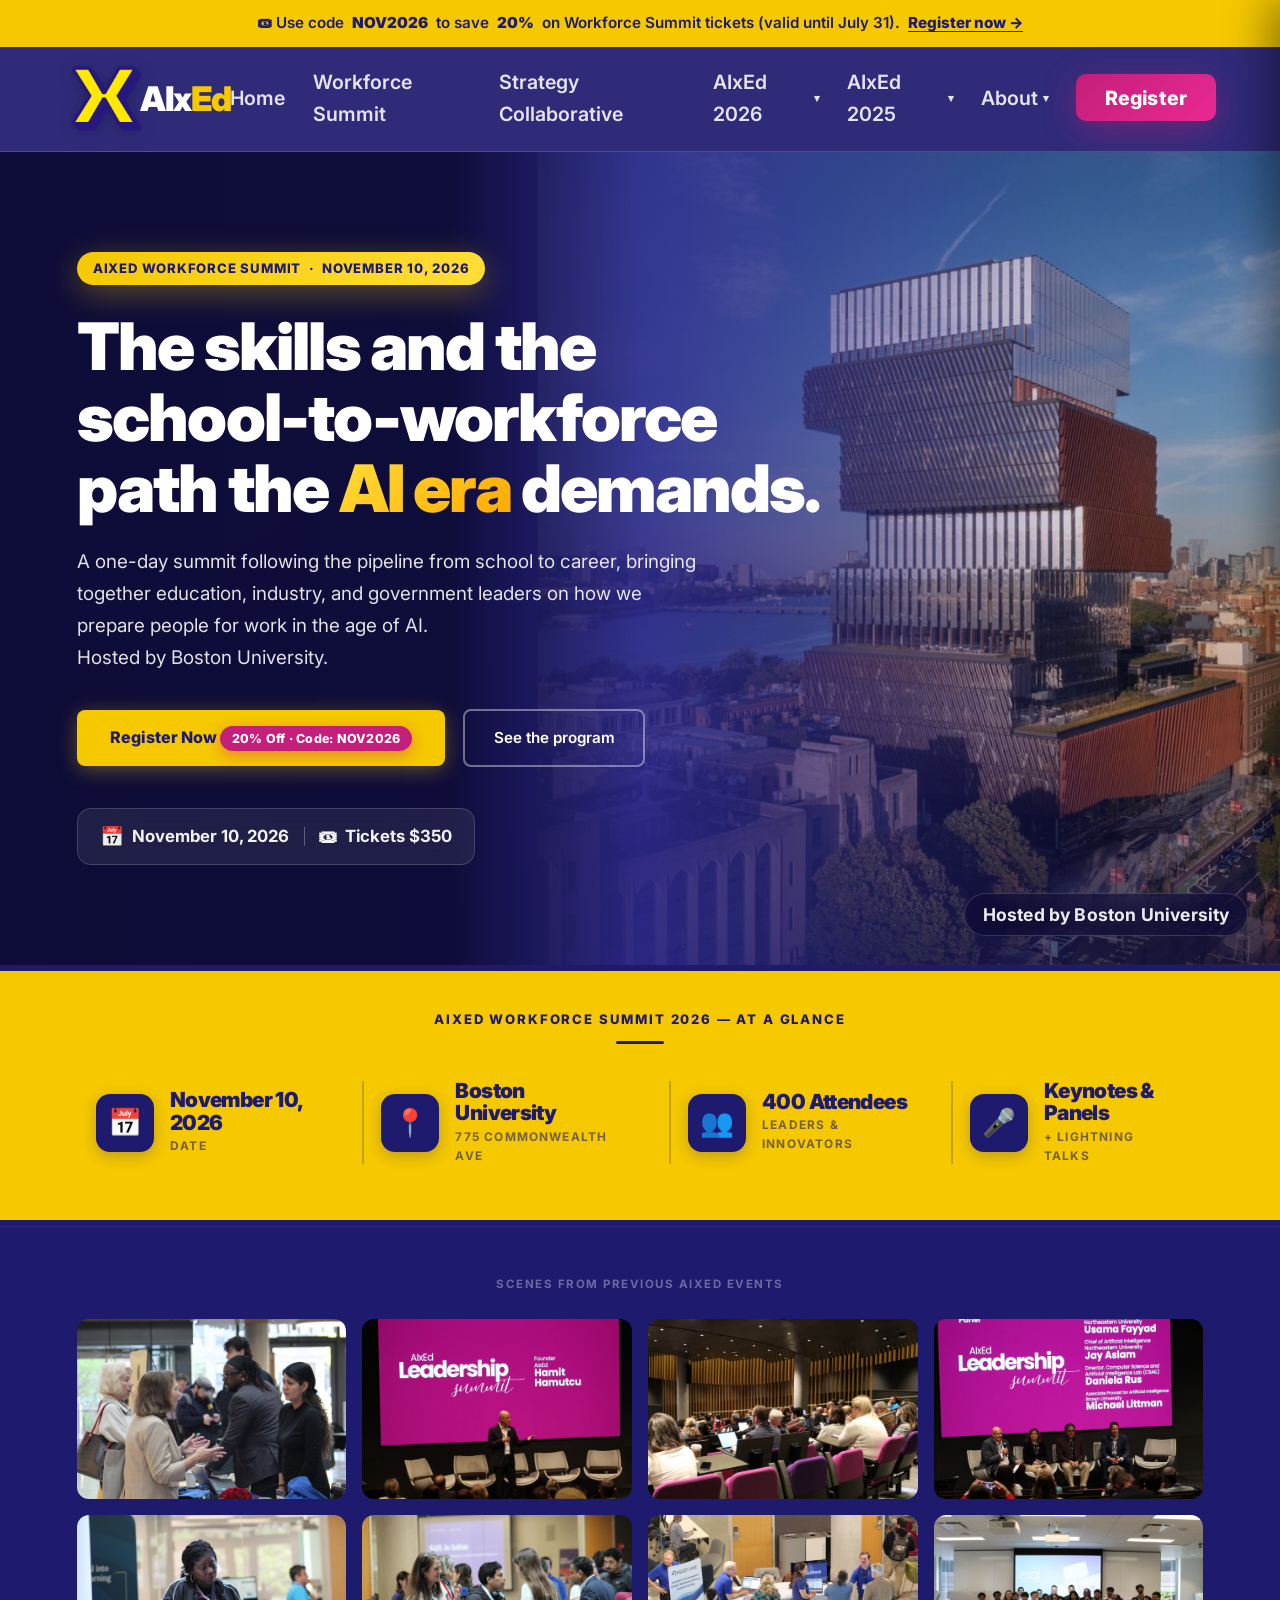
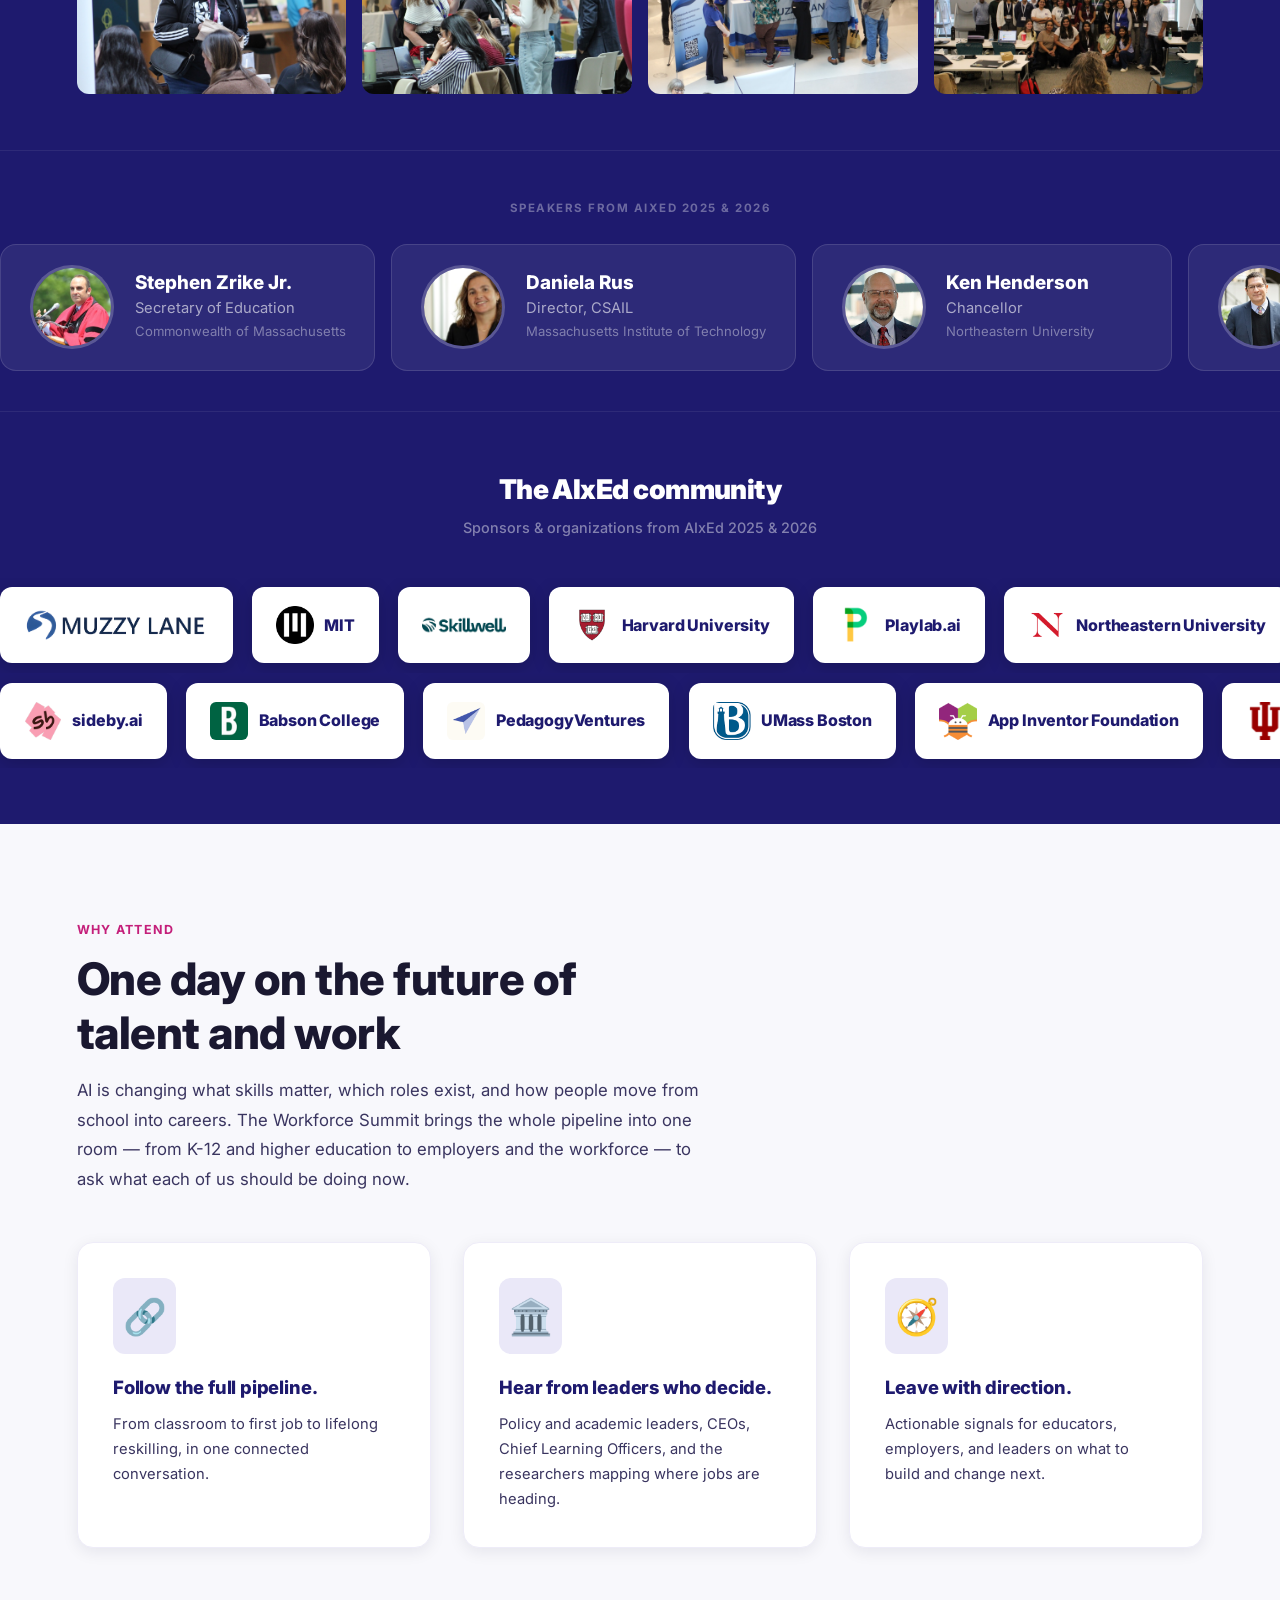
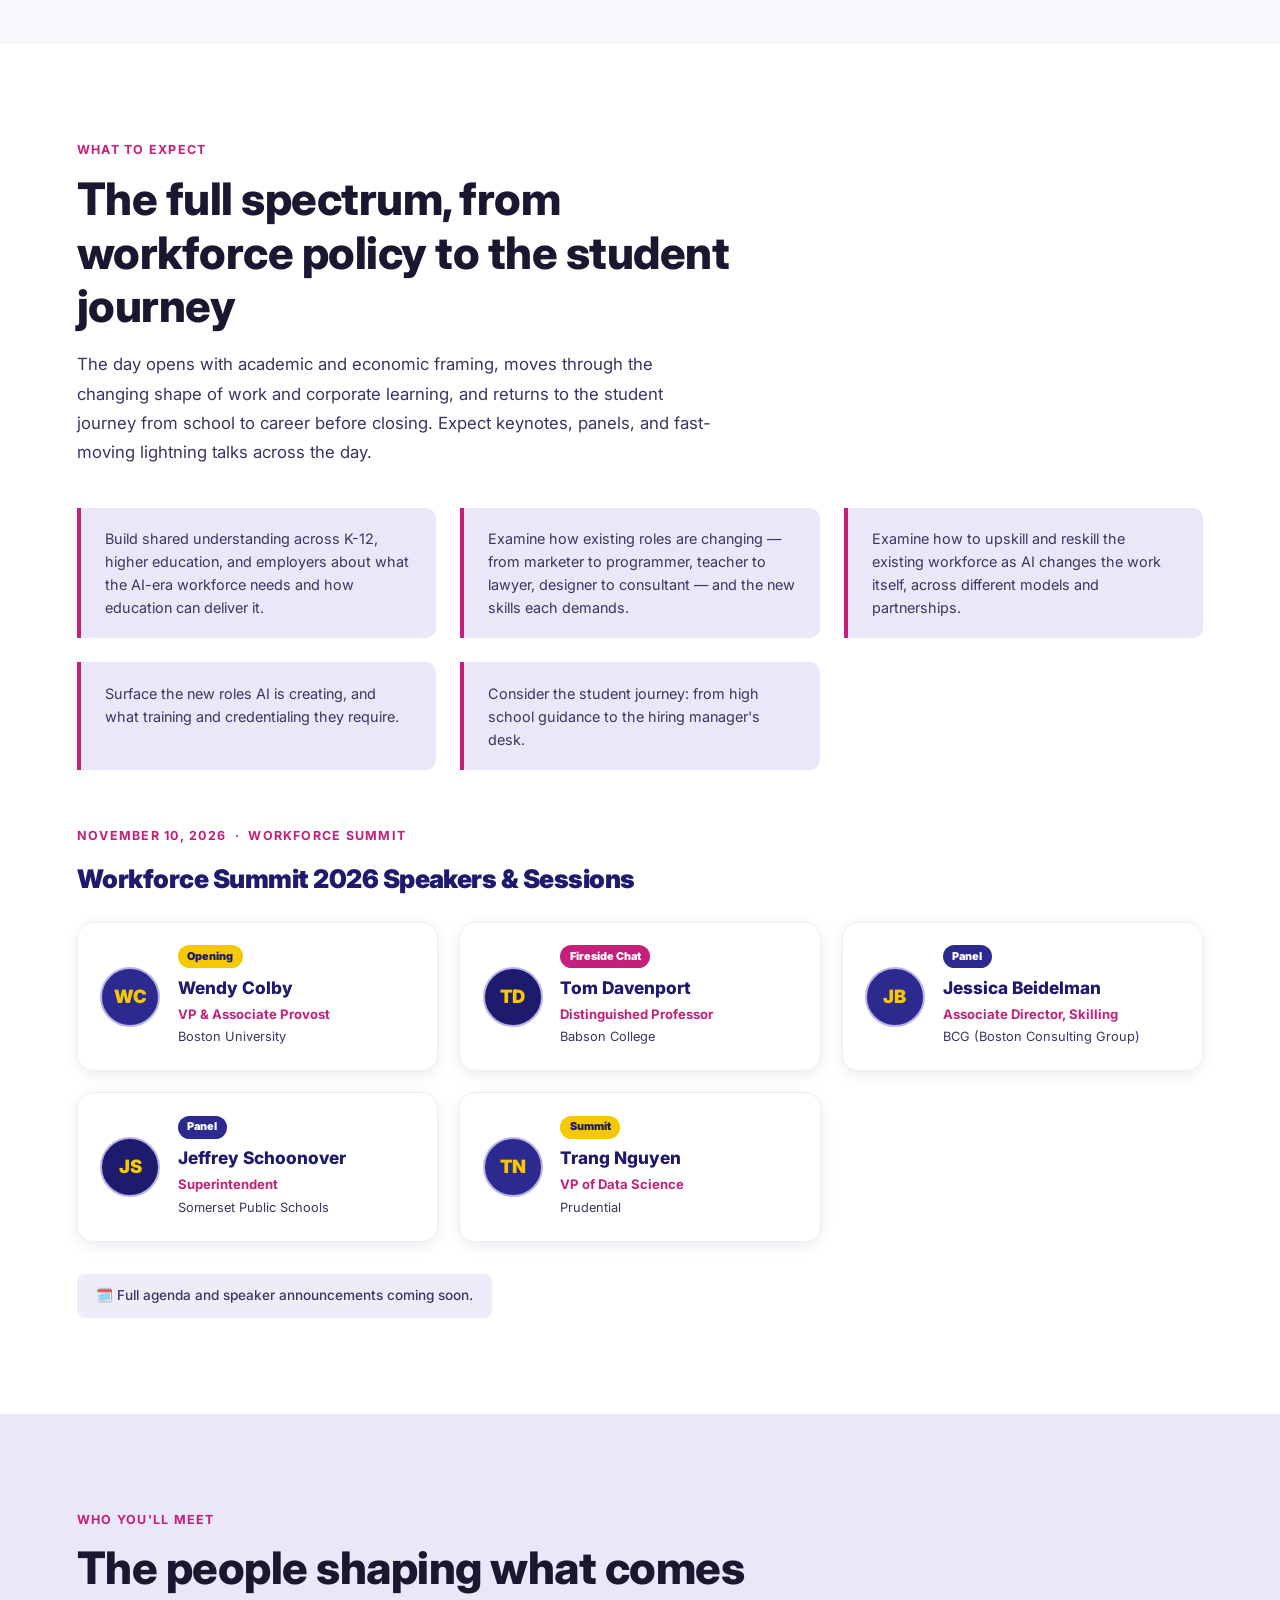
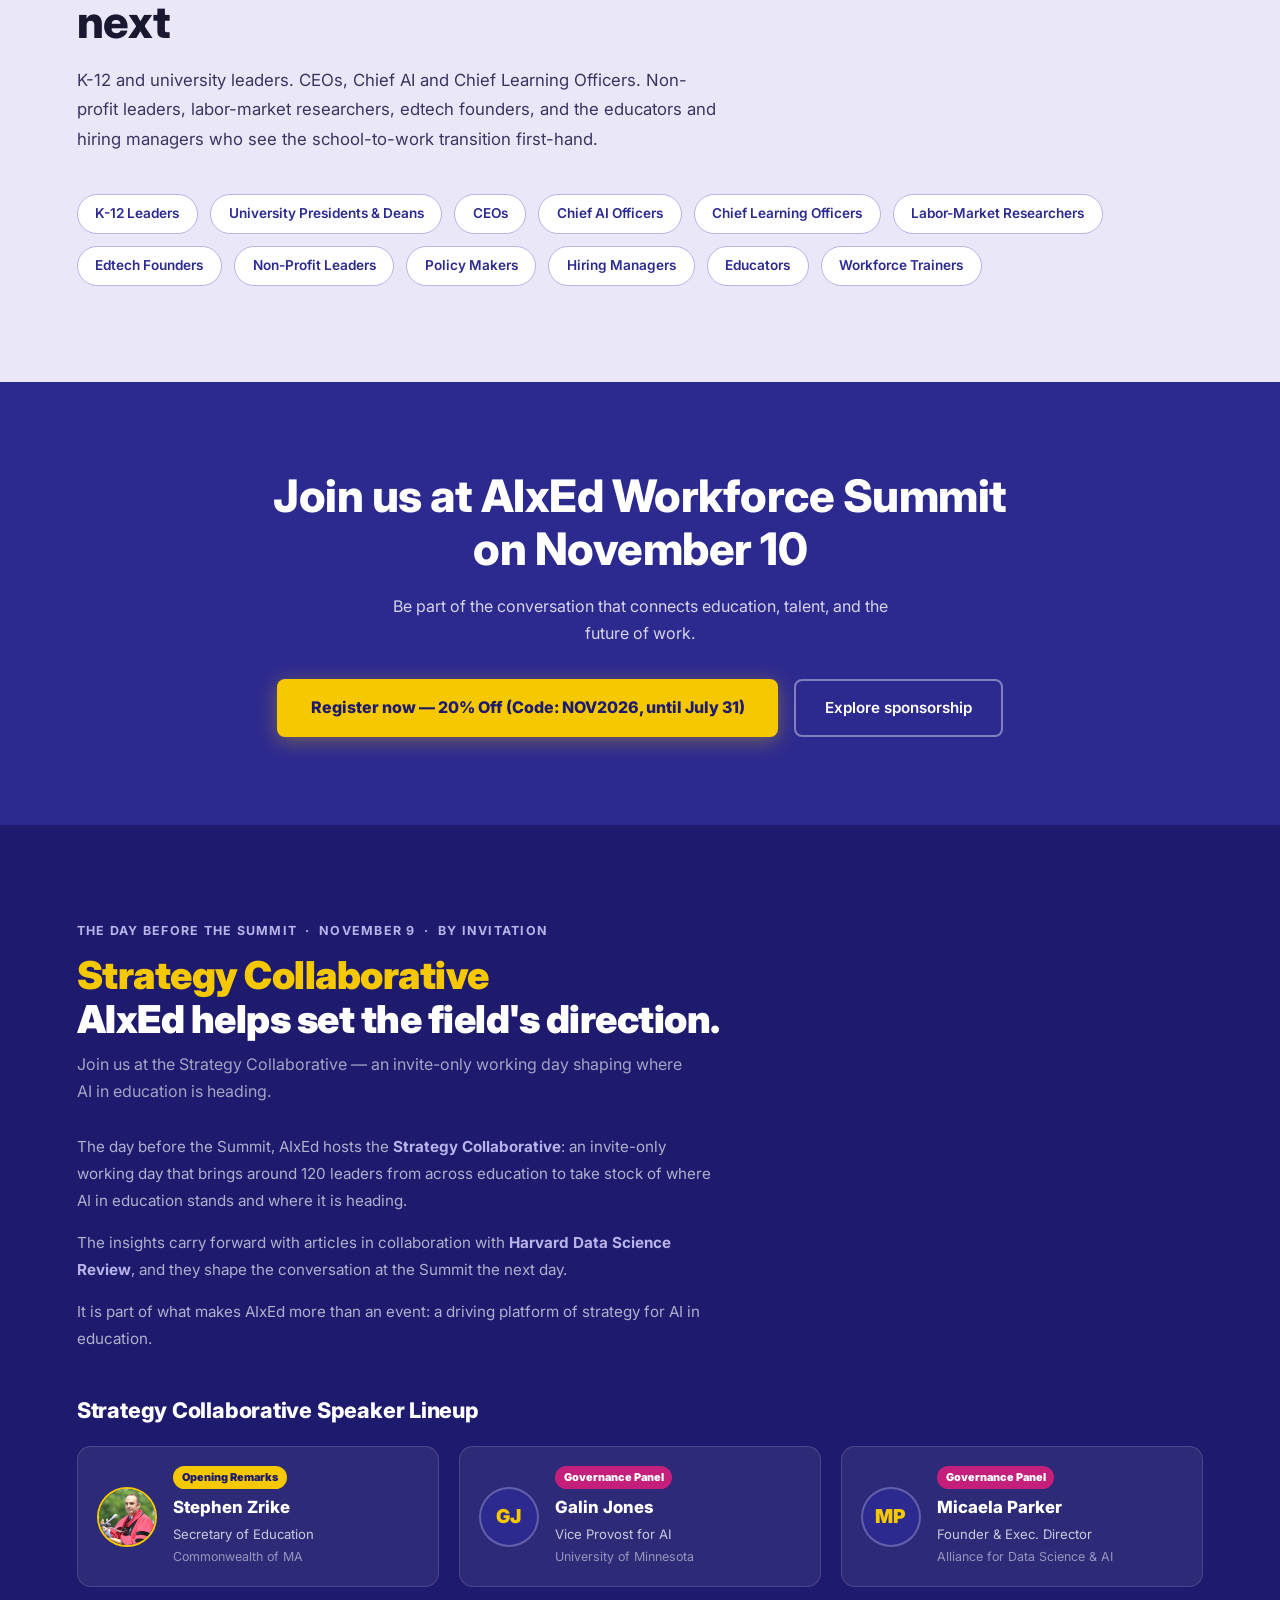
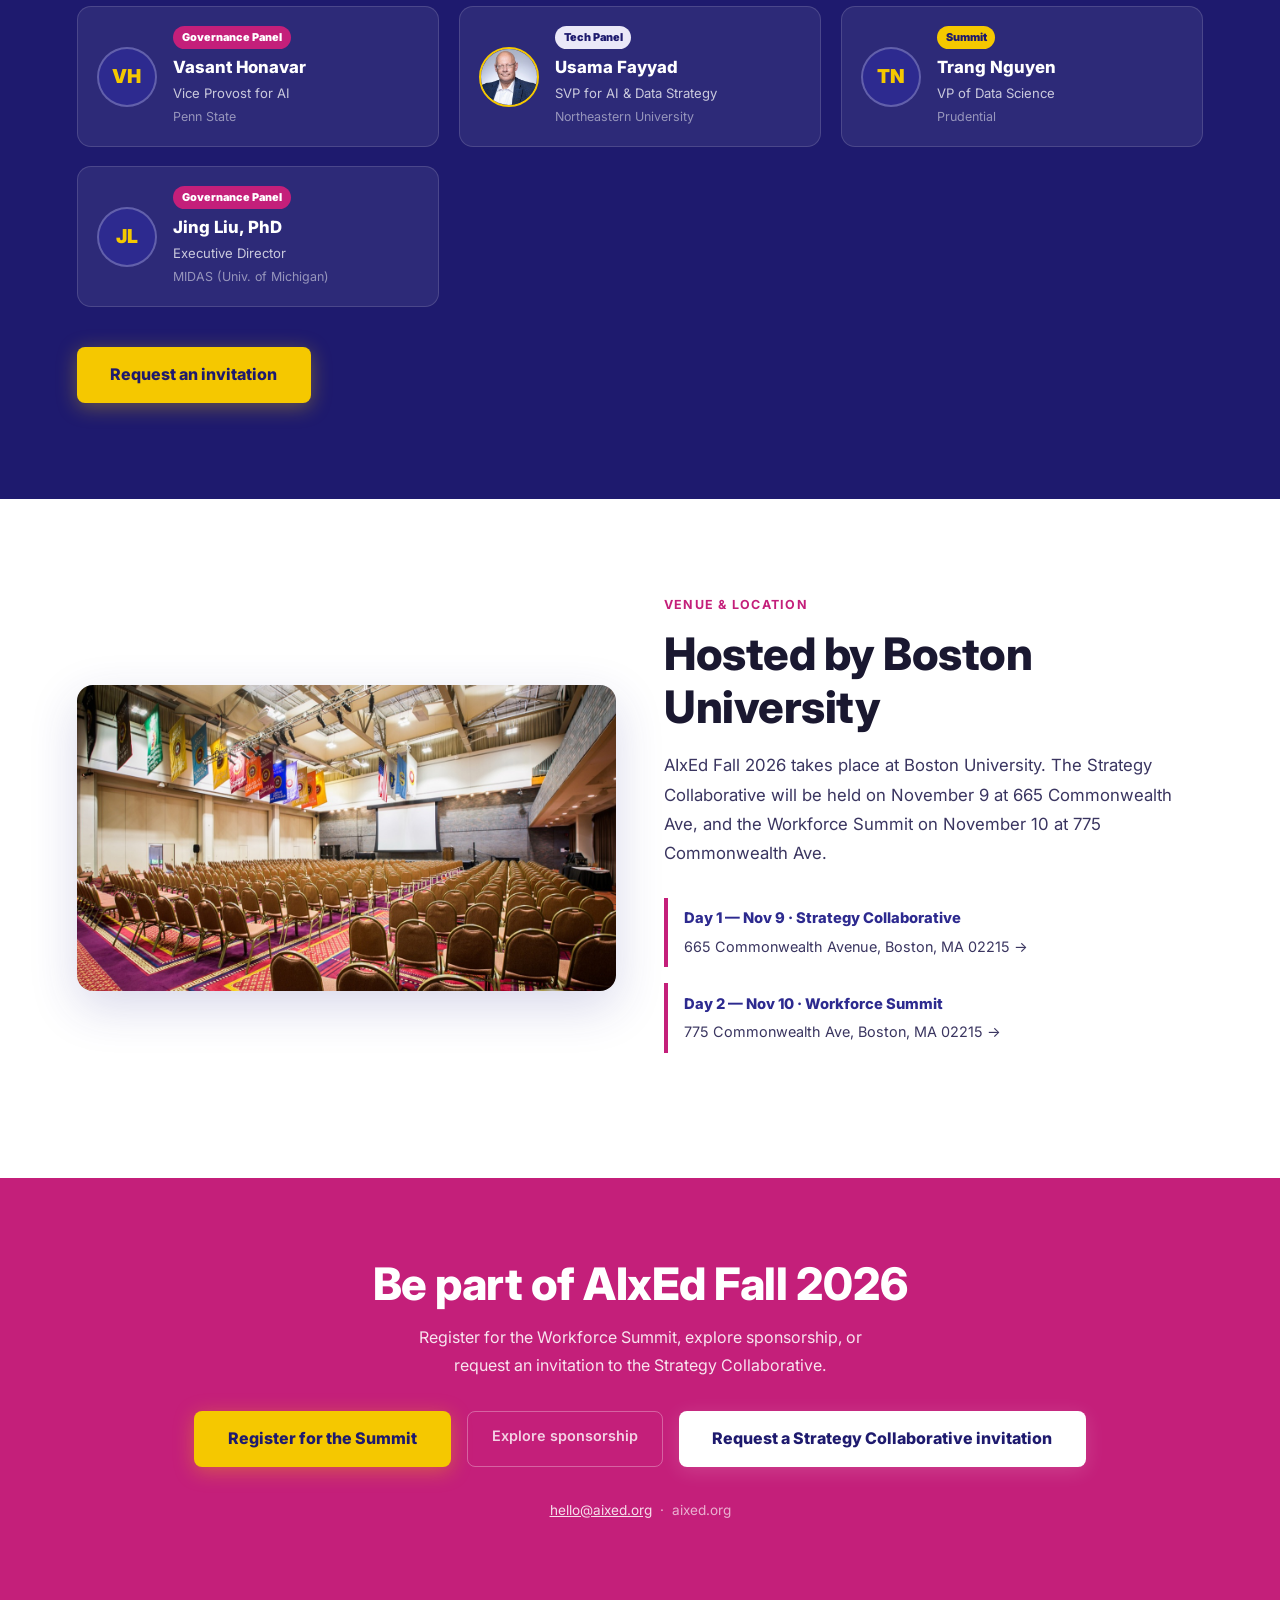
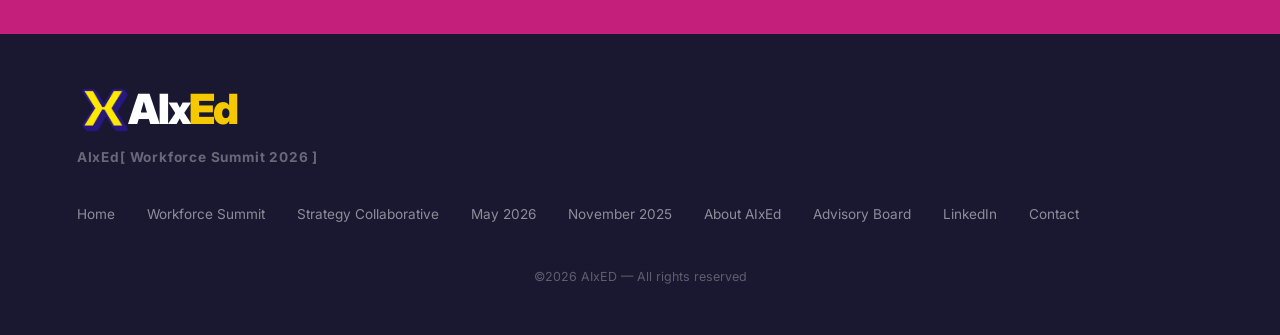
==== commit 44521c07: "feat: add Workforce Summit 2026 speakers and sessions lineup" ====
--- a/index.html
+++ b/index.html
@@ -378,6 +378,72 @@
     <div class="agenda-item"><p>Surface the new roles AI is creating, and what training and credentialing they require.</p></div>
     <div class="agenda-item"><p>Consider the student journey: from high school guidance to the hiring manager's desk.</p></div>
   </div>
+
+  <!-- ── WORKFORCE SUMMIT 2026 SPEAKERS GRID ── -->
+  <div style="margin-top: 3.5rem;">
+    <div class="section-eyebrow">November 10, 2026 &nbsp;·&nbsp; Workforce Summit</div>
+    <h3 style="color: var(--indigo-deep); font-size: 1.6rem; font-weight: 900; margin-bottom: 1.4rem; letter-spacing: -0.02em;">
+      Workforce Summit 2026 Speakers &amp; Sessions
+    </h3>
+    <div style="display: grid; grid-template-columns: repeat(auto-fit, minmax(280px, 1fr)); gap: 1.3rem;">
+      
+      <!-- Wendy Colby -->
+      <div style="background: var(--white); border: 1px solid var(--gray-100); border-radius: 16px; padding: 1.4rem; display: flex; gap: 1.1rem; align-items: center; box-shadow: var(--shadow-sm); transition: transform 0.2s, box-shadow 0.2s;">
+        <div style="width: 60px; height: 60px; border-radius: 50%; background: var(--indigo); color: var(--yellow); font-weight: 900; font-size: 1.15rem; display: flex; align-items: center; justify-content: center; border: 2px solid var(--lavender-dark); flex-shrink: 0;">WC</div>
+        <div style="display: flex; flex-direction: column; gap: 0.15rem;">
+          <span style="background: var(--yellow); color: var(--indigo-deep); font-size: 0.68rem; font-weight: 900; padding: 0.18rem 0.6rem; border-radius: 999px; align-self: flex-start; margin-bottom: 0.2rem;">Opening</span>
+          <strong style="color: var(--indigo-deep); font-size: 1.08rem; font-weight: 800;">Wendy Colby</strong>
+          <span style="color: var(--magenta); font-size: 0.82rem; font-weight: 700;">VP & Associate Provost</span>
+          <span style="color: var(--gray-700); font-size: 0.8rem;">Boston University</span>
+        </div>
+      </div>
+
+      <!-- Tom Davenport -->
+      <div style="background: var(--white); border: 1px solid var(--gray-100); border-radius: 16px; padding: 1.4rem; display: flex; gap: 1.1rem; align-items: center; box-shadow: var(--shadow-sm); transition: transform 0.2s, box-shadow 0.2s;">
+        <div style="width: 60px; height: 60px; border-radius: 50%; background: var(--indigo-deep); color: var(--yellow); font-weight: 900; font-size: 1.15rem; display: flex; align-items: center; justify-content: center; border: 2px solid var(--lavender-dark); flex-shrink: 0;">TD</div>
+        <div style="display: flex; flex-direction: column; gap: 0.15rem;">
+          <span style="background: var(--magenta); color: var(--white); font-size: 0.68rem; font-weight: 900; padding: 0.18rem 0.6rem; border-radius: 999px; align-self: flex-start; margin-bottom: 0.2rem;">Fireside Chat</span>
+          <strong style="color: var(--indigo-deep); font-size: 1.08rem; font-weight: 800;">Tom Davenport</strong>
+          <span style="color: var(--magenta); font-size: 0.82rem; font-weight: 700;">Distinguished Professor</span>
+          <span style="color: var(--gray-700); font-size: 0.8rem;">Babson College</span>
+        </div>
+      </div>
+
+      <!-- Jessica Beidelman -->
+      <div style="background: var(--white); border: 1px solid var(--gray-100); border-radius: 16px; padding: 1.4rem; display: flex; gap: 1.1rem; align-items: center; box-shadow: var(--shadow-sm); transition: transform 0.2s, box-shadow 0.2s;">
+        <div style="width: 60px; height: 60px; border-radius: 50%; background: var(--indigo); color: var(--yellow); font-weight: 900; font-size: 1.15rem; display: flex; align-items: center; justify-content: center; border: 2px solid var(--lavender-dark); flex-shrink: 0;">JB</div>
+        <div style="display: flex; flex-direction: column; gap: 0.15rem;">
+          <span style="background: var(--indigo); color: var(--white); font-size: 0.68rem; font-weight: 900; padding: 0.18rem 0.6rem; border-radius: 999px; align-self: flex-start; margin-bottom: 0.2rem;">Panel</span>
+          <strong style="color: var(--indigo-deep); font-size: 1.08rem; font-weight: 800;">Jessica Beidelman</strong>
+          <span style="color: var(--magenta); font-size: 0.82rem; font-weight: 700;">Associate Director, Skilling</span>
+          <span style="color: var(--gray-700); font-size: 0.8rem;">BCG (Boston Consulting Group)</span>
+        </div>
+      </div>
+
+      <!-- Jeffrey Schoonover -->
+      <div style="background: var(--white); border: 1px solid var(--gray-100); border-radius: 16px; padding: 1.4rem; display: flex; gap: 1.1rem; align-items: center; box-shadow: var(--shadow-sm); transition: transform 0.2s, box-shadow 0.2s;">
+        <div style="width: 60px; height: 60px; border-radius: 50%; background: var(--indigo-deep); color: var(--yellow); font-weight: 900; font-size: 1.15rem; display: flex; align-items: center; justify-content: center; border: 2px solid var(--lavender-dark); flex-shrink: 0;">JS</div>
+        <div style="display: flex; flex-direction: column; gap: 0.15rem;">
+          <span style="background: var(--indigo); color: var(--white); font-size: 0.68rem; font-weight: 900; padding: 0.18rem 0.6rem; border-radius: 999px; align-self: flex-start; margin-bottom: 0.2rem;">Panel</span>
+          <strong style="color: var(--indigo-deep); font-size: 1.08rem; font-weight: 800;">Jeffrey Schoonover</strong>
+          <span style="color: var(--magenta); font-size: 0.82rem; font-weight: 700;">Superintendent</span>
+          <span style="color: var(--gray-700); font-size: 0.8rem;">Somerset Public Schools</span>
+        </div>
+      </div>
+
+      <!-- Trang Nguyen -->
+      <div style="background: var(--white); border: 1px solid var(--gray-100); border-radius: 16px; padding: 1.4rem; display: flex; gap: 1.1rem; align-items: center; box-shadow: var(--shadow-sm); transition: transform 0.2s, box-shadow 0.2s;">
+        <div style="width: 60px; height: 60px; border-radius: 50%; background: var(--indigo); color: var(--yellow); font-weight: 900; font-size: 1.15rem; display: flex; align-items: center; justify-content: center; border: 2px solid var(--lavender-dark); flex-shrink: 0;">TN</div>
+        <div style="display: flex; flex-direction: column; gap: 0.15rem;">
+          <span style="background: var(--yellow); color: var(--indigo-deep); font-size: 0.68rem; font-weight: 900; padding: 0.18rem 0.6rem; border-radius: 999px; align-self: flex-start; margin-bottom: 0.2rem;">Summit</span>
+          <strong style="color: var(--indigo-deep); font-size: 1.08rem; font-weight: 800;">Trang Nguyen</strong>
+          <span style="color: var(--magenta); font-size: 0.82rem; font-weight: 700;">VP of Data Science</span>
+          <span style="color: var(--gray-700); font-size: 0.8rem;">Prudential</span>
+        </div>
+      </div>
+
+    </div>
+  </div>
   <div class="agenda-note">🗓️ Full agenda and speaker announcements coming soon.</div>
 </section>
 
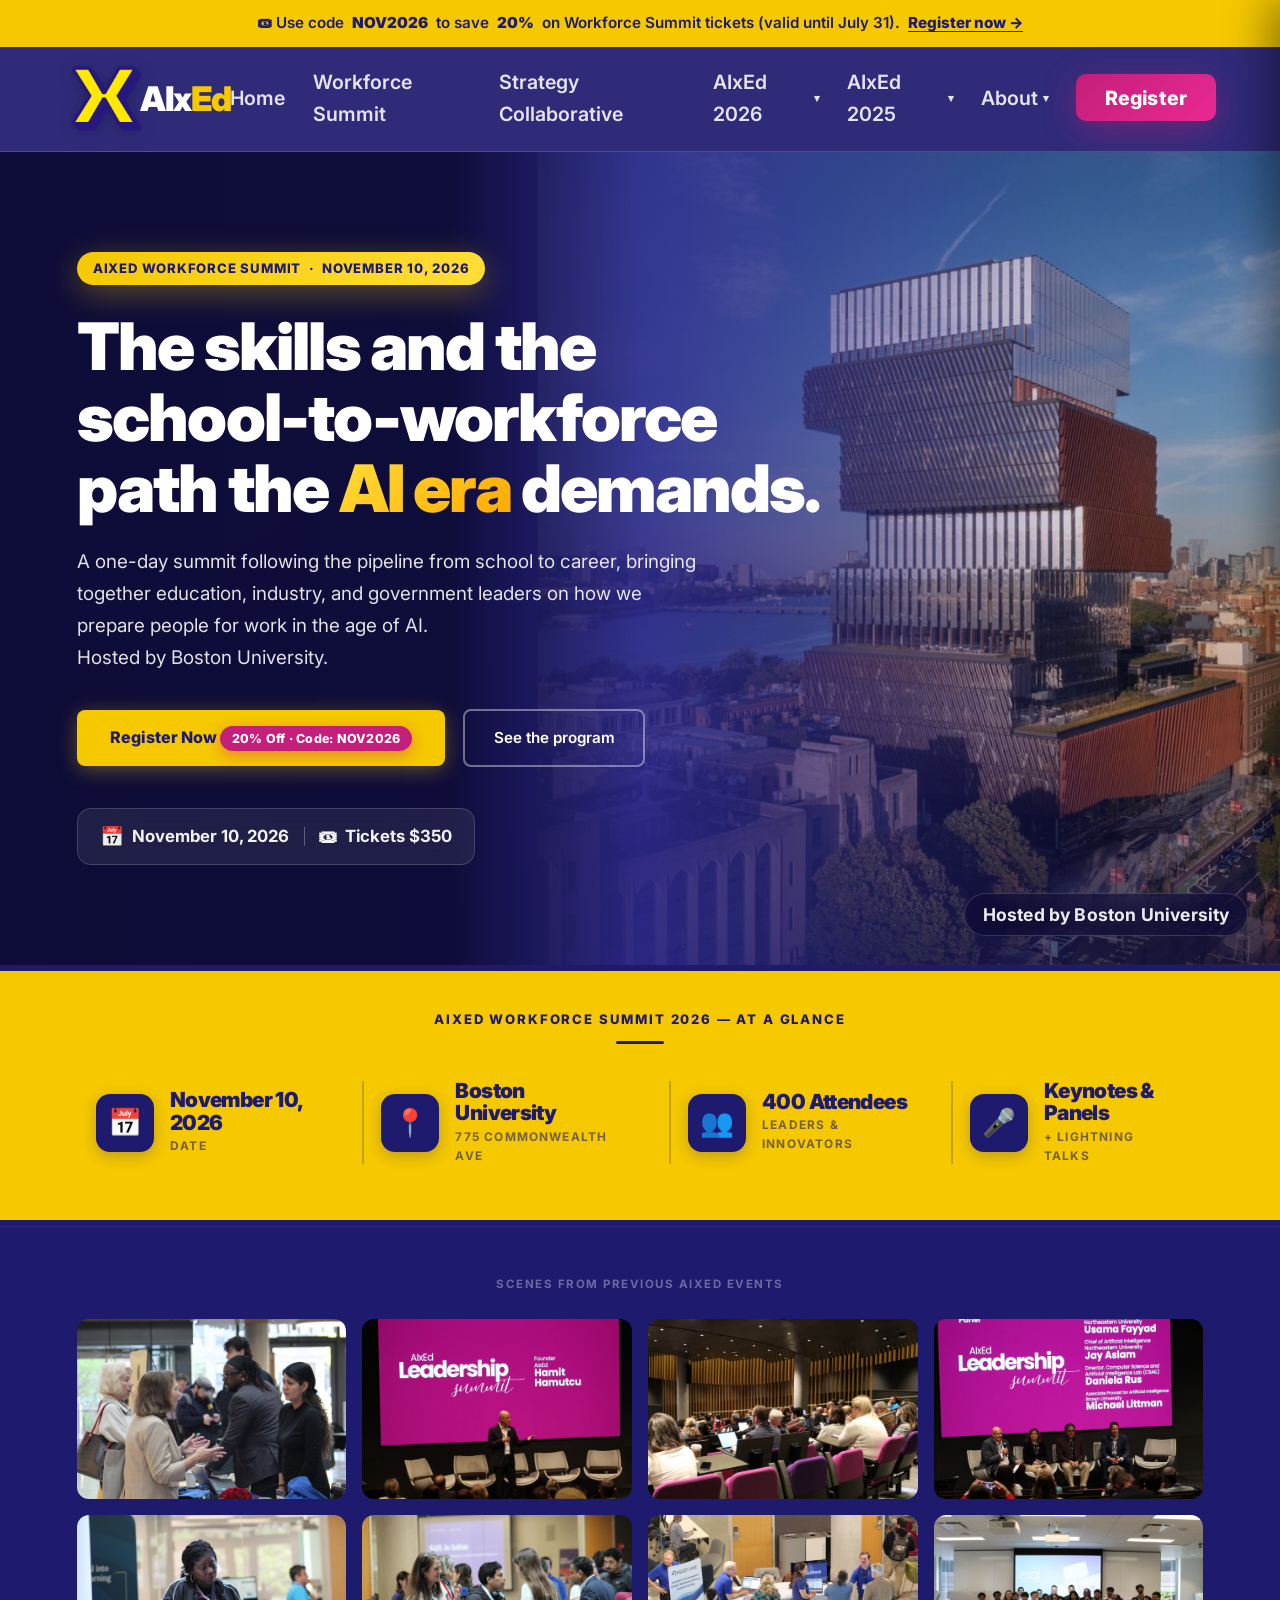
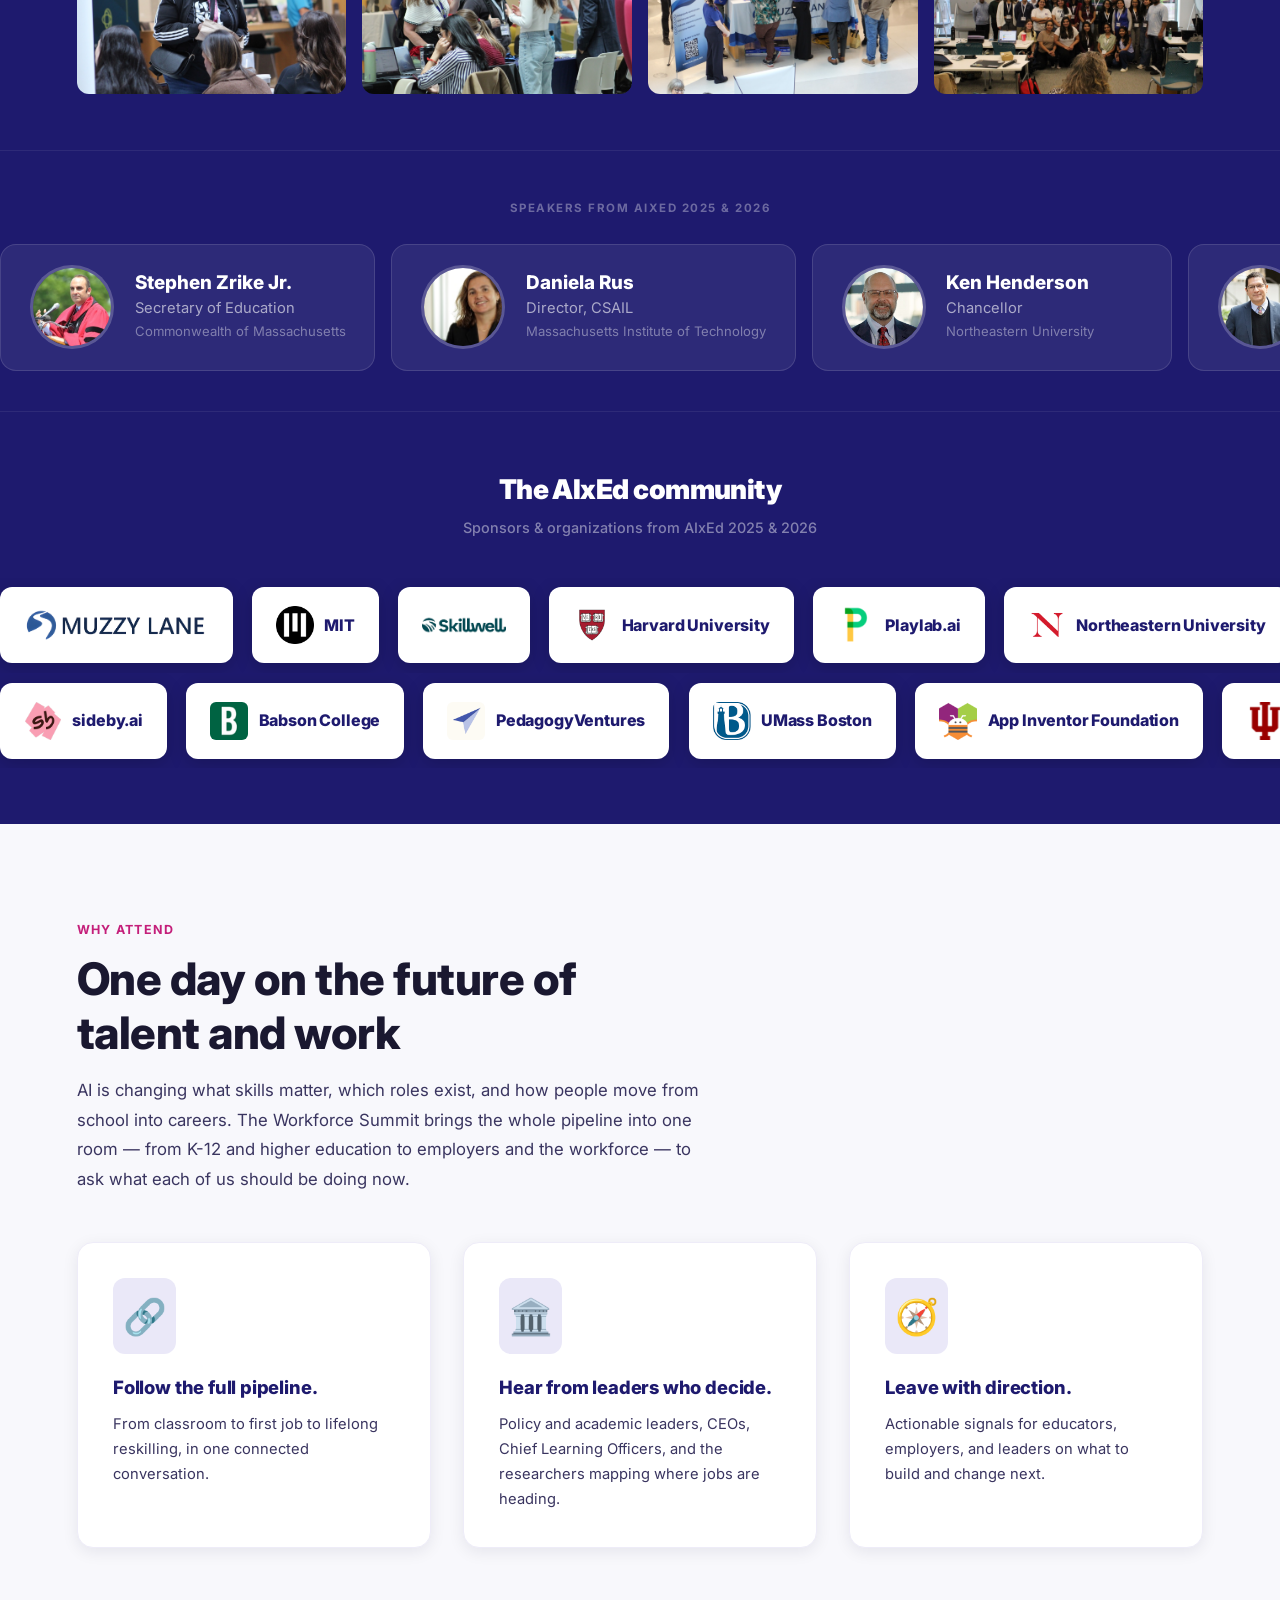
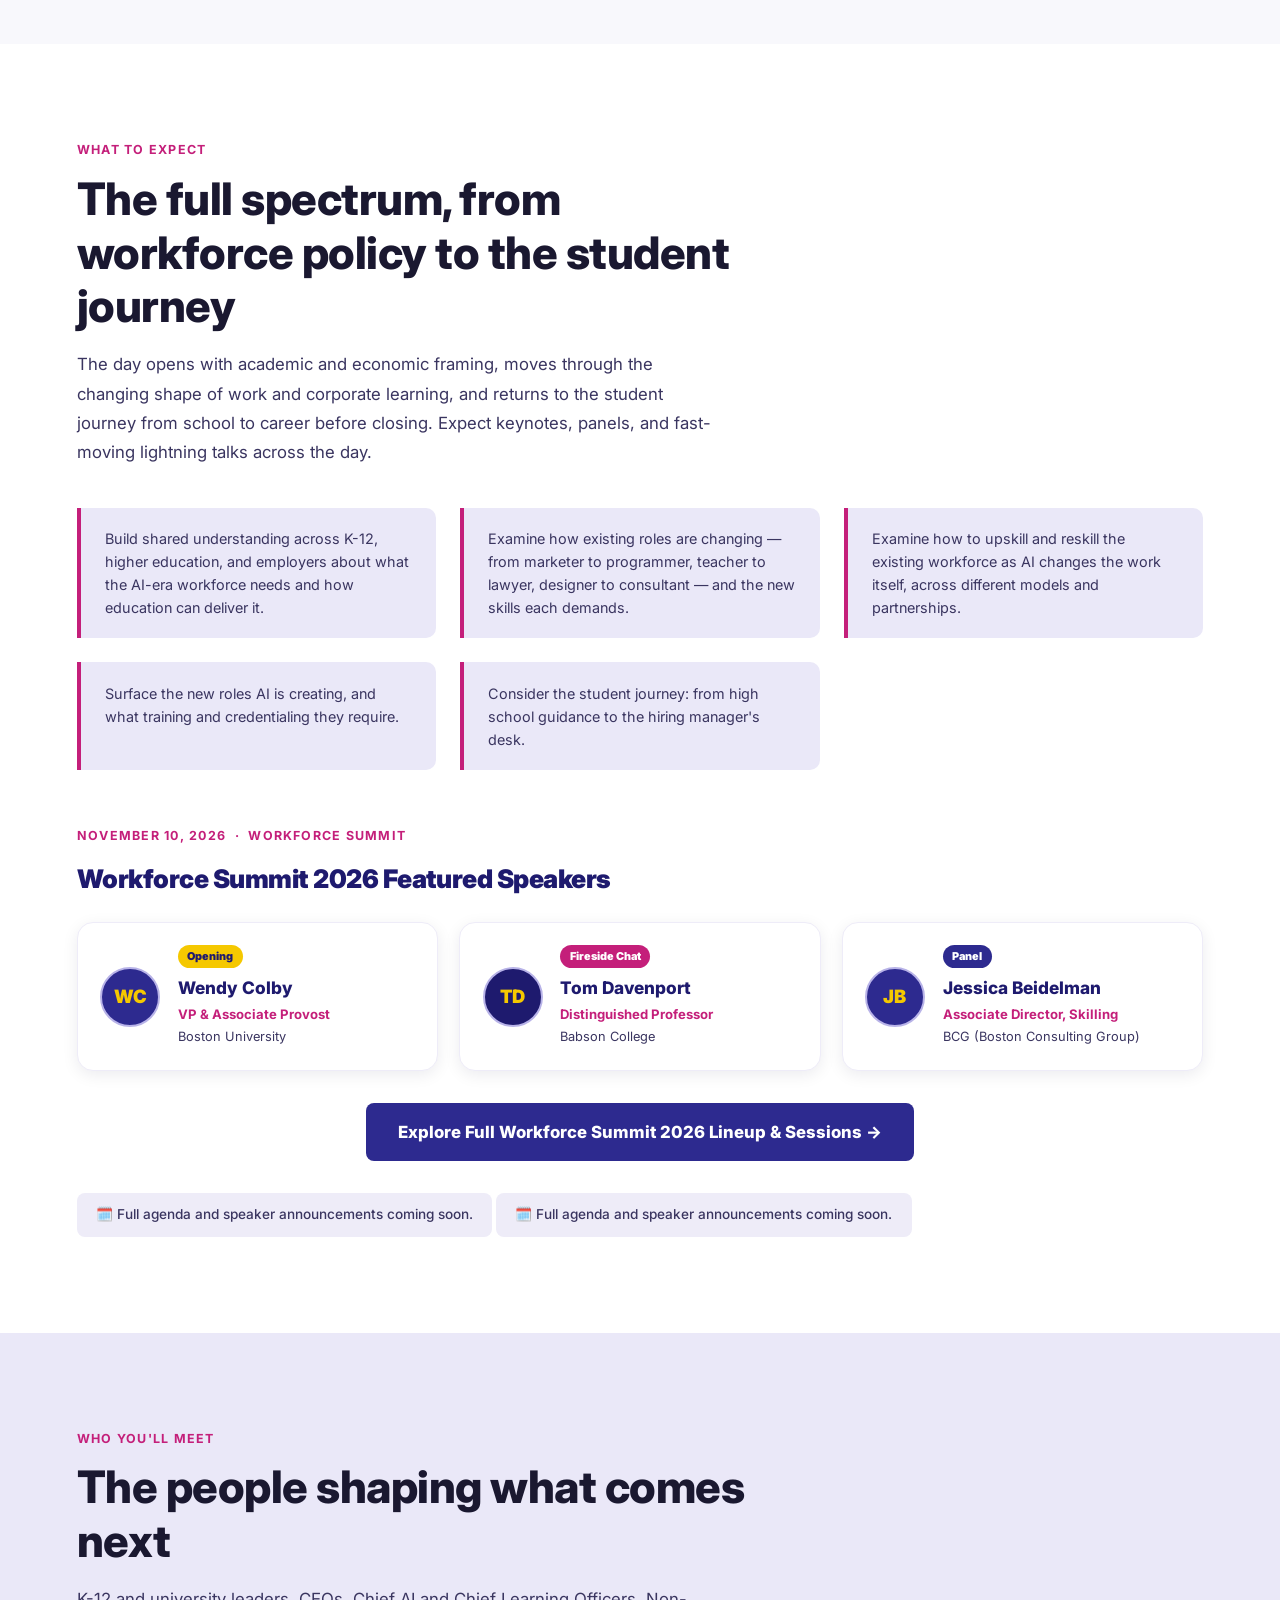
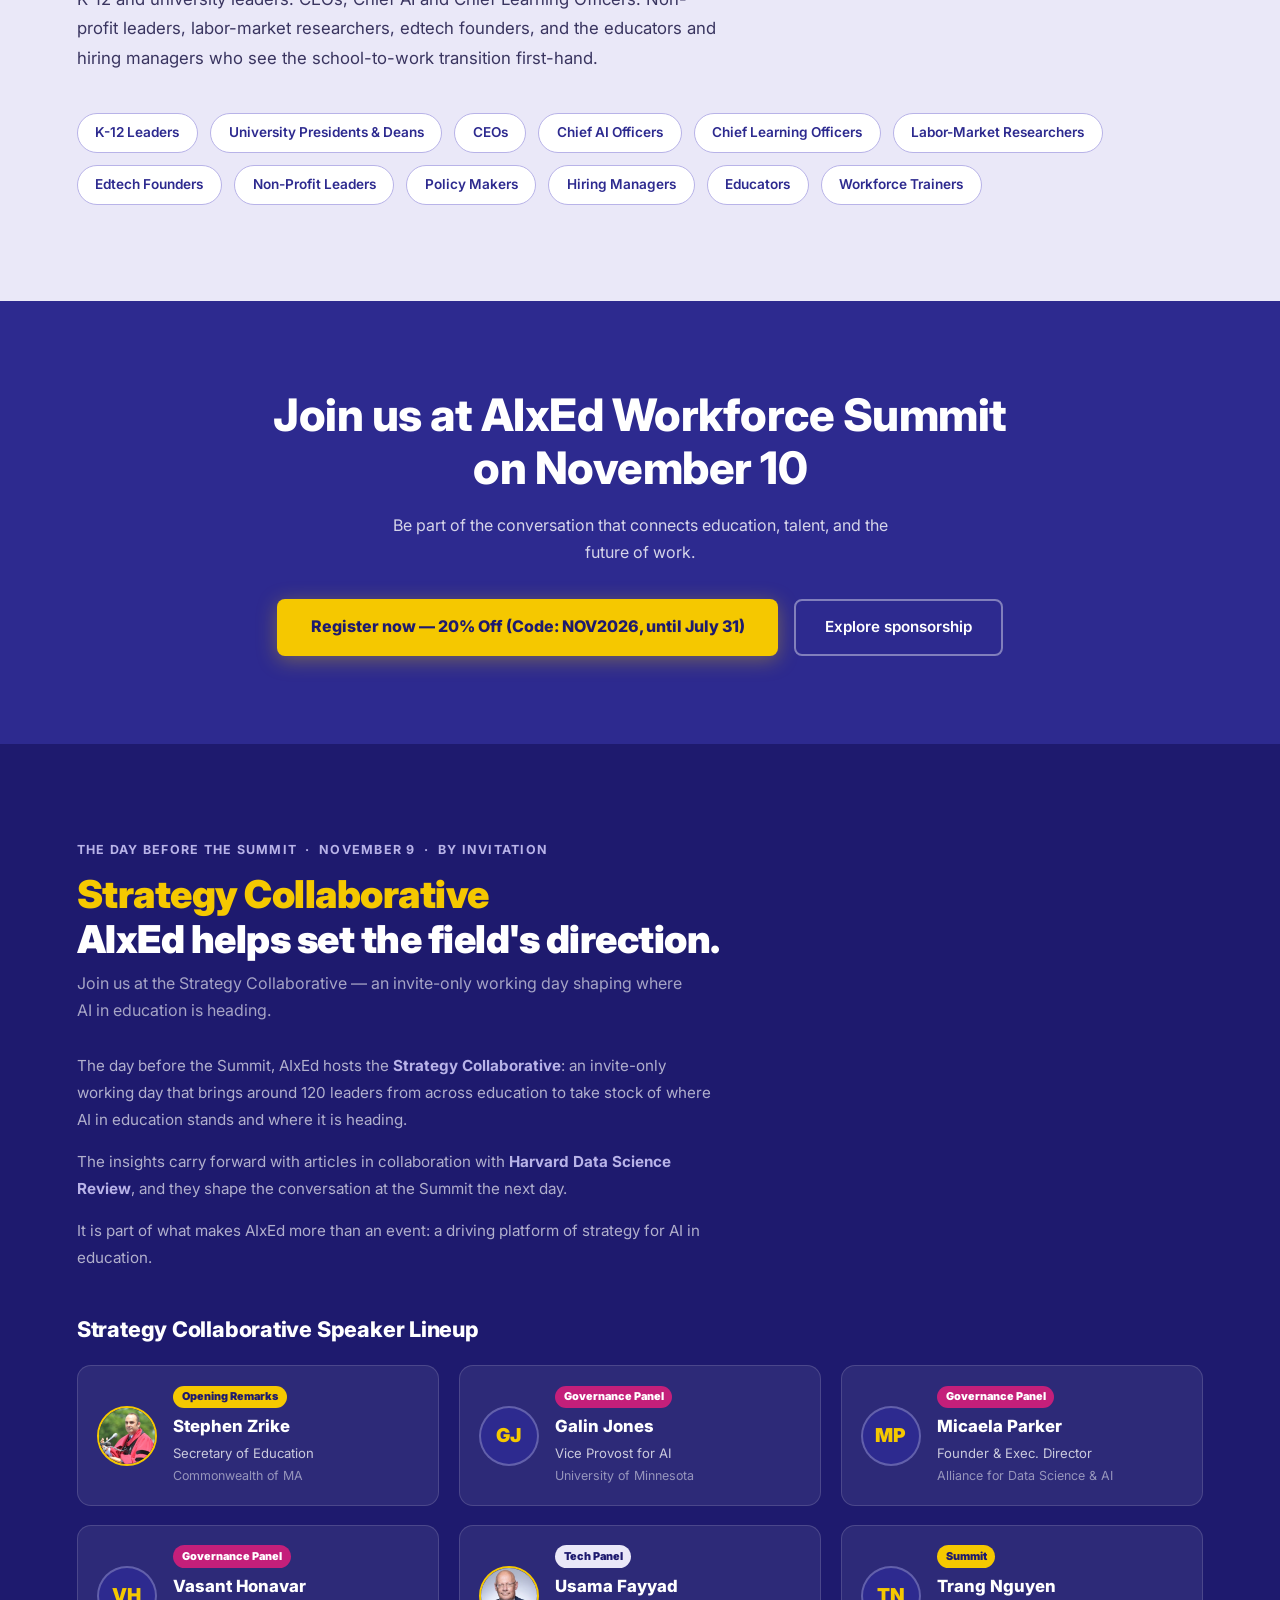
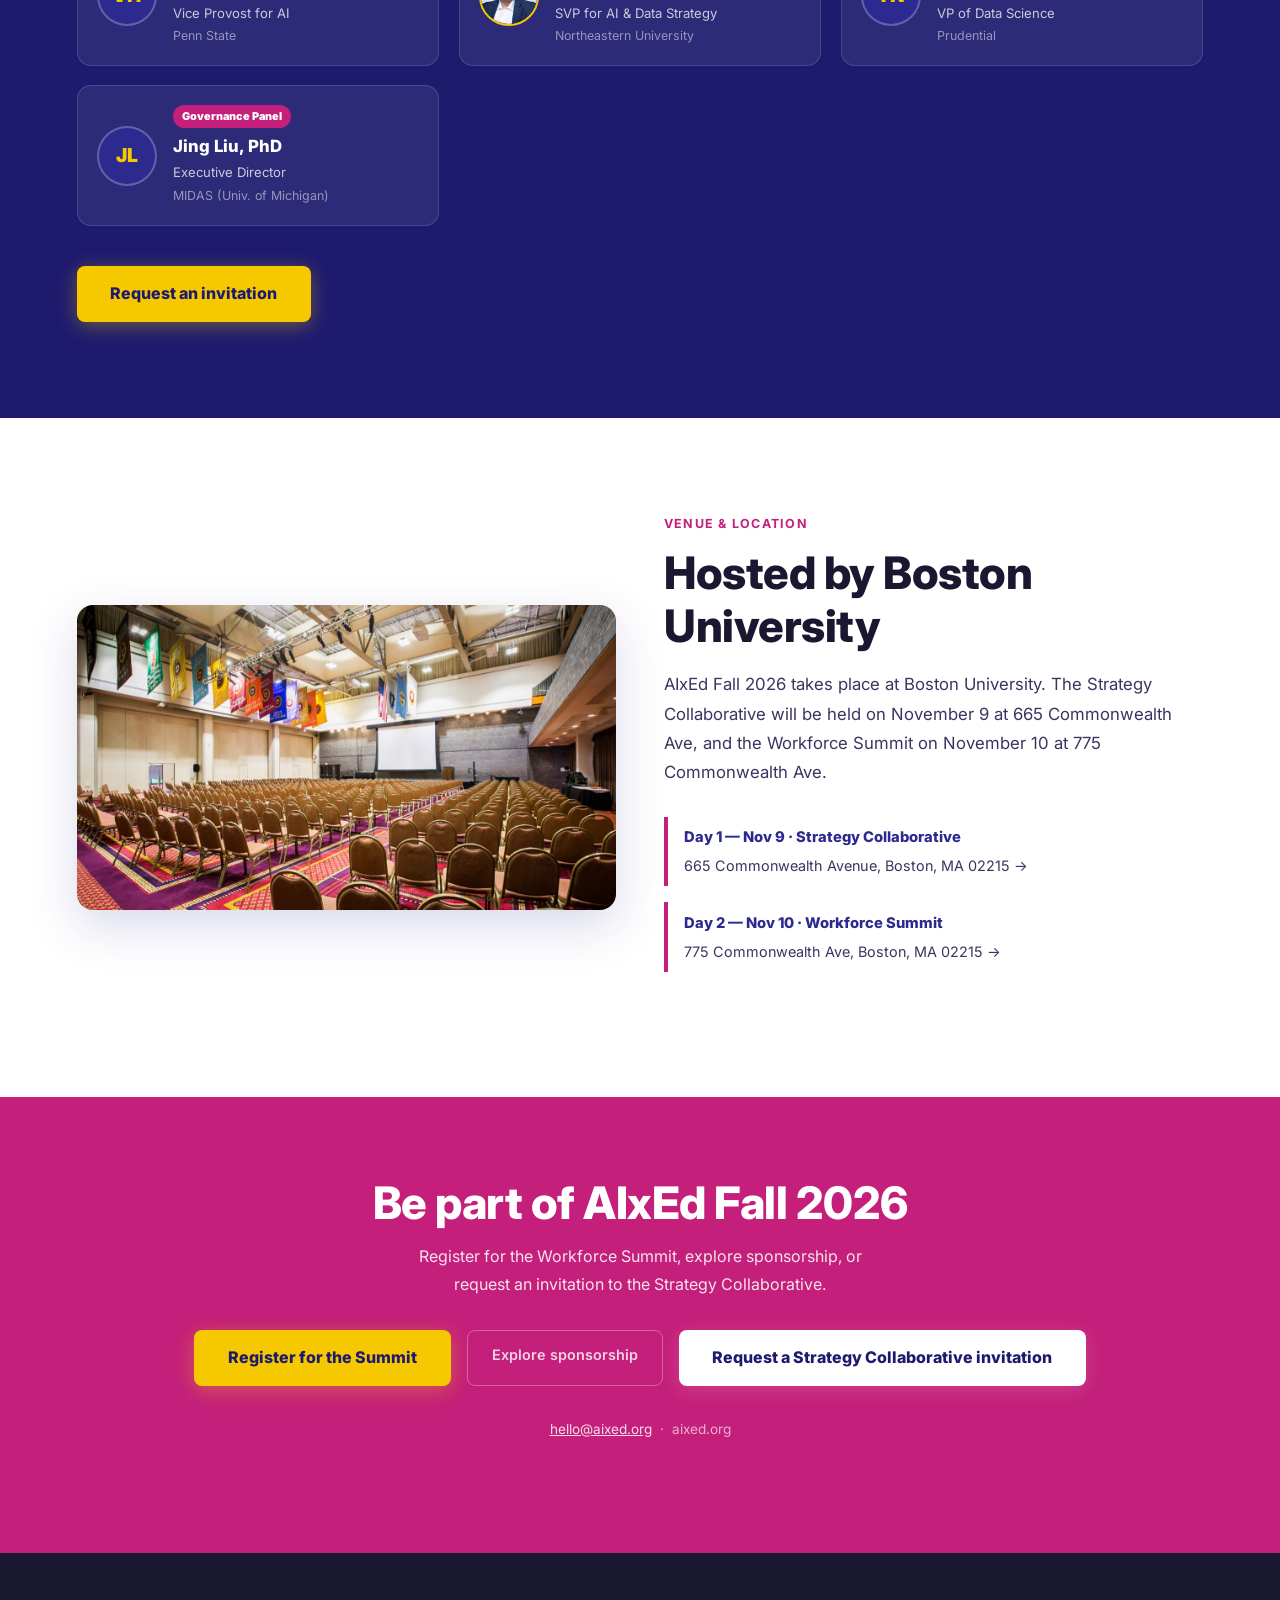
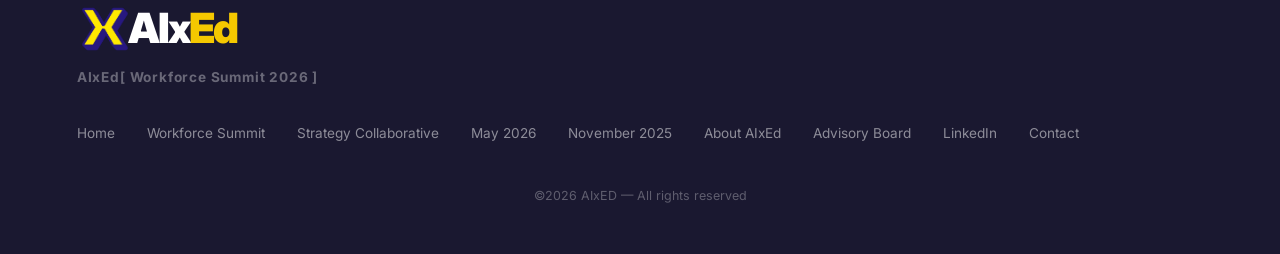
==== commit 3f2b5970: "feat: add dedicated workforcesummit2026.html page, nav dropdown item, and featured preview on homepa" ====
--- a/index.html
+++ b/index.html
@@ -29,9 +29,10 @@
     <li class="nav-dropdown">
       <a href="connect2026.html" class="nav-dropdown-toggle">AIxEd 2026 <span class="caret">▾</span></a>
       <ul class="nav-dropdown-menu">
+        <li><a href="workforcesummit2026.html">Workforce Summit 2026</a></li>
         <li><a href="connect.html">Connect Program</a></li>
         <li><a href="leadershipsummit2026.html">Leadership Summit</a></li>
-        <li><a href="2026speakers.html">Speaker Lineup</a></li>
+        <li><a href="2026speakers.html">May 2026 Speakers</a></li>
       </ul>
     </li>
     <li class="nav-dropdown">
@@ -379,11 +380,11 @@
     <div class="agenda-item"><p>Consider the student journey: from high school guidance to the hiring manager's desk.</p></div>
   </div>
 
-  <!-- ── WORKFORCE SUMMIT 2026 SPEAKERS GRID ── -->
+  <!-- ── WORKFORCE SUMMIT 2026 SPEAKERS FEATURED PREVIEW ── -->
   <div style="margin-top: 3.5rem;">
     <div class="section-eyebrow">November 10, 2026 &nbsp;·&nbsp; Workforce Summit</div>
     <h3 style="color: var(--indigo-deep); font-size: 1.6rem; font-weight: 900; margin-bottom: 1.4rem; letter-spacing: -0.02em;">
-      Workforce Summit 2026 Speakers &amp; Sessions
+      Workforce Summit 2026 Featured Speakers
     </h3>
     <div style="display: grid; grid-template-columns: repeat(auto-fit, minmax(280px, 1fr)); gap: 1.3rem;">
       
@@ -420,30 +421,16 @@
         </div>
       </div>
 
-      <!-- Jeffrey Schoonover -->
-      <div style="background: var(--white); border: 1px solid var(--gray-100); border-radius: 16px; padding: 1.4rem; display: flex; gap: 1.1rem; align-items: center; box-shadow: var(--shadow-sm); transition: transform 0.2s, box-shadow 0.2s;">
-        <div style="width: 60px; height: 60px; border-radius: 50%; background: var(--indigo-deep); color: var(--yellow); font-weight: 900; font-size: 1.15rem; display: flex; align-items: center; justify-content: center; border: 2px solid var(--lavender-dark); flex-shrink: 0;">JS</div>
-        <div style="display: flex; flex-direction: column; gap: 0.15rem;">
-          <span style="background: var(--indigo); color: var(--white); font-size: 0.68rem; font-weight: 900; padding: 0.18rem 0.6rem; border-radius: 999px; align-self: flex-start; margin-bottom: 0.2rem;">Panel</span>
-          <strong style="color: var(--indigo-deep); font-size: 1.08rem; font-weight: 800;">Jeffrey Schoonover</strong>
-          <span style="color: var(--magenta); font-size: 0.82rem; font-weight: 700;">Superintendent</span>
-          <span style="color: var(--gray-700); font-size: 0.8rem;">Somerset Public Schools</span>
-        </div>
-      </div>
-
-      <!-- Trang Nguyen -->
-      <div style="background: var(--white); border: 1px solid var(--gray-100); border-radius: 16px; padding: 1.4rem; display: flex; gap: 1.1rem; align-items: center; box-shadow: var(--shadow-sm); transition: transform 0.2s, box-shadow 0.2s;">
-        <div style="width: 60px; height: 60px; border-radius: 50%; background: var(--indigo); color: var(--yellow); font-weight: 900; font-size: 1.15rem; display: flex; align-items: center; justify-content: center; border: 2px solid var(--lavender-dark); flex-shrink: 0;">TN</div>
-        <div style="display: flex; flex-direction: column; gap: 0.15rem;">
-          <span style="background: var(--yellow); color: var(--indigo-deep); font-size: 0.68rem; font-weight: 900; padding: 0.18rem 0.6rem; border-radius: 999px; align-self: flex-start; margin-bottom: 0.2rem;">Summit</span>
-          <strong style="color: var(--indigo-deep); font-size: 1.08rem; font-weight: 800;">Trang Nguyen</strong>
-          <span style="color: var(--magenta); font-size: 0.82rem; font-weight: 700;">VP of Data Science</span>
-          <span style="color: var(--gray-700); font-size: 0.8rem;">Prudential</span>
-        </div>
-      </div>
-
-    </div>
-  </div>
+    </div>
+
+    <!-- CTA button to full page -->
+    <div style="margin-top: 2rem; text-align: center;">
+      <a href="workforcesummit2026.html" class="btn-indigo" style="font-size: 1.05rem; padding: 0.95rem 2rem;">
+        Explore Full Workforce Summit 2026 Lineup &amp; Sessions →
+      </a>
+    </div>
+  </div>
+  <div class="agenda-note">🗓️ Full agenda and speaker announcements coming soon.</div>
   <div class="agenda-note">🗓️ Full agenda and speaker announcements coming soon.</div>
 </section>
 
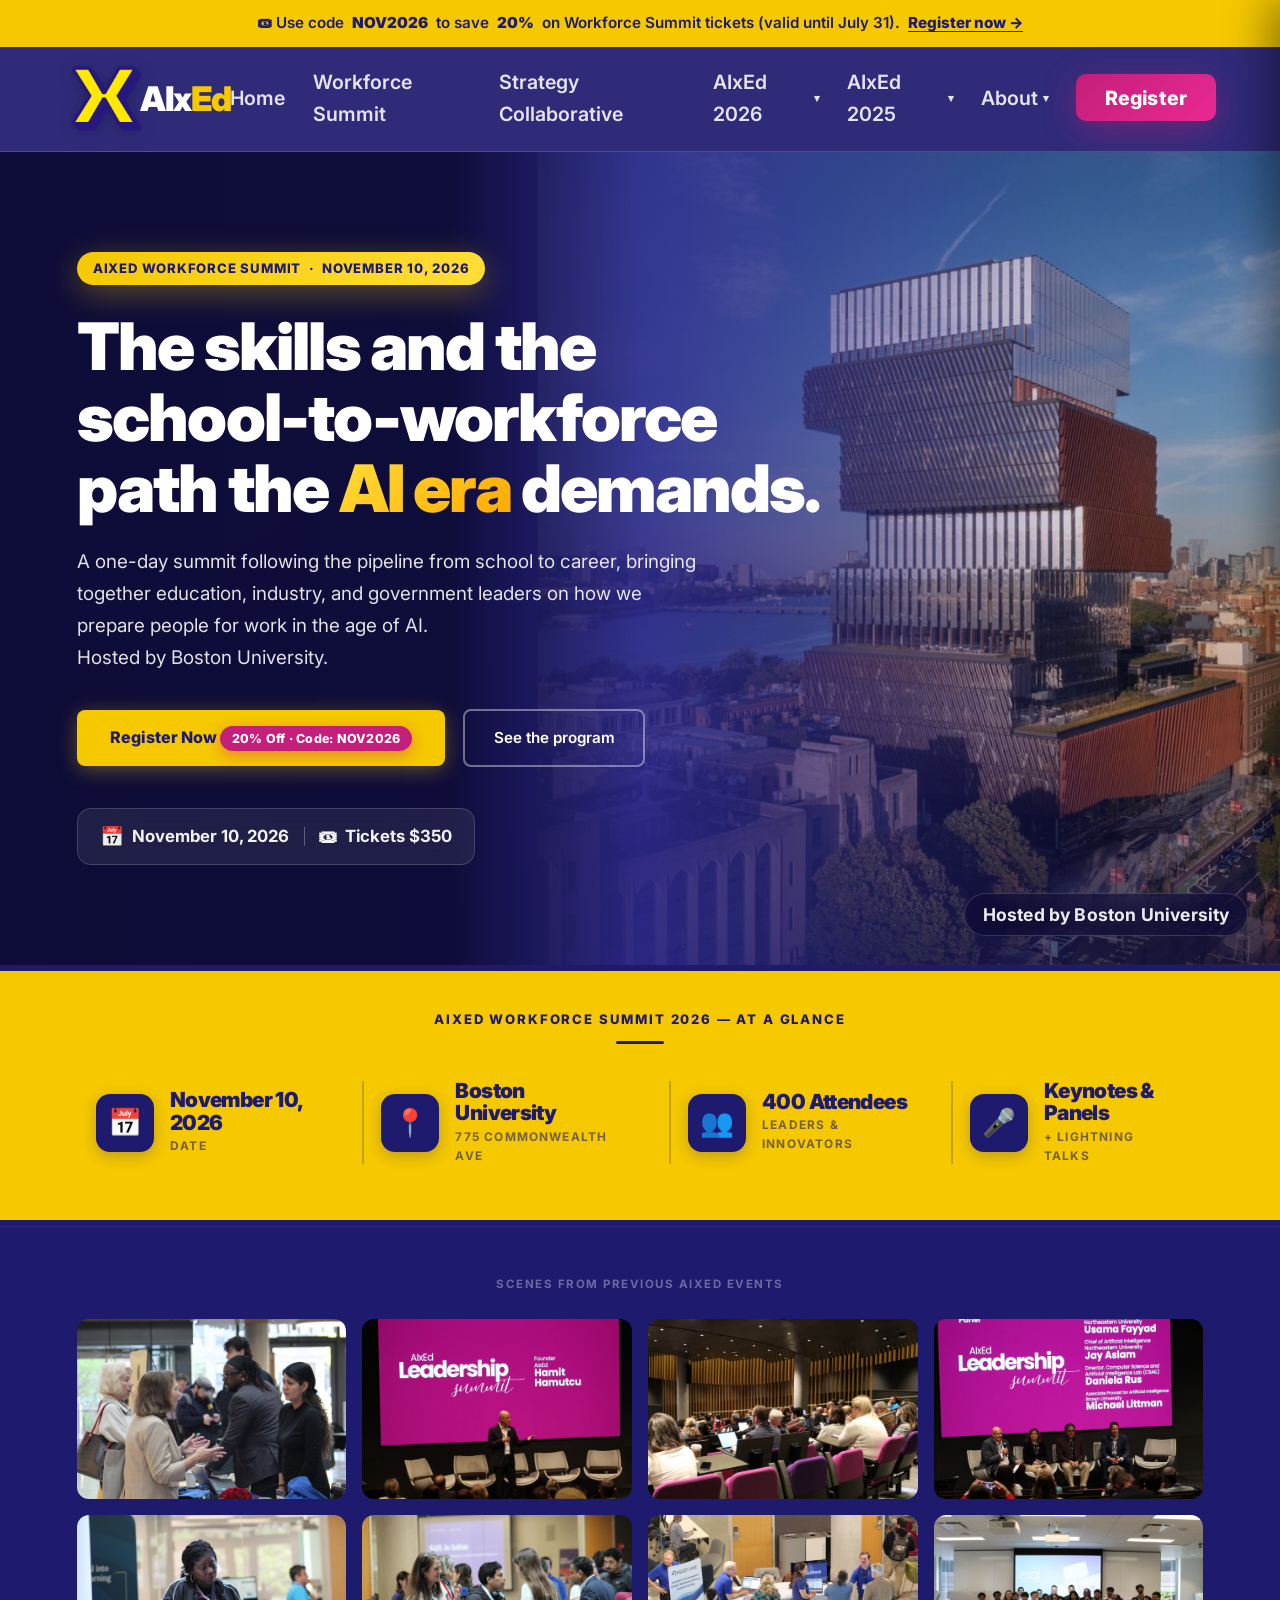
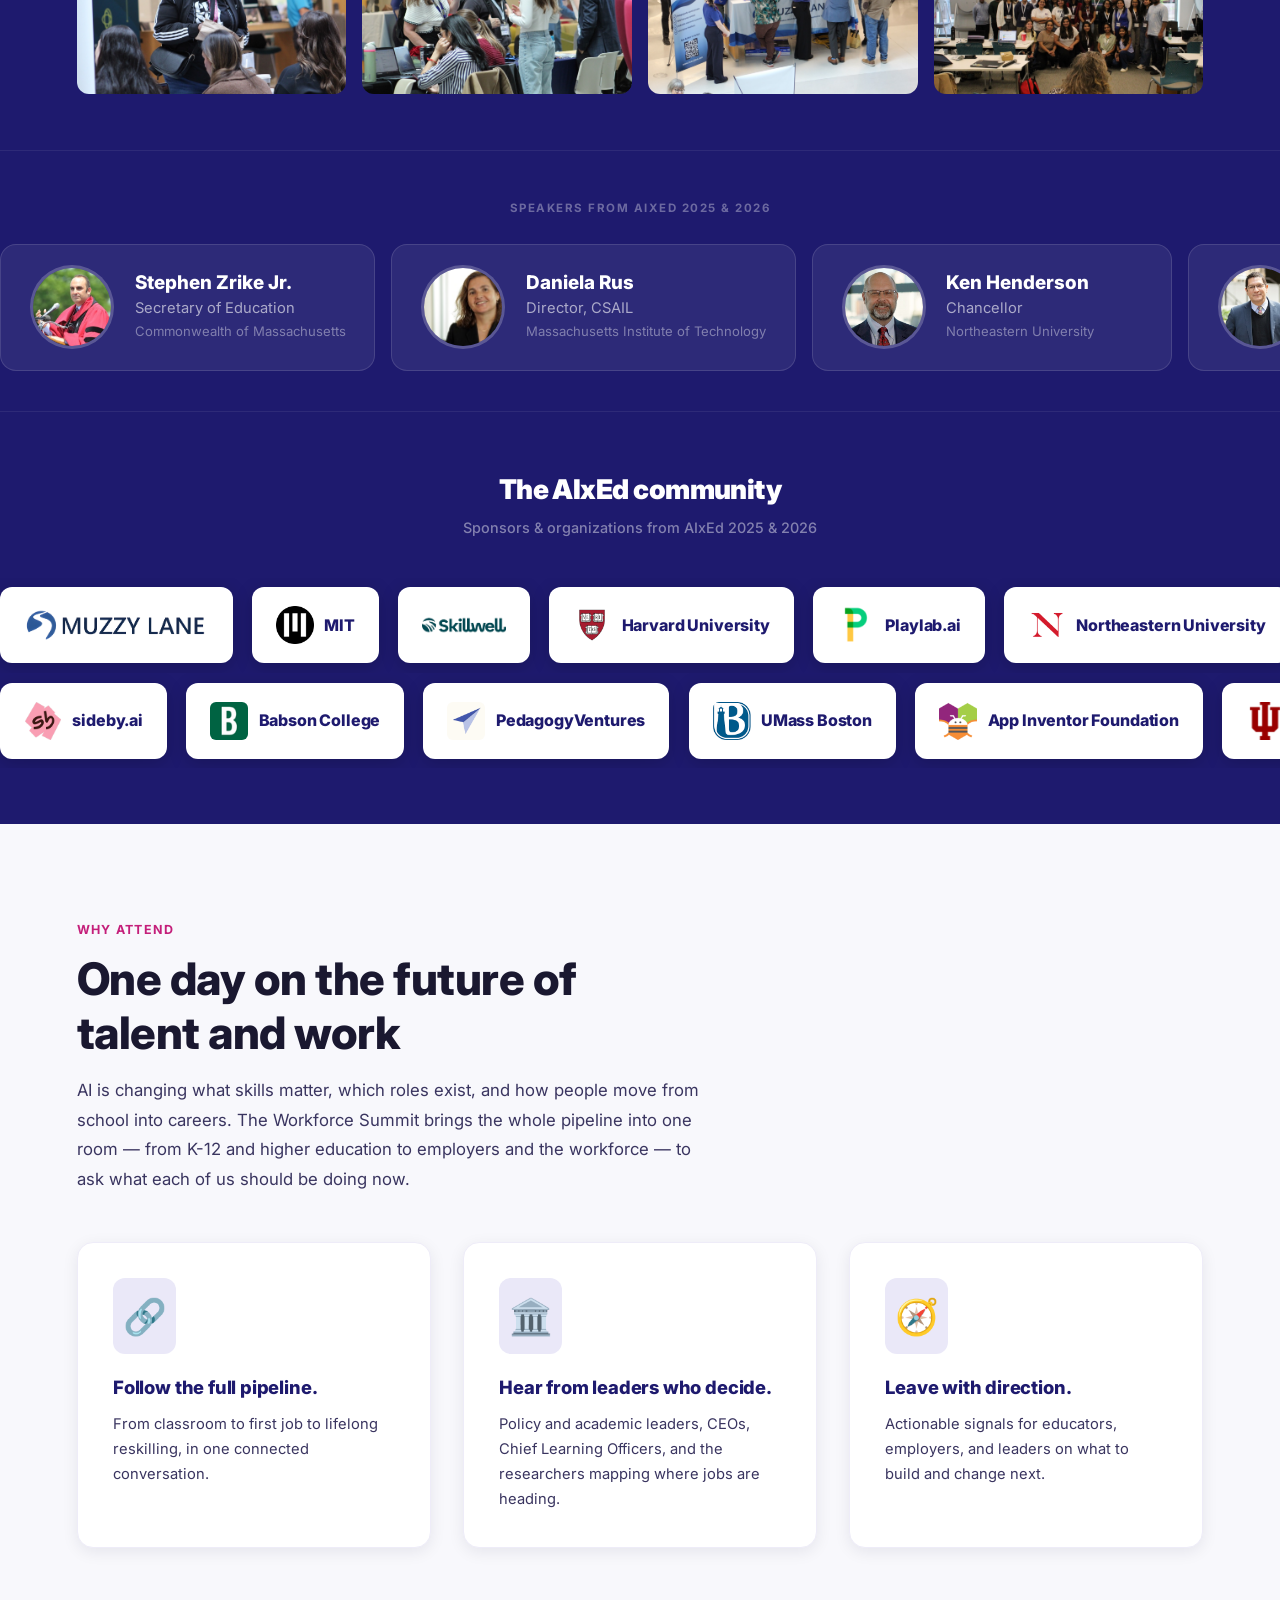
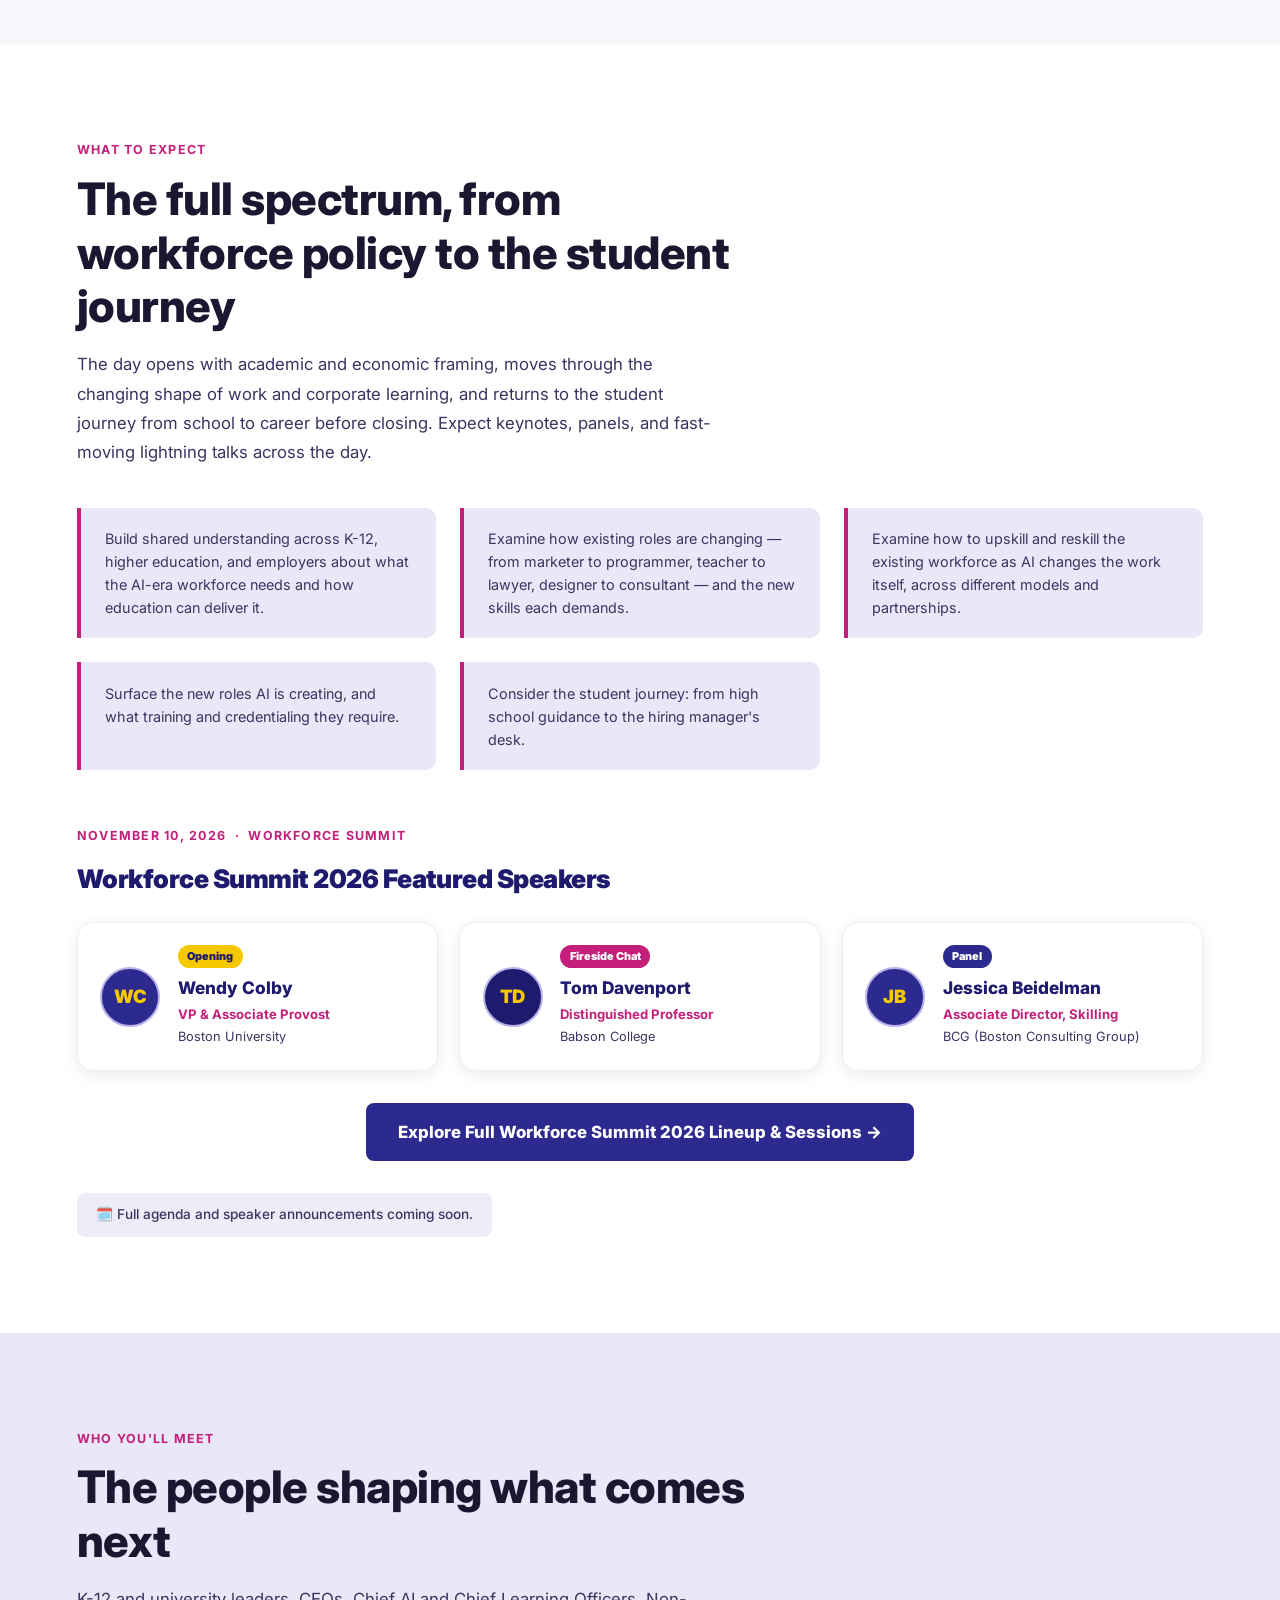
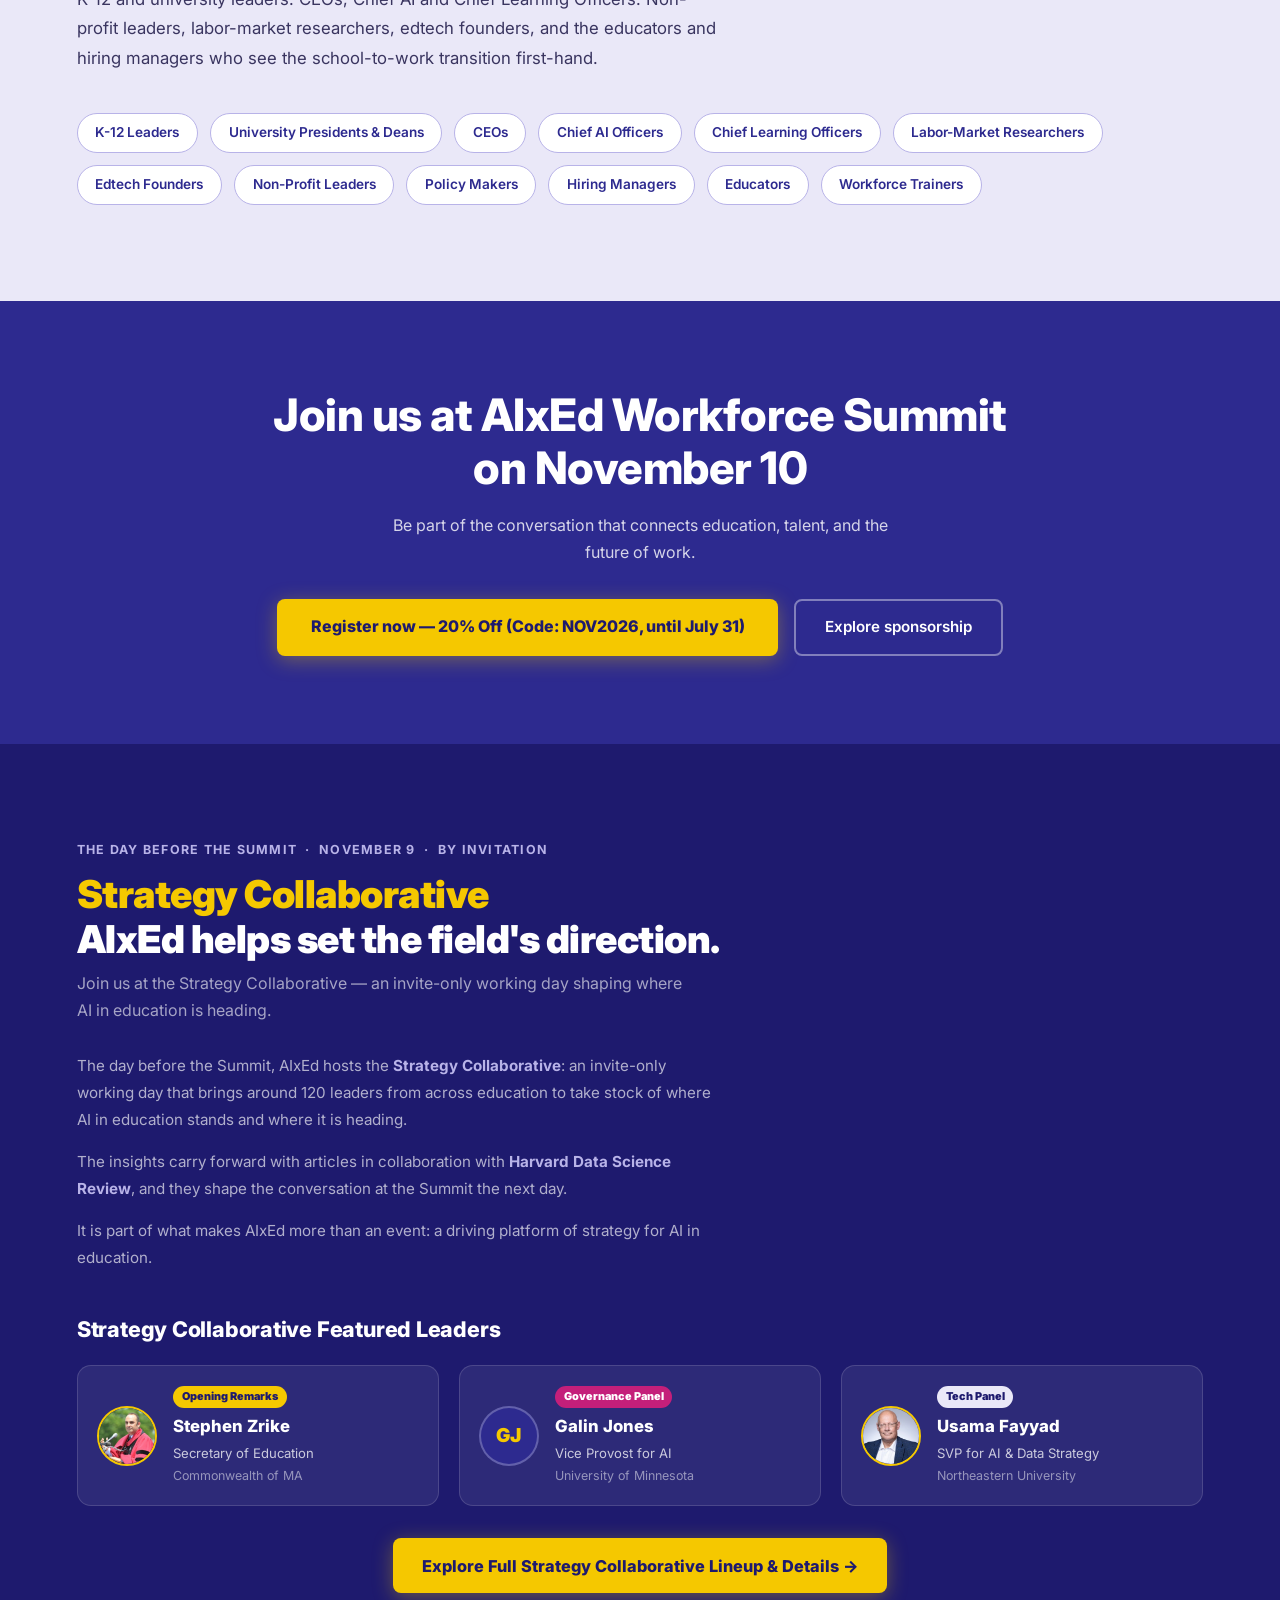
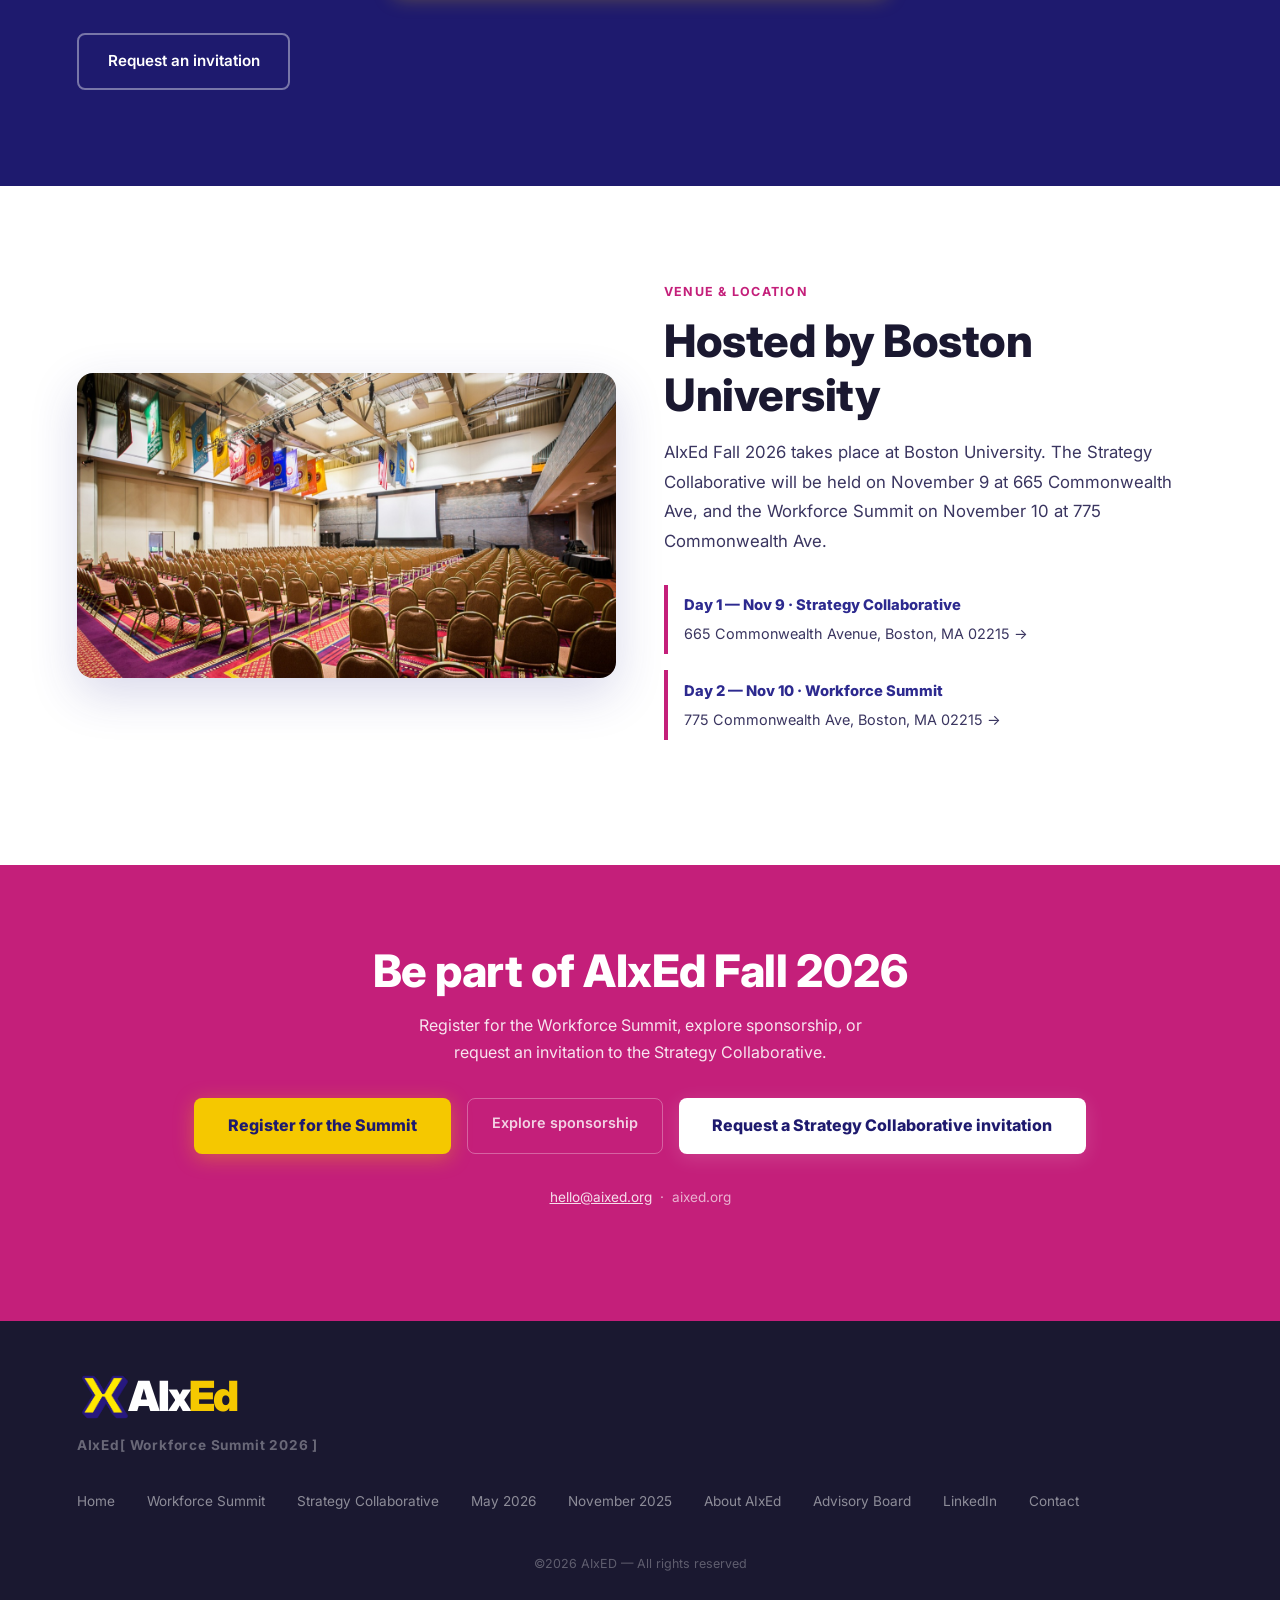
==== commit c7cfb053: "fix: remove duplicate agenda note, add dedicated strategycollaborative2026.html page, and feature CT" ====
--- a/index.html
+++ b/index.html
@@ -30,6 +30,7 @@
       <a href="connect2026.html" class="nav-dropdown-toggle">AIxEd 2026 <span class="caret">▾</span></a>
       <ul class="nav-dropdown-menu">
         <li><a href="workforcesummit2026.html">Workforce Summit 2026</a></li>
+        <li><a href="strategycollaborative2026.html">Strategy Collaborative</a></li>
         <li><a href="connect.html">Connect Program</a></li>
         <li><a href="leadershipsummit2026.html">Leadership Summit</a></li>
         <li><a href="2026speakers.html">May 2026 Speakers</a></li>
@@ -431,7 +432,6 @@
     </div>
   </div>
   <div class="agenda-note">🗓️ Full agenda and speaker announcements coming soon.</div>
-  <div class="agenda-note">🗓️ Full agenda and speaker announcements coming soon.</div>
 </section>
 
 <!-- ── 5. WHO YOU'LL MEET ── -->
@@ -487,10 +487,10 @@
     It is part of what makes AIxEd more than an event: a driving platform of strategy for AI in education.
   </p>
 
-  <!-- ── Strategy Collaborative Speakers Grid ── -->
-  <div style="margin-top: 2.5rem; margin-bottom: 2.5rem;">
+  <!-- ── Strategy Collaborative Featured Preview ── -->
+  <div style="margin-top: 2.5rem; margin-bottom: 2rem;">
     <h3 style="color: var(--white); font-size: 1.35rem; font-weight: 800; margin-bottom: 1.2rem; letter-spacing: -0.01em;">
-      Strategy Collaborative Speaker Lineup
+      Strategy Collaborative Featured Leaders
     </h3>
     <div style="display: grid; grid-template-columns: repeat(auto-fit, minmax(280px, 1fr)); gap: 1.2rem;">
       
@@ -516,28 +516,6 @@
         </div>
       </div>
 
-      <!-- Micaela Parker -->
-      <div style="background: rgba(255,255,255,0.07); border: 1px solid rgba(255,255,255,0.14); border-radius: 14px; padding: 1.2rem; display: flex; gap: 1rem; align-items: center; transition: background 0.2s, transform 0.2s;">
-        <div style="width: 60px; height: 60px; border-radius: 50%; background: var(--indigo); color: var(--yellow); font-weight: 900; font-size: 1.2rem; display: flex; align-items: center; justify-content: center; border: 2px solid rgba(255,255,255,0.25); flex-shrink: 0;">MP</div>
-        <div style="display: flex; flex-direction: column; gap: 0.15rem;">
-          <span style="background: var(--magenta); color: var(--white); font-size: 0.68rem; font-weight: 900; padding: 0.15rem 0.55rem; border-radius: 999px; align-self: flex-start; margin-bottom: 0.2rem;">Governance Panel</span>
-          <strong style="color: var(--white); font-size: 1.05rem; font-weight: 800;">Micaela Parker</strong>
-          <span style="color: rgba(255,255,255,0.75); font-size: 0.82rem;">Founder & Exec. Director</span>
-          <span style="color: rgba(255,255,255,0.5); font-size: 0.78rem;">Alliance for Data Science & AI</span>
-        </div>
-      </div>
-
-      <!-- Vasant Honavar -->
-      <div style="background: rgba(255,255,255,0.07); border: 1px solid rgba(255,255,255,0.14); border-radius: 14px; padding: 1.2rem; display: flex; gap: 1rem; align-items: center; transition: background 0.2s, transform 0.2s;">
-        <div style="width: 60px; height: 60px; border-radius: 50%; background: var(--indigo); color: var(--yellow); font-weight: 900; font-size: 1.2rem; display: flex; align-items: center; justify-content: center; border: 2px solid rgba(255,255,255,0.25); flex-shrink: 0;">VH</div>
-        <div style="display: flex; flex-direction: column; gap: 0.15rem;">
-          <span style="background: var(--magenta); color: var(--white); font-size: 0.68rem; font-weight: 900; padding: 0.15rem 0.55rem; border-radius: 999px; align-self: flex-start; margin-bottom: 0.2rem;">Governance Panel</span>
-          <strong style="color: var(--white); font-size: 1.05rem; font-weight: 800;">Vasant Honavar</strong>
-          <span style="color: rgba(255,255,255,0.75); font-size: 0.82rem;">Vice Provost for AI</span>
-          <span style="color: rgba(255,255,255,0.5); font-size: 0.78rem;">Penn State</span>
-        </div>
-      </div>
-
       <!-- Usama Fayyad -->
       <div style="background: rgba(255,255,255,0.07); border: 1px solid rgba(255,255,255,0.14); border-radius: 14px; padding: 1.2rem; display: flex; gap: 1rem; align-items: center; transition: background 0.2s, transform 0.2s;">
         <img src="assets/speakers/sp-fayyad.jpg" alt="Usama Fayyad" style="width: 60px; height: 60px; border-radius: 50%; object-fit: cover; border: 2px solid var(--yellow); flex-shrink: 0;" />
@@ -549,32 +527,17 @@
         </div>
       </div>
 
-      <!-- Trang Nguyen -->
-      <div style="background: rgba(255,255,255,0.07); border: 1px solid rgba(255,255,255,0.14); border-radius: 14px; padding: 1.2rem; display: flex; gap: 1rem; align-items: center; transition: background 0.2s, transform 0.2s;">
-        <div style="width: 60px; height: 60px; border-radius: 50%; background: var(--indigo); color: var(--yellow); font-weight: 900; font-size: 1.2rem; display: flex; align-items: center; justify-content: center; border: 2px solid rgba(255,255,255,0.25); flex-shrink: 0;">TN</div>
-        <div style="display: flex; flex-direction: column; gap: 0.15rem;">
-          <span style="background: var(--yellow); color: var(--indigo-deep); font-size: 0.68rem; font-weight: 900; padding: 0.15rem 0.55rem; border-radius: 999px; align-self: flex-start; margin-bottom: 0.2rem;">Summit</span>
-          <strong style="color: var(--white); font-size: 1.05rem; font-weight: 800;">Trang Nguyen</strong>
-          <span style="color: rgba(255,255,255,0.75); font-size: 0.82rem;">VP of Data Science</span>
-          <span style="color: rgba(255,255,255,0.5); font-size: 0.78rem;">Prudential</span>
-        </div>
-      </div>
-
-      <!-- Jing Liu -->
-      <div style="background: rgba(255,255,255,0.07); border: 1px solid rgba(255,255,255,0.14); border-radius: 14px; padding: 1.2rem; display: flex; gap: 1rem; align-items: center; transition: background 0.2s, transform 0.2s;">
-        <div style="width: 60px; height: 60px; border-radius: 50%; background: var(--indigo); color: var(--yellow); font-weight: 900; font-size: 1.2rem; display: flex; align-items: center; justify-content: center; border: 2px solid rgba(255,255,255,0.25); flex-shrink: 0;">JL</div>
-        <div style="display: flex; flex-direction: column; gap: 0.15rem;">
-          <span style="background: var(--magenta); color: var(--white); font-size: 0.68rem; font-weight: 900; padding: 0.15rem 0.55rem; border-radius: 999px; align-self: flex-start; margin-bottom: 0.2rem;">Governance Panel</span>
-          <strong style="color: var(--white); font-size: 1.05rem; font-weight: 800;">Jing Liu, PhD</strong>
-          <span style="color: rgba(255,255,255,0.75); font-size: 0.82rem;">Executive Director</span>
-          <span style="color: rgba(255,255,255,0.5); font-size: 0.78rem;">MIDAS (Univ. of Michigan)</span>
-        </div>
-      </div>
-
-    </div>
-  </div>
-
-  <a href="https://luma.com/08e2wl19" target="_blank" rel="noopener" class="btn-primary">Request an invitation</a>
+    </div>
+
+    <!-- CTA button to full strategy page -->
+    <div style="margin-top: 2rem; text-align: center;">
+      <a href="strategycollaborative2026.html" class="btn-primary" style="font-size: 1.02rem; padding: 0.9rem 1.8rem;">
+        Explore Full Strategy Collaborative Lineup &amp; Details →
+      </a>
+    </div>
+  </div>
+
+  <a href="https://luma.com/08e2wl19" target="_blank" rel="noopener" class="btn-secondary" style="margin-top: 0.5rem;">Request an invitation</a>
 </section>
 
 <!-- ── VENUE & LOCATION ── -->
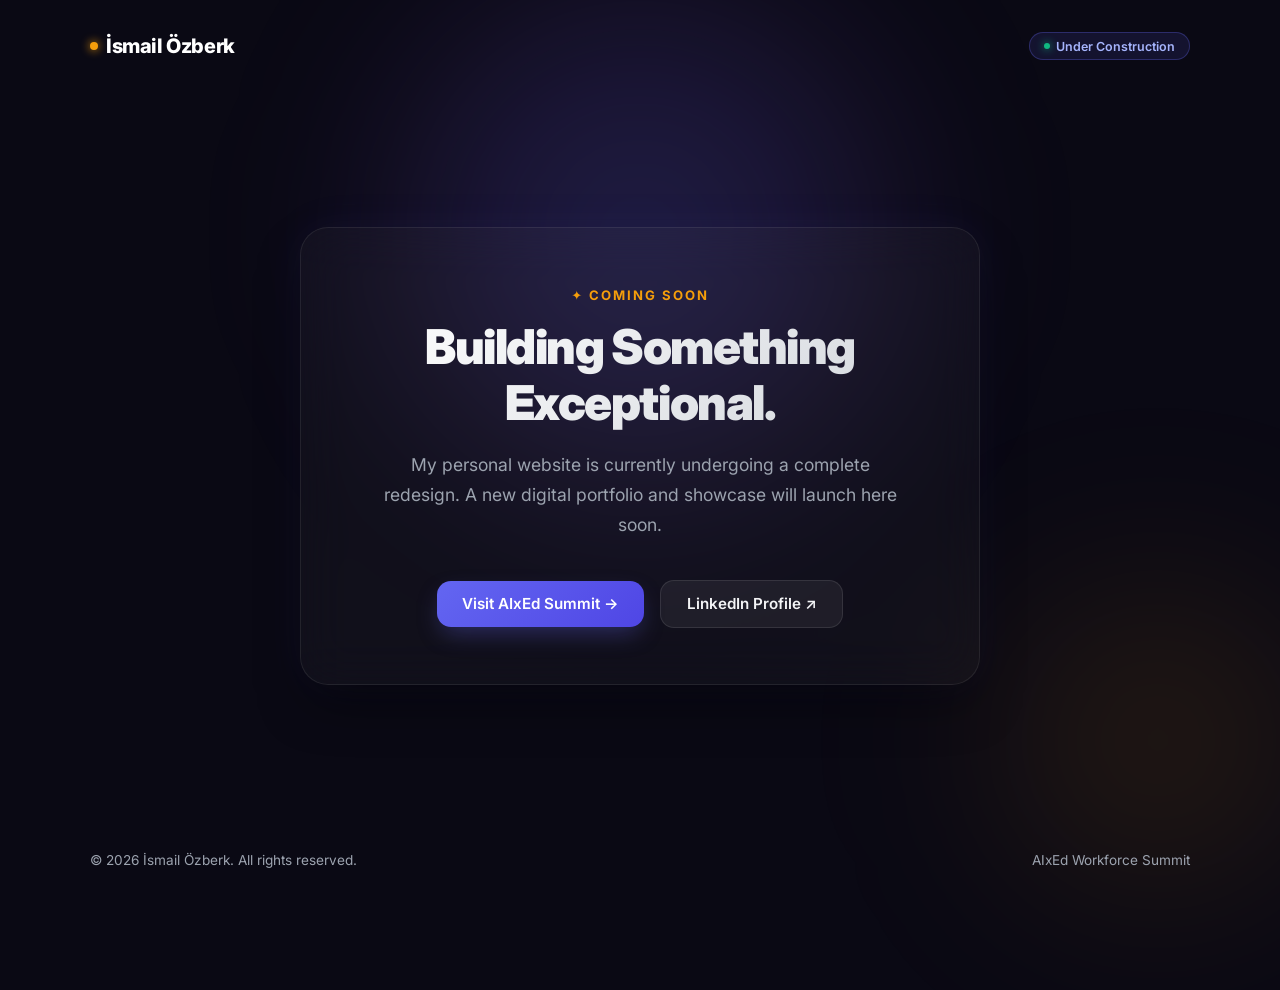
==== commit 8e78c515: "feat: publish modern Coming Soon landing page" ====
--- a/index.html
+++ b/index.html
@@ -3,689 +3,286 @@
 <head>
   <meta charset="UTF-8" />
   <meta name="viewport" content="width=device-width, initial-scale=1.0" />
-  <title>AIxEd Workforce Summit — Fall 2026</title>
-  <link rel="icon" type="image/png" href="assets/logos/aixed-x.png" />
-  <link rel="apple-touch-icon" href="assets/logos/aixed-x.png" />
-  <meta name="theme-color" content="#1E1A6E" />
+  <title>İsmail Özberk — Coming Soon</title>
   <link rel="preconnect" href="https://fonts.googleapis.com" />
   <link rel="preconnect" href="https://fonts.gstatic.com" crossorigin />
-  <link href="https://fonts.googleapis.com/css2?family=Inter:wght@400;500;600;700;800;900&display=swap" rel="stylesheet" />
-  <link rel="stylesheet" href="assets/css/site.css" />
+  <link href="https://fonts.googleapis.com/css2?family=Inter:wght@300;400;500;600;700;800;900&display=swap" rel="stylesheet" />
+  <style>
+    :root {
+      --bg: #0A0914;
+      --card-bg: rgba(255, 255, 255, 0.03);
+      --card-border: rgba(255, 255, 255, 0.08);
+      --text: #F3F4F6;
+      --text-muted: #9CA3AF;
+      --accent: #6366F1;
+      --accent-glow: rgba(99, 102, 241, 0.35);
+      --gold: #F59E0B;
+    }
+
+    * {
+      box-sizing: border-box;
+      margin: 0;
+      padding: 0;
+    }
+
+    body {
+      font-family: 'Inter', system-ui, -apple-system, sans-serif;
+      background-color: var(--bg);
+      color: var(--text);
+      min-height: 100vh;
+      display: flex;
+      flex-direction: column;
+      justify-content: space-between;
+      align-items: center;
+      padding: 2rem 1.5rem;
+      overflow-x: hidden;
+      position: relative;
+    }
+
+    /* Ambient Glow Background Spheres */
+    .glow-1 {
+      position: absolute;
+      top: -10%;
+      left: 50%;
+      transform: translateX(-50%);
+      width: 650px;
+      height: 650px;
+      background: radial-gradient(circle, rgba(99, 102, 241, 0.25) 0%, rgba(139, 92, 246, 0.12) 45%, transparent 70%);
+      filter: blur(80px);
+      pointer-events: none;
+      z-index: 0;
+    }
+
+    .glow-2 {
+      position: absolute;
+      bottom: -10%;
+      right: -10%;
+      width: 500px;
+      height: 500px;
+      background: radial-gradient(circle, rgba(245, 158, 11, 0.15) 0%, transparent 65%);
+      filter: blur(90px);
+      pointer-events: none;
+      z-index: 0;
+    }
+
+    /* Top Nav / Logo */
+    header {
+      width: 100%;
+      max-width: 1100px;
+      display: flex;
+      justify-content: space-between;
+      align-items: center;
+      z-index: 10;
+    }
+
+    .brand {
+      font-size: 1.25rem;
+      font-weight: 800;
+      letter-spacing: -0.02em;
+      color: #FFFFFF;
+      display: flex;
+      align-items: center;
+      gap: 0.5rem;
+      text-decoration: none;
+    }
+
+    .brand-dot {
+      width: 8px;
+      height: 8px;
+      background: var(--gold);
+      border-radius: 50%;
+      box-shadow: 0 0 10px var(--gold);
+    }
+
+    .status-badge {
+      font-size: 0.78rem;
+      font-weight: 600;
+      color: #A5B4FC;
+      background: rgba(99, 102, 241, 0.12);
+      border: 1px solid rgba(99, 102, 241, 0.3);
+      padding: 0.35rem 0.85rem;
+      border-radius: 999px;
+      display: inline-flex;
+      align-items: center;
+      gap: 0.4rem;
+    }
+
+    .pulse {
+      width: 6px;
+      height: 6px;
+      background: #10B981;
+      border-radius: 50%;
+      box-shadow: 0 0 8px #10B981;
+      animation: pulseAnimation 2s infinite;
+    }
+
+    @keyframes pulseAnimation {
+      0% { transform: scale(0.95); box-shadow: 0 0 0 0 rgba(16, 185, 129, 0.7); }
+      70% { transform: scale(1); box-shadow: 0 0 0 8px rgba(16, 185, 129, 0); }
+      100% { transform: scale(0.95); box-shadow: 0 0 0 0 rgba(16, 185, 129, 0); }
+    }
+
+    /* Main Container */
+    main {
+      width: 100%;
+      max-width: 680px;
+      text-align: center;
+      margin: auto 0;
+      padding: 3.5rem 2rem;
+      background: var(--card-bg);
+      border: 1px solid var(--card-border);
+      border-radius: 28px;
+      backdrop-filter: blur(24px);
+      -webkit-backdrop-filter: blur(24px);
+      box-shadow: 0 25px 50px -12px rgba(0, 0, 0, 0.5), 0 0 40px rgba(99, 102, 241, 0.08);
+      z-index: 10;
+      position: relative;
+    }
+
+    .eyebrow {
+      display: inline-block;
+      font-size: 0.82rem;
+      font-weight: 700;
+      text-transform: uppercase;
+      letter-spacing: 0.15em;
+      color: var(--gold);
+      margin-bottom: 1rem;
+    }
+
+    h1 {
+      font-size: 3rem;
+      font-weight: 900;
+      line-height: 1.15;
+      letter-spacing: -0.03em;
+      color: #FFFFFF;
+      margin-bottom: 1.25rem;
+      background: linear-gradient(135deg, #FFFFFF 0%, #D1D5DB 100%);
+      -webkit-background-clip: text;
+      -webkit-text-fill-color: transparent;
+    }
+
+    p.subtitle {
+      font-size: 1.1rem;
+      color: var(--text-muted);
+      line-height: 1.7;
+      max-width: 520px;
+      margin: 0 auto 2.5rem auto;
+      font-weight: 400;
+    }
+
+    /* Links / Buttons */
+    .button-group {
+      display: flex;
+      justify-content: center;
+      align-items: center;
+      gap: 1rem;
+      flex-wrap: wrap;
+    }
+
+    .btn {
+      display: inline-flex;
+      align-items: center;
+      gap: 0.6rem;
+      padding: 0.85rem 1.6rem;
+      border-radius: 14px;
+      font-size: 0.95rem;
+      font-weight: 600;
+      text-decoration: none;
+      transition: all 0.25s cubic-bezier(0.4, 0, 0.2, 1);
+    }
+
+    .btn-primary {
+      background: linear-gradient(135deg, #6366F1 0%, #4F46E5 100%);
+      color: #FFFFFF;
+      box-shadow: 0 10px 25px -5px var(--accent-glow);
+    }
+
+    .btn-primary:hover {
+      transform: translateY(-2px);
+      box-shadow: 0 15px 30px -5px rgba(99, 102, 241, 0.5);
+    }
+
+    .btn-secondary {
+      background: rgba(255, 255, 255, 0.06);
+      color: var(--text);
+      border: 1px solid rgba(255, 255, 255, 0.1);
+    }
+
+    .btn-secondary:hover {
+      background: rgba(255, 255, 255, 0.12);
+      border-color: rgba(255, 255, 255, 0.2);
+      transform: translateY(-2px);
+    }
+
+    /* Footer */
+    footer {
+      width: 100%;
+      max-width: 1100px;
+      display: flex;
+      justify-content: space-between;
+      align-items: center;
+      font-size: 0.85rem;
+      color: var(--text-muted);
+      z-index: 10;
+      flex-wrap: wrap;
+      gap: 1rem;
+    }
+
+    footer a {
+      color: var(--text-muted);
+      text-decoration: none;
+      transition: color 0.2s;
+    }
+
+    footer a:hover {
+      color: var(--text);
+    }
+
+    @media (max-width: 640px) {
+      h1 { font-size: 2.2rem; }
+      main { padding: 2.5rem 1.5rem; }
+      footer { justify-content: center; text-align: center; }
+    }
+  </style>
 </head>
 <body>
 
-<!-- ── ANNOUNCEMENT BAR (early bird) ── -->
-<a class="announce-bar" href="https://luma.com/9dv2pace" target="_blank" rel="noopener">
-  🎟 Use code <strong>NOV2026</strong> to save <strong>20%</strong> on Workforce Summit tickets (valid until July 31). <span class="announce-cta">Register now →</span>
-</a>
-
-<!-- ── NAV ── -->
-<nav>
-  <a href="#" class="nav-logo"><img src="assets/logos/aixed-x.png" alt="AIxEd" />AIx<span class="x">Ed</span></a>
-  <ul class="nav-links">
-    <li><a href="#">Home</a></li>
-    <li><a href="#summit">Workforce Summit</a></li>
-    <li><a href="#strategy">Strategy Collaborative</a></li>
-    <li class="nav-dropdown">
-      <a href="connect2026.html" class="nav-dropdown-toggle">AIxEd 2026 <span class="caret">▾</span></a>
-      <ul class="nav-dropdown-menu">
-        <li><a href="workforcesummit2026.html">Workforce Summit 2026</a></li>
-        <li><a href="strategycollaborative2026.html">Strategy Collaborative</a></li>
-        <li><a href="connect.html">Connect Program</a></li>
-        <li><a href="leadershipsummit2026.html">Leadership Summit</a></li>
-        <li><a href="2026speakers.html">May 2026 Speakers</a></li>
-      </ul>
-    </li>
-    <li class="nav-dropdown">
-      <a href="#" class="nav-dropdown-toggle">AIxEd 2025 <span class="caret">▾</span></a>
-      <ul class="nav-dropdown-menu">
-        <li><a href="2025.html">AIxEd November 2025</a></li>
-        <li><a href="2025speakers.html">2025 Speakers</a></li>
-        <li><a href="2025gallery.html">Gallery</a></li>
-      </ul>
-    </li>
-    <li class="nav-dropdown">
-      <a href="about.html" class="nav-dropdown-toggle">About <span class="caret">▾</span></a>
-      <ul class="nav-dropdown-menu">
-    <li><a href="about.html">About AIxEd</a></li>
-        <li><a href="founder.html">Founder</a></li>
-        <li><a href="advisory-board.html">Advisory Board</a></li>
-      </ul>
-    </li>
-    <li><a href="https://luma.com/9dv2pace" target="_blank" rel="noopener" class="nav-cta">Register</a></li>
-  </ul>
-  <button class="nav-hamburger" id="navHamburger" aria-label="Open menu" onclick="toggleMenu()">
-    <span></span><span></span><span></span>
-  </button>
-</nav>
-
-<!-- ── MOBILE MENU ── -->
-<div class="mobile-menu" id="mobileMenu">
-  <a href="#" onclick="closeMenu()">Home</a>
-  <a href="#summit" onclick="closeMenu()">Workforce Summit</a>
-  <a href="#strategy" onclick="closeMenu()">Strategy Collaborative</a>
-  <a href="connect2026.html" class="mobile-menu-group mobile-menu-grouplink" onclick="closeMenu()">AIxEd 2026</a>
-  <a href="connect.html" class="mobile-menu-sub" onclick="closeMenu()">Connect Program</a>
-  <a href="leadershipsummit2026.html" class="mobile-menu-sub" onclick="closeMenu()">Leadership Summit</a>
-  <a href="2026speakers.html" class="mobile-menu-sub" onclick="closeMenu()">Speaker Lineup</a>
-  <p class="mobile-menu-group">AIxEd 2025</p>
-  <a href="2025.html" class="mobile-menu-sub" onclick="closeMenu()">AIxEd November 2025</a>
-  <a href="2025speakers.html" class="mobile-menu-sub" onclick="closeMenu()">2025 Speakers</a>
-  <a href="2025gallery.html" class="mobile-menu-sub" onclick="closeMenu()">Gallery</a>
-  <p class="mobile-menu-group">About</p>
-  <a href="about.html" class="mobile-menu-sub" onclick="closeMenu()">About AIxEd</a>
-  <a href="founder.html" class="mobile-menu-sub" onclick="closeMenu()">Founder</a>
-  <a href="advisory-board.html" class="mobile-menu-sub" onclick="closeMenu()">Advisory Board</a>
-  <a href="https://luma.com/9dv2pace" class="mobile-menu-cta" target="_blank" rel="noopener" onclick="closeMenu()">Register</a>
-</div>
-<div class="menu-backdrop" id="menuBackdrop" onclick="closeMenu()"></div>
-
-<!-- ── 1. HERO ── -->
-<section class="hero" id="summit">
-  <img class="hero-photo" src="assets/photos/venue/bu-cds.jpg" alt="Boston University Center for Computing &amp; Data Sciences" />
-  <div class="hero-overlay"></div>
-  <span class="hero-photo-credit">Hosted by Boston University</span>
-  <div class="hero-content">
-    <span class="eyebrow">AIxEd Workforce Summit &nbsp;·&nbsp; November 10, 2026</span>
-    <h1>The skills and the school-to-workforce<br/>path the <em>AI era</em> demands.</h1>
-    <p class="hero-subhead">
-      A one-day summit following the pipeline from school to career, bringing together education, industry, and government leaders on how we prepare people for work in the age of AI.<br/>Hosted by Boston University.
-    </p>
-    <div class="hero-buttons">
-      <a href="https://luma.com/9dv2pace" target="_blank" rel="noopener" class="btn-primary btn-earlybird">
-        Register Now <span class="eb-tag">20% Off · Code: NOV2026</span>
+  <div class="glow-1"></div>
+  <div class="glow-2"></div>
+
+  <!-- Header -->
+  <header>
+    <a href="#" class="brand">
+      <span class="brand-dot"></span>
+      İsmail Özberk
+    </a>
+    <div class="status-badge">
+      <span class="pulse"></span>
+      Under Construction
+    </div>
+  </header>
+
+  <!-- Main Content -->
+  <main>
+    <span class="eyebrow">✦ Coming Soon</span>
+    <h1>Building Something Exceptional.</h1>
+    <p class="subtitle">My personal website is currently undergoing a complete redesign. A new digital portfolio and showcase will launch here soon.</p>
+
+    <div class="button-group">
+      <a href="https://www.aixed.org" target="_blank" rel="noopener" class="btn btn-primary">
+        Visit AIxEd Summit →
       </a>
-      <a href="#program" class="btn-secondary">See the program</a>
-    </div>
-    <div class="hero-keyinfo">
-      <div class="hero-keyinfo-item"><span class="ki-icon">📅</span> November 10, 2026</div>
-      <div class="hero-keyinfo-item"><span class="ki-icon">🎟</span> Tickets $350</div>
-    </div>
-  </div>
-</section>
-
-<!-- ── KEY FACTS STRIP — this year's event ── -->
-<div class="facts-strip">
-  <div class="facts-banner-label">AIxEd Workforce Summit 2026 — at a glance</div>
-  <div class="facts-inner">
-    <div class="fact-item">
-      <span class="fi">📅</span>
-      <span class="fact-text">
-        <span class="fact-value">November 10, 2026</span>
-        <span class="fact-label">Date</span>
-      </span>
-    </div>
-    <div class="fact-item">
-      <span class="fi">📍</span>
-      <span class="fact-text">
-        <span class="fact-value">Boston University</span>
-        <span class="fact-label">775 Commonwealth Ave</span>
-      </span>
-    </div>
-    <div class="fact-item">
-      <span class="fi">👥</span>
-      <span class="fact-text">
-        <span class="fact-value">400 Attendees</span>
-        <span class="fact-label">Leaders &amp; Innovators</span>
-      </span>
-    </div>
-    <div class="fact-item">
-      <span class="fi">🎤</span>
-      <span class="fact-text">
-        <span class="fact-value">Keynotes &amp; Panels</span>
-        <span class="fact-label">+ Lightning Talks</span>
-      </span>
-    </div>
-  </div>
-</div>
-
-<!-- ── PAST EVENT PHOTOS ── -->
-<div class="gallery-section" id="eventGallery">
-  <p class="section-tag">Scenes from previous AIxEd events</p>
-  <div class="gallery-grid" id="galleryGrid"><!-- filled by JS --></div>
-</div>
-
-<!-- ── PAST SPEAKERS ── -->
-<div class="past-speakers-section">
-  <p class="section-tag">Speakers from AIxEd 2025 &amp; 2026</p>
-  <div class="speakers-marquee-track">
-    <div class="speakers-marquee-inner">
-
-      <div class="speaker-card">
-        <img class="speaker-photo" src="assets/speakers/sp-zrike.jpg" alt="Stephen Zrike Jr." />
-        <div class="speaker-info">
-          <strong>Stephen Zrike Jr.</strong>
-          <span class="sp-title">Secretary of Education</span>
-          <span class="sp-org">Commonwealth of Massachusetts</span>
-        </div>
-      </div>
-
-      <div class="speaker-card">
-        <img class="speaker-photo" src="assets/speakers/sp-rus.jpg" alt="Daniela Rus" />
-        <div class="speaker-info">
-          <strong>Daniela Rus</strong>
-          <span class="sp-title">Director, CSAIL</span>
-          <span class="sp-org">Massachusetts Institute of Technology</span>
-        </div>
-      </div>
-
-      <div class="speaker-card">
-        <img class="speaker-photo" src="assets/speakers/sp-henderson.jpg" alt="Ken Henderson" />
-        <div class="speaker-info">
-          <strong>Ken Henderson</strong>
-          <span class="sp-title">Chancellor</span>
-          <span class="sp-org">Northeastern University</span>
-        </div>
-      </div>
-
-      <div class="speaker-card">
-        <img class="speaker-photo" src="assets/speakers/sp-ortega.jpg" alt="Noe Ortega" />
-        <div class="speaker-info">
-          <strong>Noe Ortega</strong>
-          <span class="sp-title">Commissioner of Higher Education</span>
-          <span class="sp-org">Commonwealth of Massachusetts</span>
-        </div>
-      </div>
-
-      <div class="speaker-card">
-        <img class="speaker-photo" src="assets/speakers/sp-littman.jpg" alt="Michael Littman" />
-        <div class="speaker-info">
-          <strong>Michael Littman</strong>
-          <span class="sp-title">Assoc. Provost for AI</span>
-          <span class="sp-org">Brown University</span>
-        </div>
-      </div>
-
-      <div class="speaker-card">
-        <img class="speaker-photo" src="assets/speakers/sp-moore.jpg" alt="Michael O. Moore" />
-        <div class="speaker-info">
-          <strong>Michael O. Moore</strong>
-          <span class="sp-title">State Senator</span>
-          <span class="sp-org">Massachusetts State Senate</span>
-        </div>
-      </div>
-
-      <div class="speaker-card">
-        <img class="speaker-photo" src="assets/speakers/sp-fayyad.jpg" alt="Usama Fayyad" />
-        <div class="speaker-info">
-          <strong>Usama Fayyad</strong>
-          <span class="sp-title">Senior Vice Provost</span>
-          <span class="sp-org">Northeastern University</span>
-        </div>
-      </div>
-
-      <div class="speaker-card">
-        <img class="speaker-photo" src="assets/speakers/sp-ola.jpg" alt="Ola Ozernov-Palchik" />
-        <div class="speaker-info">
-          <strong>Ola Ozernov-Palchik</strong>
-          <span class="sp-title">Research Scientist</span>
-          <span class="sp-org">MIT &amp; Boston University</span>
-        </div>
-      </div>
-
-      <div class="speaker-card">
-        <img class="speaker-photo" src="assets/speakers/sp-canca.jpg" alt="Cansu Canca" />
-        <div class="speaker-info">
-          <strong>Cansu Canca</strong>
-          <span class="sp-title">Head of Responsible AI</span>
-          <span class="sp-org">Northeastern University</span>
-        </div>
-      </div>
-
-      <div class="speaker-card">
-        <img class="speaker-photo" src="assets/speakers/sp-vazirani.jpg" alt="Gaurav Vazirani" />
-        <div class="speaker-info">
-          <strong>Gaurav Vazirani</strong>
-          <span class="sp-title">Managing Director</span>
-          <span class="sp-org">LabXchange, Harvard</span>
-        </div>
-      </div>
-
-      <!-- duplicate for seamless loop -->
-      <div class="speaker-card">
-        <img class="speaker-photo" src="assets/speakers/sp-zrike.jpg" alt="Stephen Zrike Jr." />
-        <div class="speaker-info">
-          <strong>Stephen Zrike Jr.</strong>
-          <span class="sp-title">Secretary of Education</span>
-          <span class="sp-org">Commonwealth of Massachusetts</span>
-        </div>
-      </div>
-      <div class="speaker-card">
-        <img class="speaker-photo" src="assets/speakers/sp-rus.jpg" alt="Daniela Rus" />
-        <div class="speaker-info">
-          <strong>Daniela Rus</strong>
-          <span class="sp-title">Director, CSAIL</span>
-          <span class="sp-org">Massachusetts Institute of Technology</span>
-        </div>
-      </div>
-      <div class="speaker-card">
-        <img class="speaker-photo" src="assets/speakers/sp-henderson.jpg" alt="Ken Henderson" />
-        <div class="speaker-info">
-          <strong>Ken Henderson</strong>
-          <span class="sp-title">Chancellor</span>
-          <span class="sp-org">Northeastern University</span>
-        </div>
-      </div>
-      <div class="speaker-card">
-        <img class="speaker-photo" src="assets/speakers/sp-ortega.jpg" alt="Noe Ortega" />
-        <div class="speaker-info">
-          <strong>Noe Ortega</strong>
-          <span class="sp-title">Commissioner of Higher Education</span>
-          <span class="sp-org">Commonwealth of Massachusetts</span>
-        </div>
-      </div>
-      <div class="speaker-card">
-        <img class="speaker-photo" src="assets/speakers/sp-littman.jpg" alt="Michael Littman" />
-        <div class="speaker-info">
-          <strong>Michael Littman</strong>
-          <span class="sp-title">Assoc. Provost for AI</span>
-          <span class="sp-org">Brown University</span>
-        </div>
-      </div>
-      <div class="speaker-card">
-        <img class="speaker-photo" src="assets/speakers/sp-moore.jpg" alt="Michael O. Moore" />
-        <div class="speaker-info">
-          <strong>Michael O. Moore</strong>
-          <span class="sp-title">State Senator</span>
-          <span class="sp-org">Massachusetts State Senate</span>
-        </div>
-      </div>
-      <div class="speaker-card">
-        <img class="speaker-photo" src="assets/speakers/sp-fayyad.jpg" alt="Usama Fayyad" />
-        <div class="speaker-info">
-          <strong>Usama Fayyad</strong>
-          <span class="sp-title">Senior Vice Provost</span>
-          <span class="sp-org">Northeastern University</span>
-        </div>
-      </div>
-      <div class="speaker-card">
-        <img class="speaker-photo" src="assets/speakers/sp-ola.jpg" alt="Ola Ozernov-Palchik" />
-        <div class="speaker-info">
-          <strong>Ola Ozernov-Palchik</strong>
-          <span class="sp-title">Research Scientist</span>
-          <span class="sp-org">MIT &amp; Boston University</span>
-        </div>
-      </div>
-      <div class="speaker-card">
-        <img class="speaker-photo" src="assets/speakers/sp-canca.jpg" alt="Cansu Canca" />
-        <div class="speaker-info">
-          <strong>Cansu Canca</strong>
-          <span class="sp-title">Head of Responsible AI</span>
-          <span class="sp-org">Northeastern University</span>
-        </div>
-      </div>
-      <div class="speaker-card">
-        <img class="speaker-photo" src="assets/speakers/sp-vazirani.jpg" alt="Gaurav Vazirani" />
-        <div class="speaker-info">
-          <strong>Gaurav Vazirani</strong>
-          <span class="sp-title">Managing Director</span>
-          <span class="sp-org">LabXchange, Harvard</span>
-        </div>
-      </div>
-
-    </div>
-  </div>
-</div>
-
-<!-- ── COMBINED: SPONSORS + ORGANIZATIONS (track record from 2025–2026) ── -->
-<div class="community-section">
-  <p class="community-heading">The AIxEd community</p>
-  <p class="community-sub">Sponsors &amp; organizations from AIxEd 2025 &amp; 2026</p>
-
-  <div class="marquee-track">
-    <div class="marquee-inner" id="row1"><!-- filled by JS --></div>
-  </div>
-  <div class="marquee-track">
-    <div class="marquee-inner reverse" id="row2"><!-- filled by JS --></div>
-  </div>
-</div>
-
-<!-- ── 3. WHY ATTEND ── -->
-<section class="why-attend">
-  <div class="section-eyebrow">Why attend</div>
-  <h2 class="section-heading">One day on the future of<br/>talent and work</h2>
-  <p class="section-lead">
-    AI is changing what skills matter, which roles exist, and how people move from school into careers. The Workforce Summit brings the whole pipeline into one room — from K-12 and higher education to employers and the workforce — to ask what each of us should be doing now.
-  </p>
-  <div class="why-grid">
-    <div class="why-card">
-      <div class="why-icon">🔗</div>
-      <h3>Follow the full pipeline.</h3>
-      <p>From classroom to first job to lifelong reskilling, in one connected conversation.</p>
-    </div>
-    <div class="why-card">
-      <div class="why-icon">🏛️</div>
-      <h3>Hear from leaders who decide.</h3>
-      <p>Policy and academic leaders, CEOs, Chief Learning Officers, and the researchers mapping where jobs are heading.</p>
-    </div>
-    <div class="why-card">
-      <div class="why-icon">🧭</div>
-      <h3>Leave with direction.</h3>
-      <p>Actionable signals for educators, employers, and leaders on what to build and change next.</p>
-    </div>
-  </div>
-</section>
-
-<!-- ── 4. PROGRAM PREVIEW ── -->
-<section class="program" id="program">
-  <div class="section-eyebrow">What to expect</div>
-  <h2 class="section-heading">The full spectrum, from workforce policy to the student journey</h2>
-  <p class="section-lead">
-    The day opens with academic and economic framing, moves through the changing shape of work and corporate learning, and returns to the student journey from school to career before closing. Expect keynotes, panels, and fast-moving lightning talks across the day.
-  </p>
-  <div class="agenda-grid">
-    <div class="agenda-item"><p>Build shared understanding across K-12, higher education, and employers about what the AI-era workforce needs and how education can deliver it.</p></div>
-    <div class="agenda-item"><p>Examine how existing roles are changing — from marketer to programmer, teacher to lawyer, designer to consultant — and the new skills each demands.</p></div>
-    <div class="agenda-item"><p>Examine how to upskill and reskill the existing workforce as AI changes the work itself, across different models and partnerships.</p></div>
-    <div class="agenda-item"><p>Surface the new roles AI is creating, and what training and credentialing they require.</p></div>
-    <div class="agenda-item"><p>Consider the student journey: from high school guidance to the hiring manager's desk.</p></div>
-  </div>
-
-  <!-- ── WORKFORCE SUMMIT 2026 SPEAKERS FEATURED PREVIEW ── -->
-  <div style="margin-top: 3.5rem;">
-    <div class="section-eyebrow">November 10, 2026 &nbsp;·&nbsp; Workforce Summit</div>
-    <h3 style="color: var(--indigo-deep); font-size: 1.6rem; font-weight: 900; margin-bottom: 1.4rem; letter-spacing: -0.02em;">
-      Workforce Summit 2026 Featured Speakers
-    </h3>
-    <div style="display: grid; grid-template-columns: repeat(auto-fit, minmax(280px, 1fr)); gap: 1.3rem;">
-      
-      <!-- Wendy Colby -->
-      <div style="background: var(--white); border: 1px solid var(--gray-100); border-radius: 16px; padding: 1.4rem; display: flex; gap: 1.1rem; align-items: center; box-shadow: var(--shadow-sm); transition: transform 0.2s, box-shadow 0.2s;">
-        <div style="width: 60px; height: 60px; border-radius: 50%; background: var(--indigo); color: var(--yellow); font-weight: 900; font-size: 1.15rem; display: flex; align-items: center; justify-content: center; border: 2px solid var(--lavender-dark); flex-shrink: 0;">WC</div>
-        <div style="display: flex; flex-direction: column; gap: 0.15rem;">
-          <span style="background: var(--yellow); color: var(--indigo-deep); font-size: 0.68rem; font-weight: 900; padding: 0.18rem 0.6rem; border-radius: 999px; align-self: flex-start; margin-bottom: 0.2rem;">Opening</span>
-          <strong style="color: var(--indigo-deep); font-size: 1.08rem; font-weight: 800;">Wendy Colby</strong>
-          <span style="color: var(--magenta); font-size: 0.82rem; font-weight: 700;">VP & Associate Provost</span>
-          <span style="color: var(--gray-700); font-size: 0.8rem;">Boston University</span>
-        </div>
-      </div>
-
-      <!-- Tom Davenport -->
-      <div style="background: var(--white); border: 1px solid var(--gray-100); border-radius: 16px; padding: 1.4rem; display: flex; gap: 1.1rem; align-items: center; box-shadow: var(--shadow-sm); transition: transform 0.2s, box-shadow 0.2s;">
-        <div style="width: 60px; height: 60px; border-radius: 50%; background: var(--indigo-deep); color: var(--yellow); font-weight: 900; font-size: 1.15rem; display: flex; align-items: center; justify-content: center; border: 2px solid var(--lavender-dark); flex-shrink: 0;">TD</div>
-        <div style="display: flex; flex-direction: column; gap: 0.15rem;">
-          <span style="background: var(--magenta); color: var(--white); font-size: 0.68rem; font-weight: 900; padding: 0.18rem 0.6rem; border-radius: 999px; align-self: flex-start; margin-bottom: 0.2rem;">Fireside Chat</span>
-          <strong style="color: var(--indigo-deep); font-size: 1.08rem; font-weight: 800;">Tom Davenport</strong>
-          <span style="color: var(--magenta); font-size: 0.82rem; font-weight: 700;">Distinguished Professor</span>
-          <span style="color: var(--gray-700); font-size: 0.8rem;">Babson College</span>
-        </div>
-      </div>
-
-      <!-- Jessica Beidelman -->
-      <div style="background: var(--white); border: 1px solid var(--gray-100); border-radius: 16px; padding: 1.4rem; display: flex; gap: 1.1rem; align-items: center; box-shadow: var(--shadow-sm); transition: transform 0.2s, box-shadow 0.2s;">
-        <div style="width: 60px; height: 60px; border-radius: 50%; background: var(--indigo); color: var(--yellow); font-weight: 900; font-size: 1.15rem; display: flex; align-items: center; justify-content: center; border: 2px solid var(--lavender-dark); flex-shrink: 0;">JB</div>
-        <div style="display: flex; flex-direction: column; gap: 0.15rem;">
-          <span style="background: var(--indigo); color: var(--white); font-size: 0.68rem; font-weight: 900; padding: 0.18rem 0.6rem; border-radius: 999px; align-self: flex-start; margin-bottom: 0.2rem;">Panel</span>
-          <strong style="color: var(--indigo-deep); font-size: 1.08rem; font-weight: 800;">Jessica Beidelman</strong>
-          <span style="color: var(--magenta); font-size: 0.82rem; font-weight: 700;">Associate Director, Skilling</span>
-          <span style="color: var(--gray-700); font-size: 0.8rem;">BCG (Boston Consulting Group)</span>
-        </div>
-      </div>
-
-    </div>
-
-    <!-- CTA button to full page -->
-    <div style="margin-top: 2rem; text-align: center;">
-      <a href="workforcesummit2026.html" class="btn-indigo" style="font-size: 1.05rem; padding: 0.95rem 2rem;">
-        Explore Full Workforce Summit 2026 Lineup &amp; Sessions →
+      <a href="https://www.linkedin.com/in/iozberk" target="_blank" rel="noopener" class="btn btn-secondary">
+        LinkedIn Profile ↗
       </a>
     </div>
-  </div>
-  <div class="agenda-note">🗓️ Full agenda and speaker announcements coming soon.</div>
-</section>
-
-<!-- ── 5. WHO YOU'LL MEET ── -->
-<section class="who">
-  <div class="section-eyebrow">Who you'll meet</div>
-  <h2 class="section-heading">The people shaping what comes next</h2>
-  <p class="section-lead">
-    K-12 and university leaders. CEOs, Chief AI and Chief Learning Officers. Non-profit leaders, labor-market researchers, edtech founders, and the educators and hiring managers who see the school-to-work transition first-hand.
-  </p>
-  <div class="roles-grid">
-    <span class="role-pill">K-12 Leaders</span>
-    <span class="role-pill">University Presidents &amp; Deans</span>
-    <span class="role-pill">CEOs</span>
-    <span class="role-pill">Chief AI Officers</span>
-    <span class="role-pill">Chief Learning Officers</span>
-    <span class="role-pill">Labor-Market Researchers</span>
-    <span class="role-pill">Edtech Founders</span>
-    <span class="role-pill">Non-Profit Leaders</span>
-    <span class="role-pill">Policy Makers</span>
-    <span class="role-pill">Hiring Managers</span>
-    <span class="role-pill">Educators</span>
-    <span class="role-pill">Workforce Trainers</span>
-  </div>
-</section>
-
-<!-- ── 6. MID CTA ── -->
-<div class="cta-band" id="register">
-  <h2 class="section-heading center">Join us at AIxEd Workforce Summit<br/>on November 10</h2>
-  <p>Be part of the conversation that connects education, talent, and the future of work.</p>
-  <div class="cta-buttons">
-    <a href="https://luma.com/9dv2pace" target="_blank" rel="noopener" class="btn-primary">Register now — 20% Off (Code: NOV2026, until July 31)</a>
-    <a href="mailto:hello@aixed.org?subject=AIxEd%20Fall%202026%20Sponsorship" class="btn-secondary">Explore sponsorship</a>
-  </div>
-</div>
-
-<!-- ── 7. STRATEGY COLLABORATIVE ── -->
-<section class="strategy" id="strategy">
-  <div class="strategy-eyebrow">The day before the Summit &nbsp;·&nbsp; November 9 &nbsp;·&nbsp; By invitation</div>
-  <h2 class="strategy-title">
-    <span class="sc-name">Strategy Collaborative</span>
-    AIxEd helps set the field's direction.
-  </h2>
-  <p class="strategy-subtitle">
-    Join us at the Strategy Collaborative — an invite-only working day shaping where AI in education is heading.
-  </p>
-  <p class="strategy-detail">
-    The day before the Summit, AIxEd hosts the <strong>Strategy Collaborative</strong>: an invite-only working day that brings around 120 leaders from across education to take stock of where AI in education stands and where it is heading.
-  </p>
-  <p class="strategy-detail">
-    The insights carry forward with articles in collaboration with <strong>Harvard Data Science Review</strong>, and they shape the conversation at the Summit the next day.
-  </p>
-  <p class="strategy-detail" style="margin-bottom: 2rem;">
-    It is part of what makes AIxEd more than an event: a driving platform of strategy for AI in education.
-  </p>
-
-  <!-- ── Strategy Collaborative Featured Preview ── -->
-  <div style="margin-top: 2.5rem; margin-bottom: 2rem;">
-    <h3 style="color: var(--white); font-size: 1.35rem; font-weight: 800; margin-bottom: 1.2rem; letter-spacing: -0.01em;">
-      Strategy Collaborative Featured Leaders
-    </h3>
-    <div style="display: grid; grid-template-columns: repeat(auto-fit, minmax(280px, 1fr)); gap: 1.2rem;">
-      
-      <!-- Stephen Zrike -->
-      <div style="background: rgba(255,255,255,0.07); border: 1px solid rgba(255,255,255,0.14); border-radius: 14px; padding: 1.2rem; display: flex; gap: 1rem; align-items: center; transition: background 0.2s, transform 0.2s;">
-        <img src="assets/speakers/sp-zrike.jpg" alt="Stephen Zrike" style="width: 60px; height: 60px; border-radius: 50%; object-fit: cover; border: 2px solid var(--yellow); flex-shrink: 0;" />
-        <div style="display: flex; flex-direction: column; gap: 0.15rem;">
-          <span style="background: var(--yellow); color: var(--indigo-deep); font-size: 0.68rem; font-weight: 900; padding: 0.15rem 0.55rem; border-radius: 999px; align-self: flex-start; margin-bottom: 0.2rem;">Opening Remarks</span>
-          <strong style="color: var(--white); font-size: 1.05rem; font-weight: 800;">Stephen Zrike</strong>
-          <span style="color: rgba(255,255,255,0.75); font-size: 0.82rem;">Secretary of Education</span>
-          <span style="color: rgba(255,255,255,0.5); font-size: 0.78rem;">Commonwealth of MA</span>
-        </div>
-      </div>
-
-      <!-- Galin Jones -->
-      <div style="background: rgba(255,255,255,0.07); border: 1px solid rgba(255,255,255,0.14); border-radius: 14px; padding: 1.2rem; display: flex; gap: 1rem; align-items: center; transition: background 0.2s, transform 0.2s;">
-        <div style="width: 60px; height: 60px; border-radius: 50%; background: var(--indigo); color: var(--yellow); font-weight: 900; font-size: 1.2rem; display: flex; align-items: center; justify-content: center; border: 2px solid rgba(255,255,255,0.25); flex-shrink: 0;">GJ</div>
-        <div style="display: flex; flex-direction: column; gap: 0.15rem;">
-          <span style="background: var(--magenta); color: var(--white); font-size: 0.68rem; font-weight: 900; padding: 0.15rem 0.55rem; border-radius: 999px; align-self: flex-start; margin-bottom: 0.2rem;">Governance Panel</span>
-          <strong style="color: var(--white); font-size: 1.05rem; font-weight: 800;">Galin Jones</strong>
-          <span style="color: rgba(255,255,255,0.75); font-size: 0.82rem;">Vice Provost for AI</span>
-          <span style="color: rgba(255,255,255,0.5); font-size: 0.78rem;">University of Minnesota</span>
-        </div>
-      </div>
-
-      <!-- Usama Fayyad -->
-      <div style="background: rgba(255,255,255,0.07); border: 1px solid rgba(255,255,255,0.14); border-radius: 14px; padding: 1.2rem; display: flex; gap: 1rem; align-items: center; transition: background 0.2s, transform 0.2s;">
-        <img src="assets/speakers/sp-fayyad.jpg" alt="Usama Fayyad" style="width: 60px; height: 60px; border-radius: 50%; object-fit: cover; border: 2px solid var(--yellow); flex-shrink: 0;" />
-        <div style="display: flex; flex-direction: column; gap: 0.15rem;">
-          <span style="background: var(--lavender); color: var(--indigo-deep); font-size: 0.68rem; font-weight: 900; padding: 0.15rem 0.55rem; border-radius: 999px; align-self: flex-start; margin-bottom: 0.2rem;">Tech Panel</span>
-          <strong style="color: var(--white); font-size: 1.05rem; font-weight: 800;">Usama Fayyad</strong>
-          <span style="color: rgba(255,255,255,0.75); font-size: 0.82rem;">SVP for AI & Data Strategy</span>
-          <span style="color: rgba(255,255,255,0.5); font-size: 0.78rem;">Northeastern University</span>
-        </div>
-      </div>
-
-    </div>
-
-    <!-- CTA button to full strategy page -->
-    <div style="margin-top: 2rem; text-align: center;">
-      <a href="strategycollaborative2026.html" class="btn-primary" style="font-size: 1.02rem; padding: 0.9rem 1.8rem;">
-        Explore Full Strategy Collaborative Lineup &amp; Details →
-      </a>
-    </div>
-  </div>
-
-  <a href="https://luma.com/08e2wl19" target="_blank" rel="noopener" class="btn-secondary" style="margin-top: 0.5rem;">Request an invitation</a>
-</section>
-
-<!-- ── VENUE & LOCATION ── -->
-<section class="venue-section" id="venue">
-  <div class="venue-grid">
-    <div class="venue-photo-wrap">
-      <img src="assets/photos/venue/gsu-2.jpg" alt="Boston University event venue" class="venue-photo" id="venuePhoto" />
-    </div>
-    <div class="venue-info">
-      <div class="section-eyebrow">Venue &amp; location</div>
-      <h2 class="section-heading">Hosted by Boston University</h2>
-      <p class="section-lead">
-        AIxEd Fall 2026 takes place at Boston University. The Strategy Collaborative will be held on November 9 at 665 Commonwealth Ave, and the Workforce Summit on November 10 at 775 Commonwealth Ave.
-      </p>
-      <div class="venue-days">
-        <a class="venue-day" href="https://maps.google.com/?q=665+Commonwealth+Avenue,+Boston,+MA+02215" target="_blank" rel="noopener">
-          <span class="vd-label">Day 1 — Nov 9 · Strategy Collaborative</span>
-          <span class="vd-addr">665 Commonwealth Avenue, Boston, MA 02215 →</span>
-        </a>
-        <a class="venue-day" href="https://maps.google.com/?q=775+Commonwealth+Ave,+Boston,+MA+02215" target="_blank" rel="noopener">
-          <span class="vd-label">Day 2 — Nov 10 · Workforce Summit</span>
-          <span class="vd-addr">775 Commonwealth Ave, Boston, MA 02215 →</span>
-        </a>
-      </div>
-    </div>
-  </div>
-</section>
-
-<!-- About & Founder sections moved to dedicated pages (about.html / founder.html) -->
-
-<!-- ── 8. CLOSING CTA ── -->
-<section class="closing">
-  <h2 class="section-heading">Be part of AIxEd Fall 2026</h2>
-  <p>Register for the Workforce Summit, explore sponsorship, or request an invitation to the Strategy Collaborative.</p>
-  <div class="cta-buttons">
-    <a href="https://luma.com/9dv2pace" target="_blank" rel="noopener" class="btn-primary" style="background:var(--yellow);color:var(--indigo-deep);">Register for the Summit</a>
-    <a href="mailto:hello@aixed.org?subject=AIxEd%20Fall%202026%20Sponsorship" class="btn-ghost-white">Explore sponsorship</a>
-    <a href="https://luma.com/08e2wl19" target="_blank" rel="noopener" class="btn-solid-white">Request a Strategy Collaborative invitation</a>
-  </div>
-  <p style="margin-top:2rem; font-size:0.85rem; color:rgba(255,255,255,0.65);">
-    <a href="mailto:hello@aixed.org" style="color:rgba(255,255,255,0.85);">hello@aixed.org</a> &nbsp;·&nbsp; aixed.org
-  </p>
-</section>
-
-<!-- ── FOOTER ── -->
-<footer>
-  <div class="footer-brand-block">
-    <div class="footer-logo-main"><img src="assets/logos/aixed-x.png" alt="AIxEd" />AIx<span class="x">Ed</span></div>
-    <div class="footer-logo-bracket">AIxEd[ Workforce Summit 2026 ]</div>
-  </div>
-  <ul class="footer-links">
-    <li><a href="#">Home</a></li>
-    <li><a href="#summit">Workforce Summit</a></li>
-    <li><a href="#strategy">Strategy Collaborative</a></li>
-    <li><a href="connect2026.html">May 2026</a></li>
-    <li><a href="2025.html">November 2025</a></li>
-    <li><a href="about.html">About AIxEd</a></li>
-    <li><a href="advisory-board.html">Advisory Board</a></li>
-    <li><a href="https://www.linkedin.com/company/aixed" target="_blank" rel="noopener">LinkedIn</a></li>
-    <li><a href="mailto:hello@aixed.org">Contact</a></li>
-  </ul>
-  <p class="footer-copy">©2026 AIxED — All rights reserved</p>
-</footer>
-
-<script src="assets/js/site.js"></script>
-<script>
-  /* Past-event gallery — static 4×2 of the 8 photos in assets/photos/events-web/ (excluding event-8) */
-  (function buildGallery() {
-    const grid = document.getElementById('galleryGrid');
-    if (!grid) return;
-    let html = '';
-    const images = [1, 2, 3, 4, 5, 6, 7, 9];
-    images.forEach(i => {
-      html += `<div class="gallery-item"><img loading="lazy" alt="AIxEd event" src="assets/photos/events-web/event-${i}.jpg" /></div>`;
-    });
-    grid.innerHTML = html;
-  })();
-
-  /* Rotating venue photo — cycles through the available venue shots */
-  (function rotatingVenue() {
-    const el = document.getElementById('venuePhoto');
-    if (!el) return;
-    const imgs = [
-      'assets/photos/venue/gsu-2.jpg',
-      'assets/photos/venue/gsu-1.jpg',
-      'assets/photos/venue/gsu-3.jpg',
-    ];
-    let i = 0;
-    setInterval(() => {
-      i = (i + 1) % imgs.length;
-      const pre = new Image();
-      pre.onload = () => {
-        el.style.opacity = '0';
-        setTimeout(() => { el.src = imgs[i]; el.style.opacity = '1'; }, 300);
-      };
-      pre.src = imgs[i];
-    }, 3500);
-  })();
-
-  /* Unified chip: wordmark logo, or icon + name lockup */
-  function chip(item) {
-    let inner;
-    if (item.logo) {
-      inner = `<img class="chip-logo" src="${item.logo}" alt="${item.name}" />`;
-    } else {
-      inner = `<img class="chip-icon" src="${item.icon}" alt="" onerror="this.style.display='none'" />
-               <span class="chip-name">${item.name}</span>`;
-    }
-    return `<div class="logo-chip">${inner}</div>`;
-  }
-
-  /* Build one pool — companies and institutions intermixed, all same category */
-  const ALL = [
-    { name: 'Muzzy Lane',       logo: 'assets/logos/muzzylane.png' },
-    { name: 'MIT',              icon: 'assets/logos/org-mit.png' },
-    { name: 'Skillwell',        logo: 'assets/logos/skillwell.png' },
-    { name: 'Harvard University',          icon: 'assets/logos/org-harvard.png' },
-    { name: 'Playlab.ai',       icon: 'assets/logos/sp-playlab.png' },
-    { name: 'Northeastern University',     icon: 'assets/logos/org-northeastern.png' },
-    { name: 'NotebookLM',   logo: 'assets/logos/videonotebook.png' },
-    { name: 'Boston University', icon: 'assets/logos/org-bu.png' },
-    { name: 'LabXchange',       icon: 'assets/logos/sp-labxchange.png' },
-    { name: 'Cornell University',          icon: 'assets/logos/org-cornell.png' },
-    { name: 'Doowii',           logo: 'assets/logos/doowii.png' },
-    { name: 'Brown University',            icon: 'assets/logos/org-brown.png' },
-    { name: 'HelioCampus',      icon: 'assets/logos/sp-heliocampus.png' },
-    { name: 'Boston College',   icon: 'assets/logos/org-bc.png' },
-    { name: 'sideby.ai',        icon: 'assets/logos/sp-sideby.png' },
-    { name: 'Babson College',           icon: 'assets/logos/org-babson.png' },
-    { name: 'PedagogyVentures', icon: 'assets/logos/sp-pedagogyventures.png' },
-    { name: 'UMass Boston',     icon: 'assets/logos/org-umb.png' },
-    { name: 'App Inventor Foundation',     icon: 'assets/logos/sp-appinventor.png' },
-    { name: 'Indiana University', icon: 'assets/logos/org-iu.png' },
-    { name: 'Suffolk University',          icon: 'assets/logos/org-suffolk.png' },
-    { name: 'Commonwealth of Massachusetts', icon: 'assets/logos/org-massgov.png' },
-    { name: 'Bridgewater State University', icon: 'assets/logos/org-bridgew.png' },
-    { name: 'New York University',              icon: 'assets/logos/org-nyu.png' },
-    { name: 'Bunker Hill Community College',   icon: 'assets/logos/org-bhcc.png' },
-    { name: 'Huron Consulting', icon: 'assets/logos/org-huron.png' },
-    { name: 'Endicott College',         icon: 'assets/logos/org-endicott.png' },
-  ];
-
-  /* Split into two rows; duplicate each row for a seamless loop */
-  const mid = Math.ceil(ALL.length / 2);
-  const rowA = ALL.slice(0, mid);
-  const rowB = ALL.slice(mid);
-  document.getElementById('row1').innerHTML = [...rowA, ...rowA].map(chip).join('');
-  document.getElementById('row2').innerHTML = [...rowB, ...rowB].map(chip).join('');
-</script>
+  </main>
+
+  <!-- Footer -->
+  <footer>
+    <div>© 2026 İsmail Özberk. All rights reserved.</div>
+    <div><a href="https://www.aixed.org">AIxEd Workforce Summit</a></div>
+  </footer>
+
 </body>
 </html>
